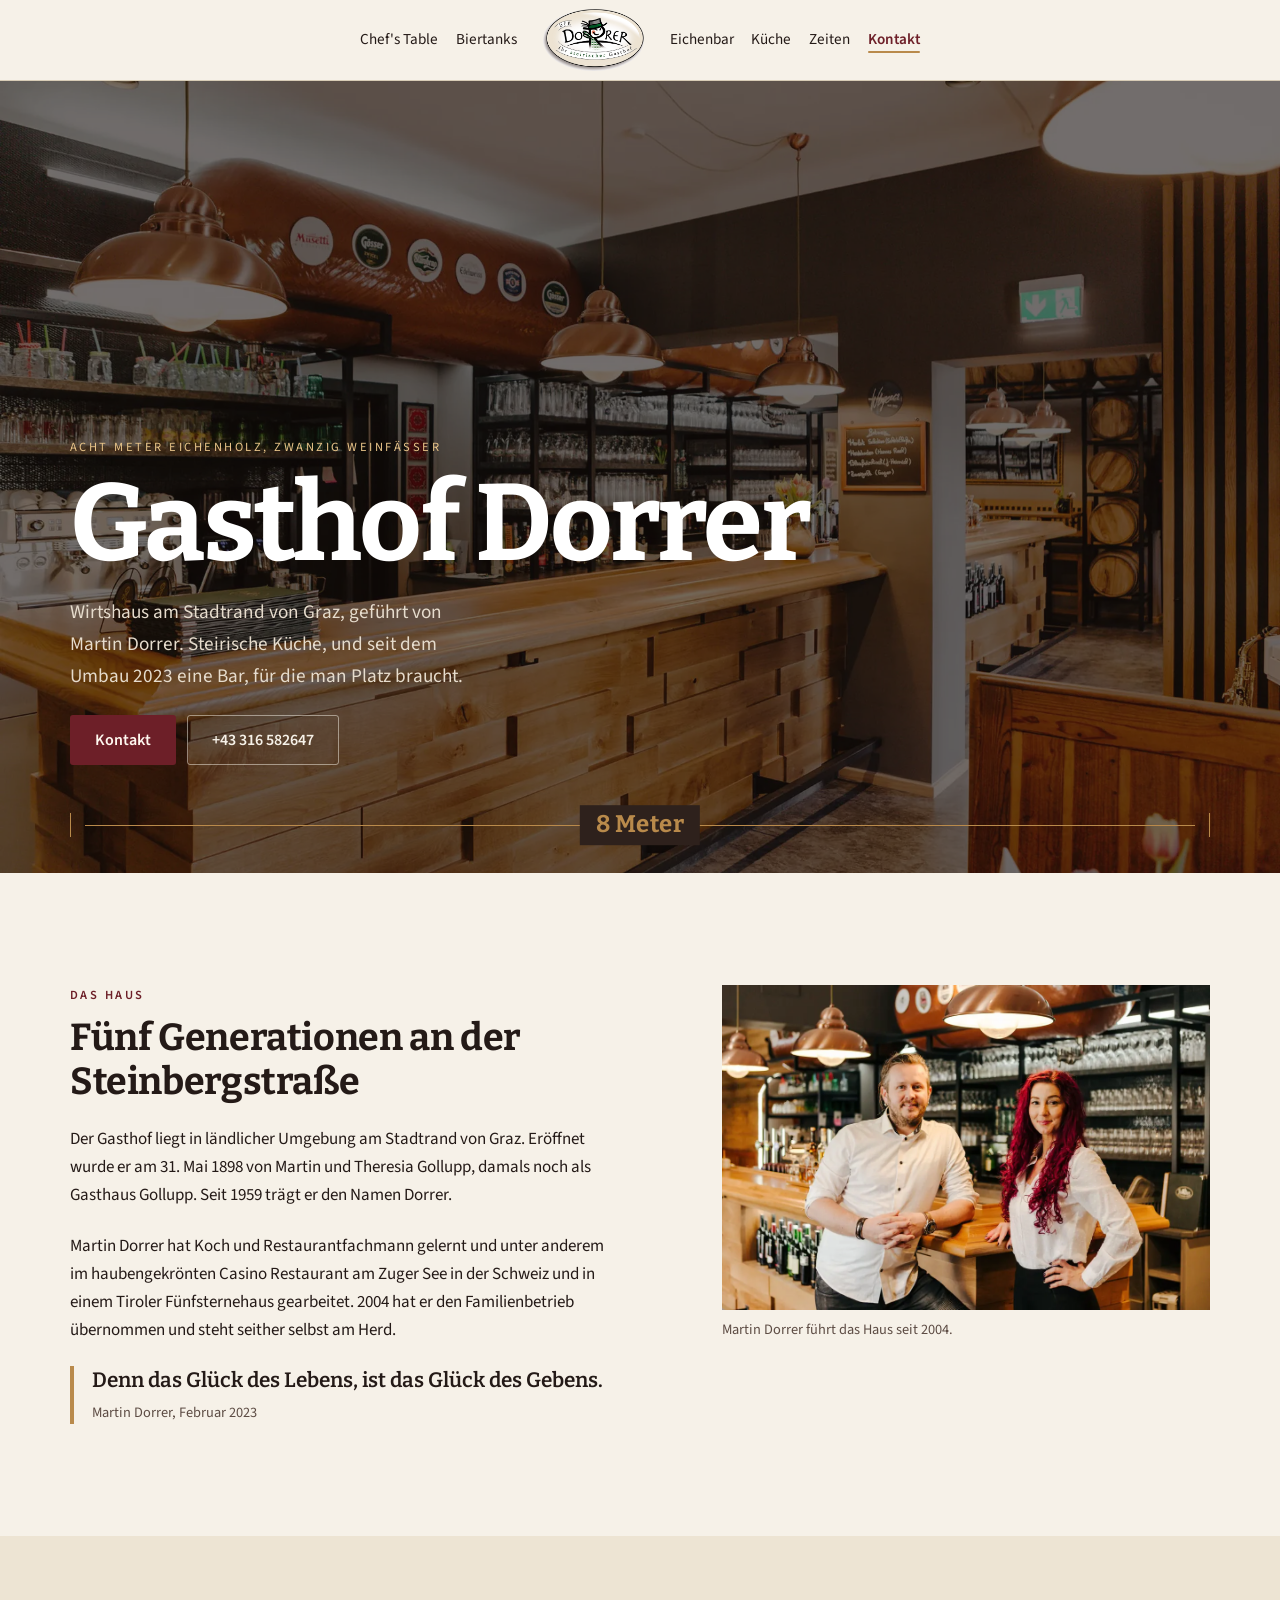
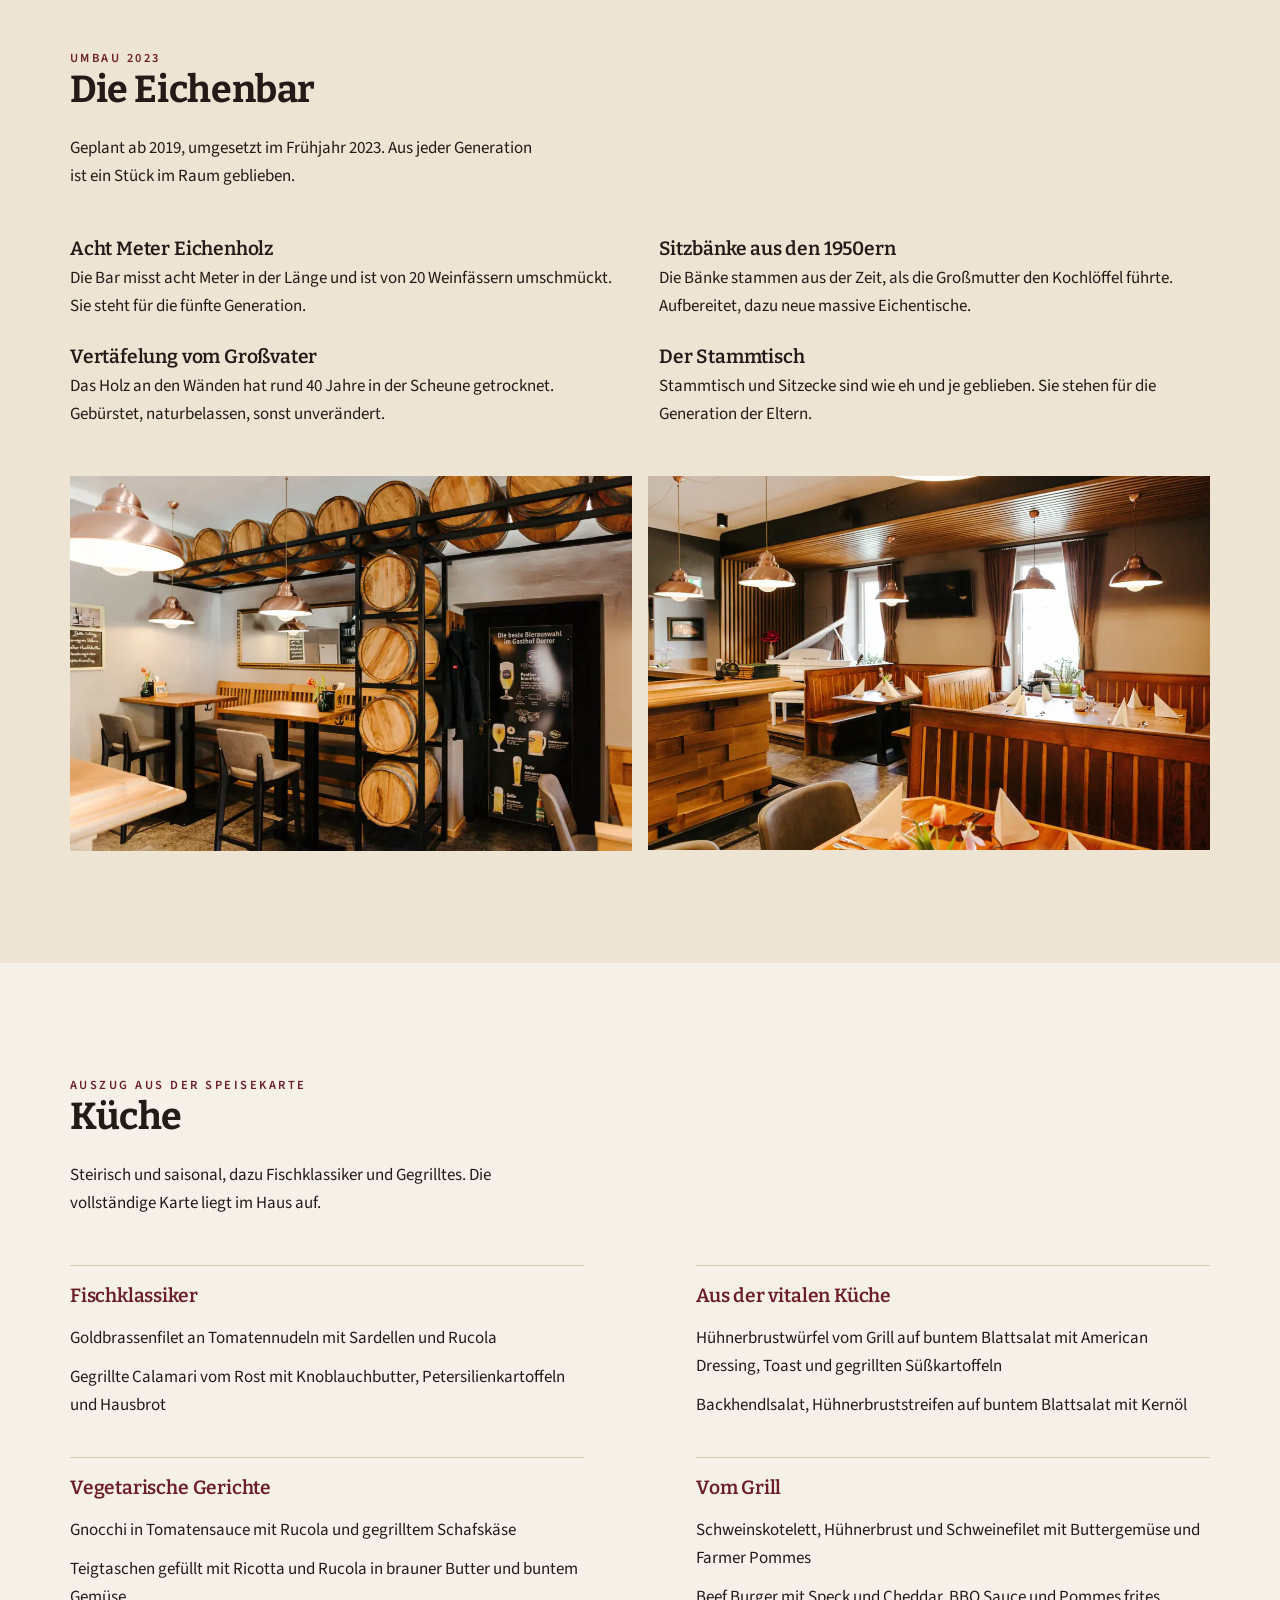
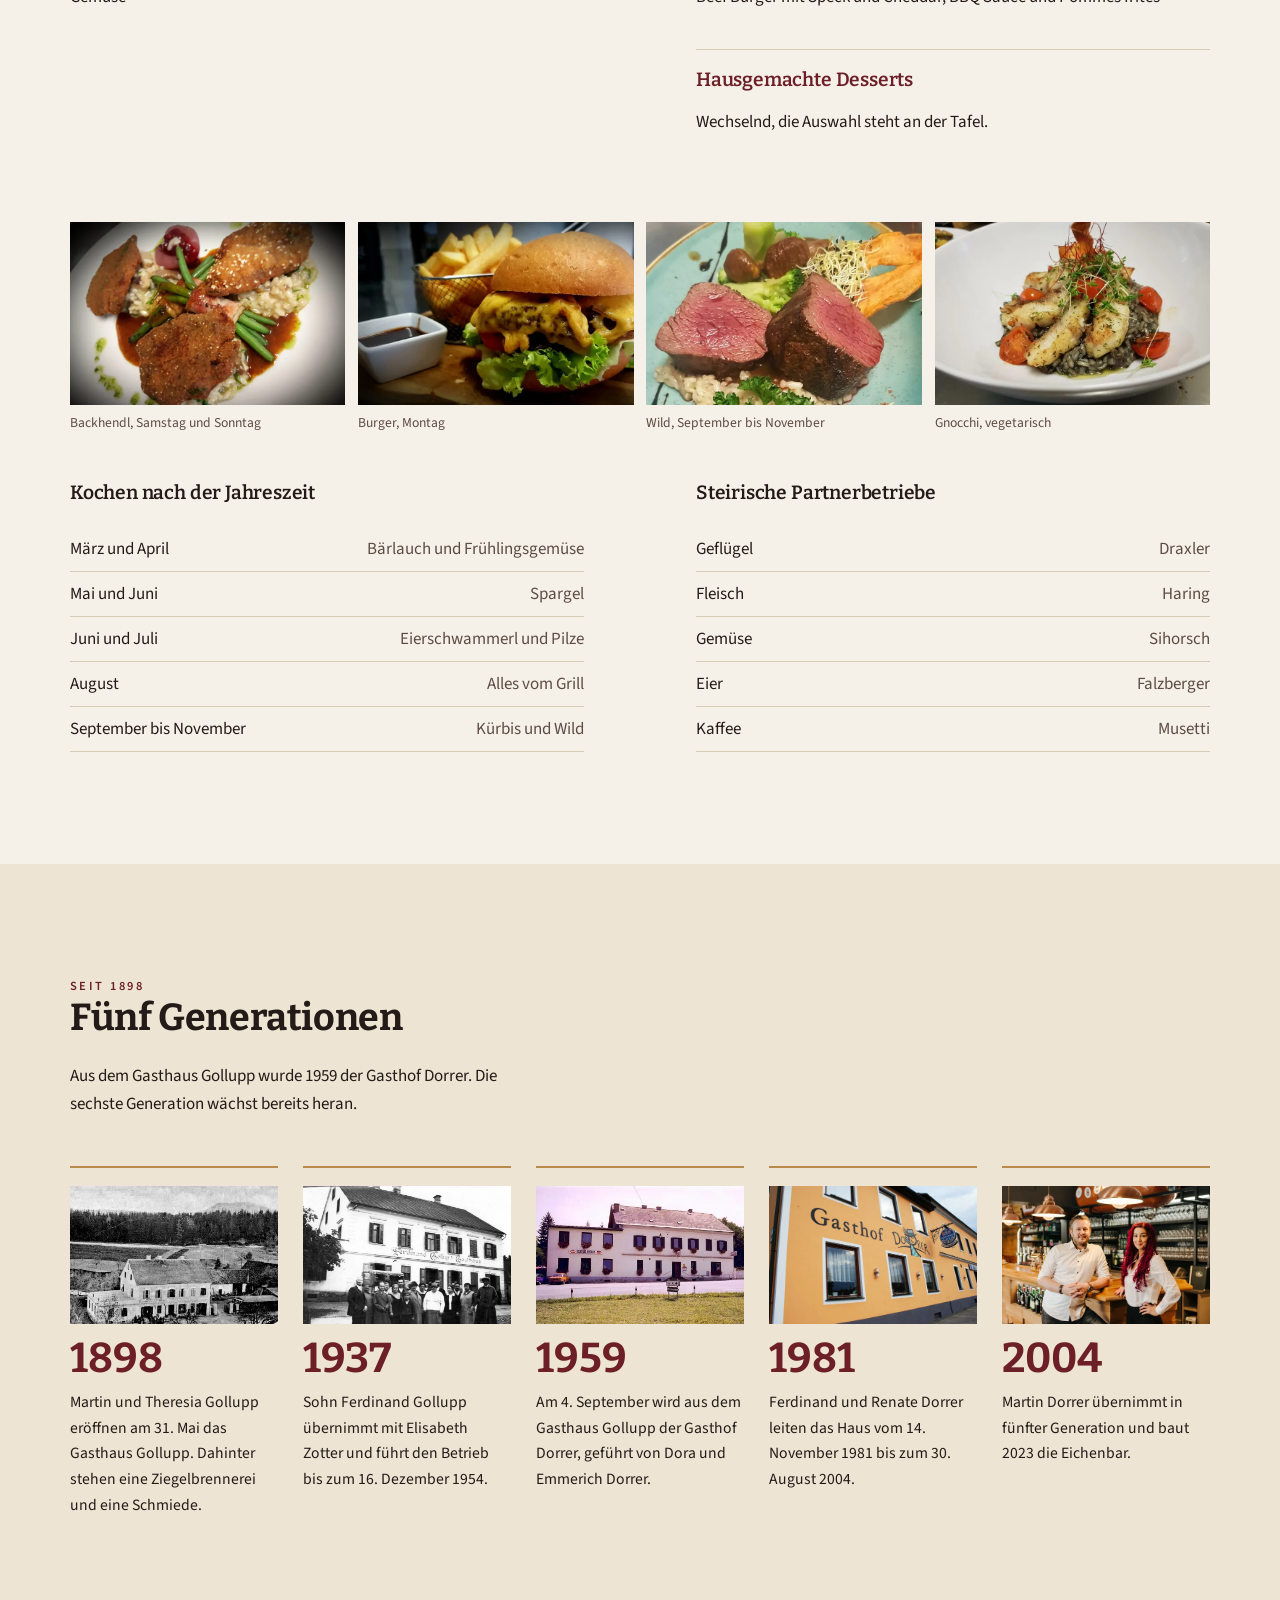
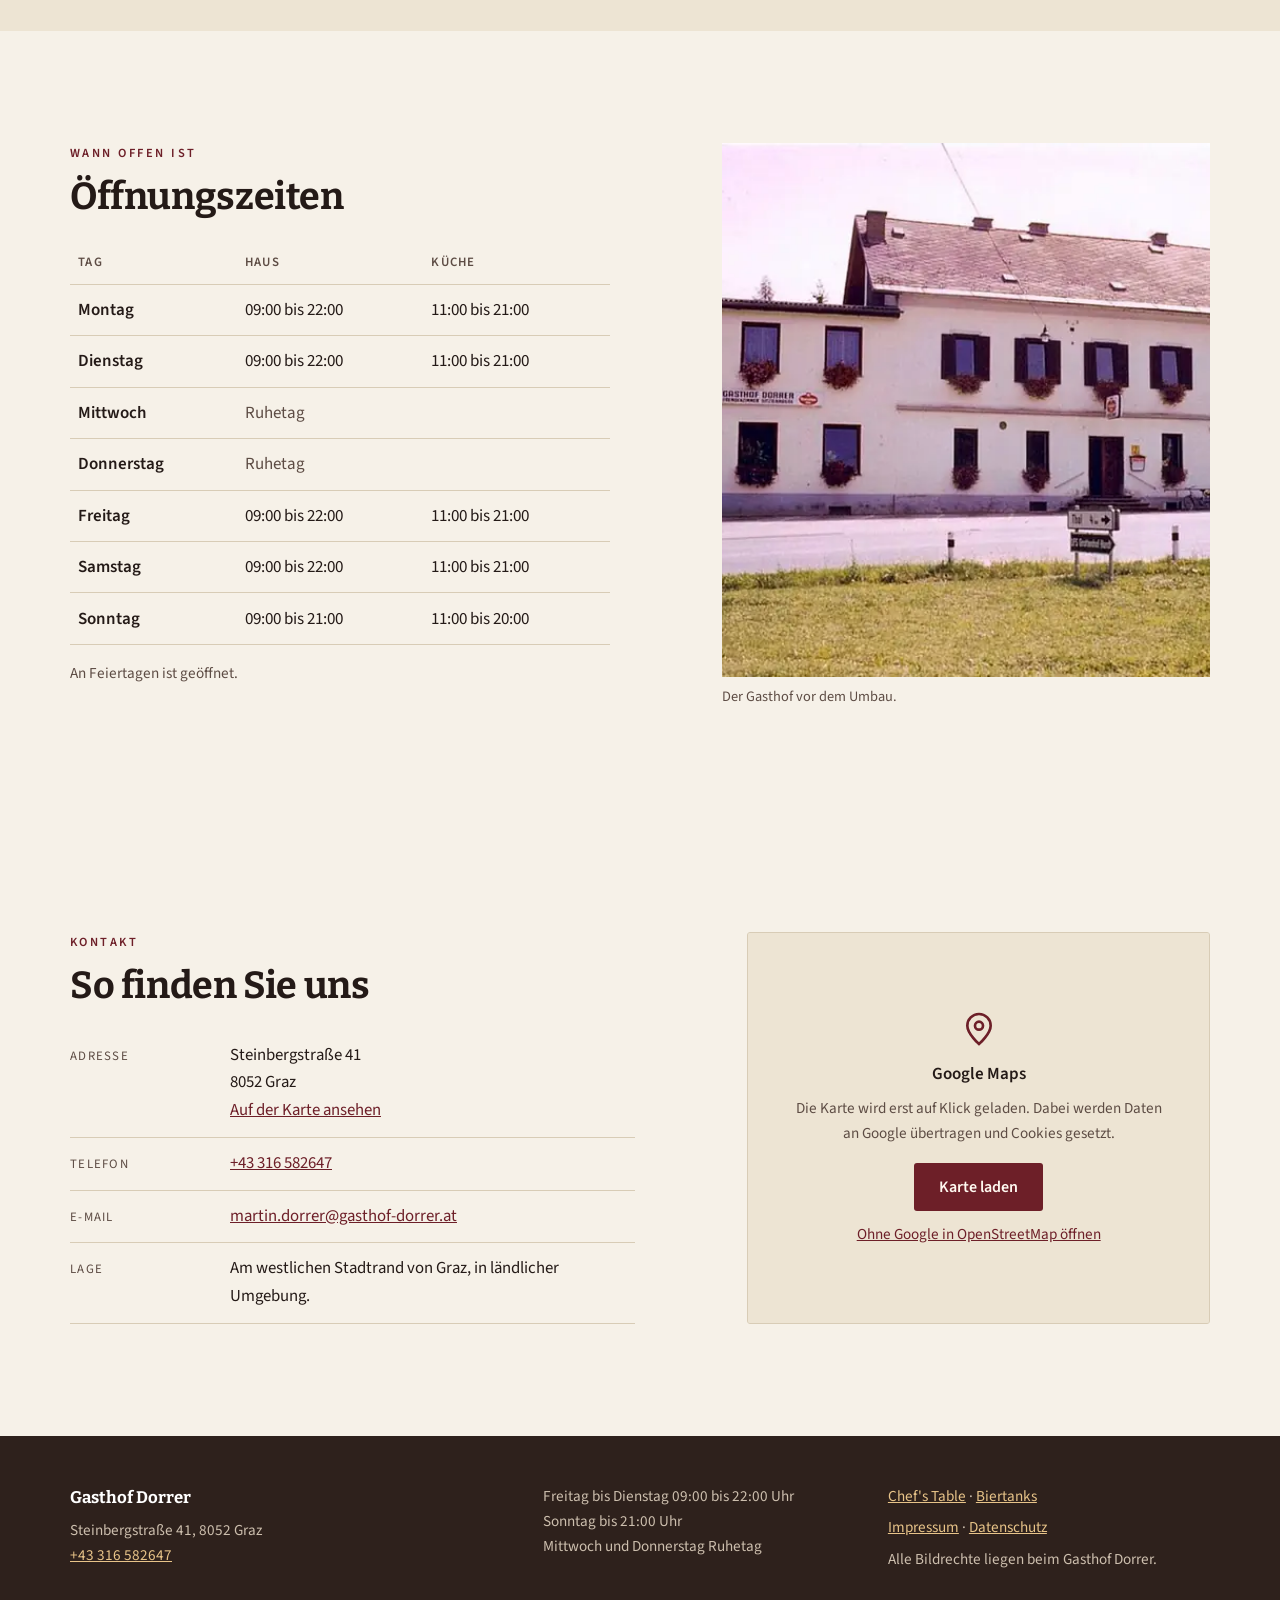
==== index.html @ d930fd46 "Add files via upload" ====
<!DOCTYPE html>
<html lang="de-AT">
<head>
<meta charset="utf-8">
  <!-- Demoseite. Darf nicht in Suchmaschinen landen, sonst konkurriert sie mit der
       echten Seite des Betriebs. Beim Livegang des Kunden diese Zeile entfernen. -->
  <meta name="robots" content="noindex, nofollow, noarchive">
<meta name="viewport" content="width=device-width, initial-scale=1">
<title>Gasthof Dorrer | Steirisches Wirtshaus mit Eichenbar in Graz</title>
<meta name="description" content="Gasthof Dorrer in der Steinbergstraße 41, 8052 Graz. Seit 1898 in Familienhand, steirische Küche, acht Meter lange Eichenbar. Freitag bis Dienstag geöffnet.">
<meta name="theme-color" content="#6d1f28">
<meta property="og:type" content="website">
<meta property="og:locale" content="de_AT">
<meta property="og:title" content="Gasthof Dorrer | Steirisches Wirtshaus mit Eichenbar in Graz">
<meta property="og:description" content="Seit 1898 in Familienhand, fünfte Generation. Steirische Küche, Backhendl am Wochenende, acht Meter lange Eichenbar mit 20 Weinfässern.">
<meta property="og:image" content="assets/img/eichenbar.webp">
<meta property="og:site_name" content="Gasthof Dorrer">
<link rel="icon" href="data:image/svg+xml,%3Csvg xmlns='http://www.w3.org/2000/svg' viewBox='0 0 32 32'%3E%3Crect width='32' height='32' rx='4' fill='%236d1f28'/%3E%3Ctext x='16' y='23' font-family='Georgia,serif' font-size='19' font-weight='700' fill='%23f6f1e8' text-anchor='middle'%3ED%3C/text%3E%3C/svg%3E">
<style>
/* Schriften liegen lokal in assets/fonts, kein Aufruf an einen fremden Server. */
@font-face{font-family:'Bitter';font-style:normal;font-weight:600;font-display:swap;src:url('assets/fonts/bitter-600.woff2') format('woff2')}
@font-face{font-family:'Bitter';font-style:normal;font-weight:700;font-display:swap;src:url('assets/fonts/bitter-700.woff2') format('woff2')}
@font-face{font-family:'Source Sans 3';font-style:normal;font-weight:400;font-display:swap;src:url('assets/fonts/source-sans-3-400.woff2') format('woff2')}
@font-face{font-family:'Source Sans 3';font-style:normal;font-weight:600;font-display:swap;src:url('assets/fonts/source-sans-3-600.woff2') format('woff2')}

/* Alle Farben, Abstände und Schriften an einer Stelle. */
:root{
  --farbe-primaer:#6d1f28;
  --farbe-akzent:#b98a4b;
  --farbe-text:#241a17;
  --farbe-flaeche:#f6f1e8;
  --farbe-flaeche-2:#ede4d3;
  --farbe-dunkel:#2e211c;
  --farbe-linie:#d8ccb6;
  --farbe-gedaempft:#5d4c44;
  --abstand-s:.6rem;
  --abstand-m:1.4rem;
  --abstand-l:3rem;
  --abstand-xl:5.5rem;
  --schrift-titel:'Bitter',Georgia,'Times New Roman',serif;
  --schrift-text:'Source Sans 3',-apple-system,BlinkMacSystemFont,'Segoe UI',Helvetica,Arial,sans-serif;
  /* Der eine typografische Höhepunkt der Seite. */
  --schrift-riesig:clamp(2.9rem,8.5vw,8rem);
  --breite:1180px;
}

*,*::before,*::after{box-sizing:border-box}
html{-webkit-text-size-adjust:100%;scroll-behavior:smooth}
@media (prefers-reduced-motion:reduce){html{scroll-behavior:auto}}
section[id]{scroll-margin-top:5.5rem}
body{
  margin:0;
  background:var(--farbe-flaeche);
  color:var(--farbe-text);
  font-family:var(--schrift-text);
  font-size:1.0625rem;
  line-height:1.65;
  /* clip statt hidden, sonst wird body zum Scrollcontainer und position:sticky bricht */
  overflow-x:clip;
}
img{max-width:100%;height:auto;display:block}
h1,h2,h3{font-family:var(--schrift-titel);font-weight:700;line-height:1.15;margin:0 0 var(--abstand-m);letter-spacing:-.01em}
h1{font-size:var(--schrift-riesig);line-height:.95;letter-spacing:-.025em}
h2{font-size:clamp(1.6rem,4vw,2.35rem)}
h3{font-size:1.2rem;font-weight:600}
p{margin:0 0 var(--abstand-m)}
a{color:var(--farbe-primaer)}
:focus-visible{outline:3px solid var(--farbe-primaer);outline-offset:3px;border-radius:2px}
.rand{width:100%;max-width:var(--breite);margin:0 auto;padding:0 1.25rem}
.augenmass{max-width:62ch}
.klein{font-size:.95rem;color:var(--farbe-gedaempft)}
.nurlesbar{position:absolute;width:1px;height:1px;overflow:hidden;clip:rect(0 0 0 0);white-space:nowrap}

/* Kopf: Logo mittig, Links links und rechts; bleibt beim Scrollen gleich */
.kopf{border-bottom:1px solid var(--farbe-linie);background:var(--farbe-flaeche)}
.kopf-innen{display:flex;flex-wrap:wrap;align-items:center;justify-content:center;gap:.3rem 1rem;padding-top:.55rem;padding-bottom:.55rem}
.wortmarke{order:0;flex:0 0 100%;display:flex;justify-content:center;line-height:0;text-decoration:none}
.wortmarke img{height:50px;width:auto;display:block}
.hauptnav{display:flex}
.nav-a{order:1}
.nav-b{order:2}
.hauptnav ul{list-style:none;display:flex;flex-wrap:wrap;justify-content:center;align-items:center;gap:.2rem 1.1rem;margin:0;padding:0}
.hauptnav a{position:relative;display:inline-flex;align-items:center;min-height:44px;font-size:.95rem;text-decoration:none;color:var(--farbe-text);white-space:nowrap;transition:color .15s ease}
.hauptnav a::after{content:'';position:absolute;left:0;right:0;top:50%;margin-top:.72em;height:2px;background:var(--farbe-akzent);border-radius:2px;transform:scaleX(0);transform-origin:left;transition:transform .22s ease}
.hauptnav a:hover,.hauptnav a:focus-visible{color:var(--farbe-primaer)}
.hauptnav a:hover::after,.hauptnav a:focus-visible::after,.hauptnav a.aktiv::after{transform:scaleX(1)}
.hauptnav a.aktiv{color:var(--farbe-primaer);font-weight:600}
.kopf .tel-knopf{display:none}

@media (min-width:860px){
  .kopf{position:sticky;top:0;z-index:50}
  .kopf-innen{flex-wrap:nowrap;justify-content:center;gap:1.6rem;padding-top:.55rem;padding-bottom:.55rem}
  .nav-a{order:0;flex:0 0 auto;justify-content:flex-end}
  .nav-a ul{flex-wrap:nowrap}
  .wortmarke{order:0;flex:0 0 auto}
  .wortmarke img{height:62px}
  .nav-b{order:0;flex:0 0 auto;justify-content:flex-start}
  .nav-b ul{flex-wrap:nowrap}
}

/* Knöpfe */
.knopf{
  display:inline-flex;align-items:center;justify-content:center;
  min-height:48px;padding:.7rem 1.5rem;border-radius:3px;border:1px solid transparent;
  font-family:var(--schrift-text);font-size:1rem;font-weight:600;
  text-decoration:none;cursor:pointer;
}
.knopf-voll{background:var(--farbe-primaer);color:#fff8f0}
.knopf-voll:hover{background:#571820}
.knopf-linie{background:transparent;color:var(--farbe-primaer);border-color:var(--farbe-linie)}
.knopf-linie:hover{border-color:var(--farbe-primaer)}

/* Hero */
.hero{border-bottom:1px solid var(--farbe-linie)}
.hero-raster{display:grid;gap:0}
.hero-text{padding:var(--abstand-l) 1.25rem}
.hero-text .augenmass{max-width:34ch}
.hero-vor{
  font-size:.78rem;letter-spacing:.2em;text-transform:uppercase;
  color:var(--farbe-gedaempft);margin:0 0 .9rem;
}
.hero p.leit{font-size:1.15rem;max-width:36ch}
.hero-bild img{width:100%;height:100%;object-fit:cover;min-height:280px}

.hero-knoepfe{display:flex;flex-wrap:wrap;gap:.7rem}

/* Sektionen */
section{padding:var(--abstand-xl) 0}
.sektion-kopf{margin-bottom:var(--abstand-l)}
.sektion-kopf p{max-width:58ch;margin-bottom:0}
.marke{
  font-size:.78rem;letter-spacing:.2em;text-transform:uppercase;
  color:var(--farbe-primaer);margin:0 0 .7rem;font-weight:600;
}
.dunkel{background:var(--farbe-dunkel);color:#f0e7d9}
.dunkel h2,.dunkel h3{color:#fff}
.dunkel .marke{color:var(--farbe-akzent)}
.dunkel a{color:var(--farbe-akzent)}
.dunkel :focus-visible{outline-color:var(--farbe-akzent)}
.gedeckt{background:var(--farbe-flaeche-2)}

/* Vorstellung */
.zweispalt{display:grid;gap:var(--abstand-l);align-items:start}
figure{margin:0}
figcaption{font-size:.9rem;color:var(--farbe-gedaempft);padding-top:.5rem}
.zitat{
  font-family:var(--schrift-titel);font-weight:600;font-size:1.3rem;line-height:1.4;
  border-left:4px solid var(--farbe-akzent);padding-left:1.1rem;margin:var(--abstand-m) 0 0;
}
.zitat cite{display:block;font-family:var(--schrift-text);font-weight:400;font-size:.9rem;font-style:normal;color:var(--farbe-gedaempft);margin-top:.5rem}

/* Eichenbar */
.merkmale{list-style:none;margin:var(--abstand-m) 0 0;padding:0;display:grid;gap:1.4rem}
.merkmale h3{margin-bottom:.25rem}
.merkmale p{margin:0}
.bilderpaar{display:grid;gap:1rem;margin-top:var(--abstand-l)}

/* Küche */
.karte-gruppe{border-top:1px solid var(--farbe-linie);padding-top:1.2rem;margin-bottom:2rem}
.karte-gruppe h3{color:var(--farbe-primaer);margin-bottom:.7rem}
.karte-gruppe ul{list-style:none;margin:0;padding:0}
.karte-gruppe li{padding:.35rem 0}
.speisen-raster{display:grid;gap:2rem}
.teller{display:grid;gap:.8rem;grid-template-columns:repeat(2,1fr);margin-top:var(--abstand-l)}
.teller figcaption{padding-top:.4rem;font-size:.85rem}
.listen-paar{display:grid;gap:var(--abstand-l);margin-top:var(--abstand-l)}
.sachliste{list-style:none;margin:0;padding:0}
.sachliste li{display:flex;justify-content:space-between;gap:1rem;padding:.5rem 0;border-bottom:1px solid var(--farbe-linie)}
.sachliste li span:last-child{text-align:right;color:var(--farbe-gedaempft)}

  content:'';position:absolute;left:-7px;top:.55rem;
  width:12px;height:12px;border-radius:50%;background:var(--farbe-akzent);
}
.zeitleiste li:last-child{padding-bottom:0}
.jahr{font-family:var(--schrift-titel);font-weight:700;font-size:1.5rem;color:var(--farbe-primaer);display:block;line-height:1.1;margin-bottom:.35rem}
.zeitleiste p{margin:0}

/* Öffnungszeiten */
.zeittabelle{width:100%;border-collapse:collapse;text-align:left}
.zeittabelle caption{text-align:left;padding-bottom:.8rem;color:var(--farbe-gedaempft);font-size:.95rem}
.zeittabelle th,.zeittabelle td{padding:.7rem .5rem;border-bottom:1px solid var(--farbe-linie);vertical-align:top}
.zeittabelle thead th{font-size:.8rem;letter-spacing:.1em;text-transform:uppercase;color:var(--farbe-gedaempft);font-weight:600}
.zeittabelle th[scope=row]{font-weight:600;white-space:nowrap}
.ruhe{color:var(--farbe-gedaempft)}

/* Formular */
.formular{display:grid;gap:1.1rem}
.feld{display:flex;flex-direction:column}
.feld label{font-weight:600;font-size:.95rem;margin-bottom:.3rem}
.feld input,.feld select,.feld textarea{
  font-family:var(--schrift-text);font-size:1rem;color:var(--farbe-text);
  background:#fff;border:1px solid var(--farbe-linie);border-radius:3px;
  padding:.65rem .7rem;min-height:48px;width:100%;
}
.feld textarea{min-height:96px;resize:vertical}
.feld input:focus-visible,.feld select:focus-visible,.feld textarea:focus-visible{border-color:var(--farbe-primaer)}
.fehler{color:#8c1f14;font-size:.9rem;min-height:0;margin-top:.3rem}
.feld.ungueltig input,.feld.ungueltig select{border-color:#8c1f14}
.formular-fuss{margin-top:.4rem}
.bestaetigung{
  border:1px solid var(--farbe-akzent);background:#fff;
  padding:1rem 1.1rem;border-radius:3px;margin-top:1.2rem;
}
.bestaetigung[hidden]{display:none}

/* Reservierungs-Widget */
.res-karte{background:var(--farbe-dunkel);color:#f0e7d9;border-radius:14px;overflow:hidden;display:grid;gap:0}
.res-info{padding:clamp(1.6rem,3vw,2.6rem)}
.res-info h2{color:#fff;margin-bottom:.6rem}
.res-info h2 em{color:var(--farbe-akzent);font-style:italic}
.res-info .marke{color:var(--farbe-akzent)}
.res-info>p{color:rgba(240,231,217,.82);max-width:36ch}
.res-schritte{list-style:none;margin:1.5rem 0 0;padding:0;display:grid;gap:1rem}
.res-schritte li{display:flex;align-items:center;gap:.9rem;color:#f0e7d9;font-size:1.02rem}
.res-schritte li span{flex:none;width:2rem;height:2rem;border-radius:50%;border:1px solid rgba(255,255,255,.32);display:flex;align-items:center;justify-content:center;font-weight:600;font-size:.9rem;color:var(--farbe-akzent)}
.res-tel{margin:1.6rem 0 0;color:rgba(240,231,217,.8)}
.res-tel a{color:#fff;font-weight:600;text-decoration:none}
.res-tel a:hover{text-decoration:underline}
.res-form{background:var(--farbe-flaeche);color:var(--farbe-text);padding:clamp(1.5rem,3vw,2.3rem)}
.res-grid{display:grid;gap:1rem}
.res-form .feld{display:flex;flex-direction:column;min-width:0}
.res-form label{font-weight:600;font-size:.92rem;margin-bottom:.3rem}
.res-form input,.res-form select,.res-form textarea{font-family:var(--schrift-text);font-size:1rem;color:var(--farbe-text);background:#fff;border:1px solid var(--farbe-linie);border-radius:8px;padding:.6rem .7rem;min-height:46px;width:100%}
.res-form textarea{min-height:80px;resize:vertical}
.res-form input:focus-visible,.res-form select:focus-visible,.res-form textarea:focus-visible{border-color:var(--farbe-primaer);outline:none}
.res-form .feld.ungueltig input,.res-form .feld.ungueltig select{border-color:#c0392b;box-shadow:0 0 0 1px #c0392b}
.res-form .fehler{color:#8c1f14;font-size:.88rem;margin:.25rem 0 0}
.res-zustimmung{display:flex;gap:.6rem;align-items:flex-start;margin:1.1rem 0 0;font-size:.9rem;color:var(--farbe-gedaempft);cursor:pointer}
.res-zustimmung input{margin-top:.15rem;flex:none;width:1.1rem;height:1.1rem;accent-color:var(--farbe-primaer)}
.res-zustimmung.ungueltig{color:#8c1f14}
.res-absenden{width:100%;margin-top:1.1rem;border-radius:8px}
@media (min-width:520px){.res-grid{grid-template-columns:1fr 1fr;gap:1rem 1.2rem}.res-grid .feld-breit{grid-column:1 / -1}}
@media (min-width:860px){.res-karte{grid-template-columns:.92fr 1.08fr}}

/* Kontakt */
address{font-style:normal}
.kontakt-raster{display:grid;gap:var(--abstand-l)}
.kontakt-raster a{color:var(--farbe-primaer)}
.karte{position:relative;border:1px solid var(--farbe-linie);border-radius:3px;overflow:hidden;min-height:22rem;background:var(--farbe-flaeche-2)}
.karte iframe{width:100%;height:100%;min-height:22rem;border:0;display:block}
.karte-cover{position:absolute;inset:0;display:flex;align-items:center;justify-content:center;text-align:center;padding:1.5rem;background:var(--farbe-flaeche-2)}
.karte-cover-inner{max-width:24rem}
.karte-cover svg{width:40px;height:40px;color:var(--farbe-primaer);margin:0 auto .7rem;display:block}
.karte-cover p{margin:0 0 .5rem}
.karte-cover .knopf{margin:.5rem 0}
.datenzeile{display:grid;gap:.15rem;padding:.75rem 0;border-bottom:1px solid var(--farbe-linie)}
.datenzeile dt{font-size:.8rem;letter-spacing:.1em;text-transform:uppercase;color:var(--farbe-gedaempft)}
.datenzeile dd{margin:0;font-size:1.05rem}

/* Fuß */
.fuss{background:var(--farbe-dunkel);color:#cdbfae;padding:var(--abstand-l) 0;font-size:.95rem}
.fuss a{color:#e8c489}
.fuss-raster{display:grid;gap:var(--abstand-m)}
.fuss strong{color:#fff;font-family:var(--schrift-titel);font-size:1.05rem}

/* Mobile Aktionsleiste */
.mobilleiste{
  position:fixed;left:0;right:0;bottom:0;z-index:70;
  display:grid;grid-template-columns:1fr 1fr;
  background:var(--farbe-flaeche);border-top:1px solid var(--farbe-linie);
}
.mobilleiste a{
  display:flex;align-items:center;justify-content:center;
  min-height:56px;font-weight:600;font-size:1rem;text-decoration:none;
}
.mobilleiste a:first-child{color:var(--farbe-primaer)}
.mobilleiste a:last-child{background:var(--farbe-primaer);color:#fff8f0}
body{padding-bottom:56px}

@media (min-width:640px){
  .teller{grid-template-columns:repeat(4,1fr)}
  .bilderpaar{grid-template-columns:1fr 1fr}
  .merkmale{grid-template-columns:1fr 1fr;gap:1.6rem 2.4rem}
  .datenzeile{grid-template-columns:9rem 1fr;gap:1rem;align-items:baseline}
  .datenzeile dt{padding-top:.2rem}
}
@media (min-width:900px){
  body{padding-bottom:0}
  .mobilleiste{display:none}
  .kopf{position:sticky;top:0;z-index:50}
  .hero-text{padding-top:var(--abstand-xl)}
  .zweispalt{grid-template-columns:1.05fr .95fr;gap:var(--abstand-xl)}
  .speisen-raster{grid-template-columns:1fr 1fr;gap:0 var(--abstand-xl)}
  .listen-paar{grid-template-columns:1fr 1fr;gap:var(--abstand-xl)}
  .kontakt-raster{grid-template-columns:1.1fr .9fr;gap:var(--abstand-xl)}
  .formular{grid-template-columns:1fr 1fr;gap:1.1rem 1.4rem}
  .feld-breit{grid-column:1 / -1}
  .res-raster{grid-template-columns:1.45fr .55fr}
  /* Bilder, die neben einer langen Textspalte stehen, füllen deren Höhe aus. */
  .fuellbild{height:100%;display:flex;flex-direction:column}
  .fuellbild img{height:100%;object-fit:cover;min-height:22rem}
  .fuss-raster{grid-template-columns:1.4fr 1fr 1fr}
}
@media (min-width:1200px){
  :root{--abstand-xl:7rem}
}

/* Signature eins: die Bar randlos, mit der Maßangabe als Bemaßungslinie */
.hero{position:relative;background:var(--farbe-dunkel);color:#f6f1e8;padding:0;
      min-height:88vh;display:flex;align-items:flex-end;border-bottom:0}
.hero-bild{position:absolute;inset:0;margin:0}
.hero-bild img{width:100%;height:100%;object-fit:cover;min-height:0}
.hero-bild::after{content:'';position:absolute;inset:0;background:rgba(20,12,10,.6)}
.hero-text{position:relative;z-index:1;width:100%;padding:var(--abstand-l) 0 0;display:block}
.hero-text .augenmass,.hero p.leit{max-width:40ch}
.hero .hero-vor{color:#e8c489}
.hero h1{color:#fff}
.hero p.leit{color:#e6dccd;font-size:1.2rem}
.knopf-hell{background:transparent;color:#f6f1e8;border-color:rgba(246,241,232,.5)}
.knopf-hell:hover{border-color:#f6f1e8}
.bemassung{
  position:relative;z-index:1;margin:var(--abstand-l) 0 0;padding:0 0 2.2rem;
  display:grid;grid-template-columns:auto 1fr auto;align-items:center;gap:.9rem;
  color:#e6dccd;
}
.bemassung::before,.bemassung::after{content:'';width:1px;height:1.5rem;background:var(--farbe-akzent)}
.bemassung .linie{height:1px;background:var(--farbe-akzent);position:relative}
.bemassung .mass{
  position:absolute;left:50%;top:50%;transform:translate(-50%,-50%);
  background:var(--farbe-dunkel);padding:0 1rem;white-space:nowrap;
  font-family:var(--schrift-titel);font-weight:700;font-size:clamp(1rem,2.2vw,1.5rem);
  color:var(--farbe-akzent);letter-spacing:.02em;
}

/* Signature zwei: fünf Generationen als waagrechte Zeitleiste */
.generationen{list-style:none;margin:0;padding:0;display:grid;gap:var(--abstand-l)}
.generationen li{border-top:2px solid var(--farbe-akzent);padding-top:1.1rem}
.generationen .jahr{display:block;font-family:var(--schrift-titel);font-weight:700;font-size:clamp(1.8rem,3.4vw,2.6rem);color:var(--farbe-primaer);line-height:1;margin-bottom:.6rem}
.generationen img{width:100%;aspect-ratio:3 / 2;object-fit:cover;margin-bottom:.9rem}
.generationen p{margin:0;font-size:.98rem}
@media (min-width:640px){.generationen{grid-template-columns:repeat(5,1fr);gap:1.6rem}}

/* ------------------------------------------------------------------
   Ausbau: Verkaufswerkzeug und Wow-Hebel
   ------------------------------------------------------------------ */
/* Randloses Band über die volle Fensterbreite */
.band{position:relative;overflow:hidden;background:#111;padding:0}
.band img{width:100%;height:74vh;min-height:20rem;object-fit:cover}
.band::after{content:'';position:absolute;inset:0;background:rgba(12,12,12,.55)}
.band-inhalt{position:absolute;inset:0;z-index:1;display:flex;align-items:flex-end}
.band-inhalt .rand{padding-bottom:3rem}
.band-inhalt p{color:#fff;font-family:var(--schrift-titel);font-size:clamp(1.4rem,3.4vw,2.6rem);line-height:1.25;max-width:20ch;margin:0}
.band-inhalt .marke{color:#fff}

/* Sammelkorrektur, zentral angehaengt. */

/* Handy-Feinschliff, zentral angehaengt. */
h1,h2,h3{overflow-wrap:break-word}
@media (max-width:639px){
  a[href^="tel:"]{display:inline-flex;align-items:center;min-height:44px}
  a[href^="mailto:"]{display:inline-flex;align-items:center;min-height:44px}
  .wortmarke span{font-size:.72rem}
  table td:last-child{white-space:normal}
}

/* Handy-Feinschliff, zweiter Durchgang. */
@media (max-width:639px){
  .preise td:last-child,.preise th:last-child{white-space:normal}
  a[href*="maps"],a[href*="openstreetmap"],a[href*="google.com/maps"]{display:inline-flex;align-items:center;min-height:44px}
}
.hero-foto>.rand,.hero>.rand{min-width:0;max-width:100%}
.hero-foto{min-width:0}

/* Sehr kleine Geraete unter 360 Pixel: Ueberschrift verkleinern, sonst laeuft
   ein langer Betriebsname ueber den Rand. */
@media (max-width:359px){
  h1{font-size:clamp(1.75rem,8.6vw,2.2rem)}
}

/* Handy-Feinschliff, dritter Durchgang: Tippziele und Mindestschriftgroesse. */
@media (max-width:639px){
  .bereiche a,.wege a,.kachel a{display:inline-flex;align-items:center;min-height:44px}
  .marke,.hero-vor,.ort,.vorzeile,.kicker,.klein{font-size:.75rem}
}

/* Handy-Feinschliff, vierter Durchgang.
   Die Navigation scrollt am Handy waagrecht. Zentriert wuerde sie links
   abgeschnitten und der erste Punkt waere nicht erreichbar. */
</style>
</head>
<body>

<header class="kopf">
  <div class="rand kopf-innen">
    <nav class="hauptnav nav-a" aria-label="Unterseiten">
      <ul>
        <li><a href="chef-table.html">Chef's Table</a></li>
        <li><a href="biertanks.html">Biertanks</a></li>
      </ul>
    </nav>
    <a class="wortmarke" href="#oben" aria-label="Gasthof Dorrer, zur Startseite"><img src="assets/img/logo-dorrer.png" alt="Gasthof Dorrer" width="770" height="470"></a>
    <nav class="hauptnav nav-b" aria-label="Bereiche">
      <ul>
        <li><a href="#eichenbar">Eichenbar</a></li>
        <li><a href="#kueche">Küche</a></li>
        <li><a href="#zeiten">Zeiten</a></li>
        <li><a href="#kontakt">Kontakt</a></li>
      </ul>
    </nav>
    <a class="tel-knopf" href="tel:+43316582647"><svg viewBox="0 0 24 24" width="16" height="16" aria-hidden="true"><path d="M6.6 3.5c.5 0 .9.3 1 .8l.8 3a1 1 0 0 1-.28 1L6.5 9.6a12 12 0 0 0 4.9 4.9l1.3-1.6a1 1 0 0 1 1-.28l3 .8c.5.1.8.5.8 1v2.2a2.4 2.4 0 0 1-2.6 2.4A15.6 15.6 0 0 1 4.2 6.1 2.4 2.4 0 0 1 6.6 3.5z" fill="currentColor"/></svg><span>+43 316 582647</span></a>
  </div>
</header>

<main id="oben">

  <section class="hero" aria-labelledby="titel">
    <figure class="hero-bild">
      <img src="assets/img/eichenbar.webp" width="1900" height="1266" loading="eager" fetchpriority="high"
           alt="Die acht Meter lange Bar aus Eichenholz mit Flaschenregal und Kupferlampen darüber">
    </figure>
    <div class="hero-text">
      <div class="rand">
        <p class="hero-vor">Acht Meter Eichenholz, zwanzig Weinfässer</p>
        <h1 id="titel">Gasthof Dorrer</h1>
        <p class="leit">Wirtshaus am Stadtrand von Graz, geführt von Martin Dorrer. Steirische Küche, und seit dem Umbau 2023 eine Bar, für die man Platz braucht.</p>
        <div class="hero-knoepfe">
          <a class="knopf knopf-voll" href="#kontakt">Kontakt</a>
          <a class="knopf knopf-hell" href="tel:+43316582647">+43 316 582647</a>
        </div>
        <p class="bemassung" aria-hidden="true">
          <span class="linie"><span class="mass">8 Meter</span></span>
        </p>
        <p class="nurlesbar">Die Bar misst acht Meter in der Länge.</p>
      </div>
    </div>
  </section>

  <section id="haus" aria-labelledby="hausTitel">
    <div class="rand zweispalt">
      <div>
        <p class="marke">Das Haus</p>
        <h2 id="hausTitel">Fünf Generationen an der Steinbergstraße</h2>
        <p>Der Gasthof liegt in ländlicher Umgebung am Stadtrand von Graz. Eröffnet wurde er am 31. Mai 1898 von Martin und Theresia Gollupp, damals noch als Gasthaus Gollupp. Seit 1959 trägt er den Namen Dorrer.</p>
        <p>Martin Dorrer hat Koch und Restaurantfachmann gelernt und unter anderem im haubengekrönten Casino Restaurant am Zuger See in der Schweiz und in einem Tiroler Fünfsternehaus gearbeitet. 2004 hat er den Familienbetrieb übernommen und steht seither selbst am Herd.</p>
        <blockquote class="zitat">
          Denn das Glück des Lebens, ist das Glück des Gebens.
          <cite>Martin Dorrer, Februar 2023</cite>
        </blockquote>
      </div>
      <figure>
        <img src="assets/img/martin-dorrer.webp" width="1100" height="733" loading="lazy"
             alt="Martin Dorrer und eine Mitarbeiterin stehen vor dem Flaschenregal der Eichenbar">
        <figcaption>Martin Dorrer führt das Haus seit 2004.</figcaption>
      </figure>
    </div>
  </section>

  <section id="eichenbar" class="gedeckt" aria-labelledby="barTitel">
    <div class="rand">
      <div class="sektion-kopf augenmass">
        <p class="marke">Umbau 2023</p>
        <h2 id="barTitel">Die Eichenbar</h2>
        <p>Geplant ab 2019, umgesetzt im Frühjahr 2023. Aus jeder Generation ist ein Stück im Raum geblieben.</p>
      </div>
      <ul class="merkmale">
        <li>
          <h3>Acht Meter Eichenholz</h3>
          <p>Die Bar misst acht Meter in der Länge und ist von 20 Weinfässern umschmückt. Sie steht für die fünfte Generation.</p>
        </li>
        <li>
          <h3>Sitzbänke aus den 1950ern</h3>
          <p>Die Bänke stammen aus der Zeit, als die Großmutter den Kochlöffel führte. Aufbereitet, dazu neue massive Eichentische.</p>
        </li>
        <li>
          <h3>Vertäfelung vom Großvater</h3>
          <p>Das Holz an den Wänden hat rund 40 Jahre in der Scheune getrocknet. Gebürstet, naturbelassen, sonst unverändert.</p>
        </li>
        <li>
          <h3>Der Stammtisch</h3>
          <p>Stammtisch und Sitzecke sind wie eh und je geblieben. Sie stehen für die Generation der Eltern.</p>
        </li>
      </ul>
      <div class="bilderpaar">
        <figure>
          <img src="assets/img/weinfaesser.webp" width="1024" height="683" loading="lazy"
               alt="Regal aus Weinfässern neben Stehtischen im Gastraum">
        </figure>
        <figure>
          <img src="assets/img/gaststube.webp" width="1100" height="733" loading="lazy"
               alt="Gedeckte Tische in der Gaststube mit Holzvertäfelung und Fenstern zum Garten">
        </figure>
      </div>
    </div>
  </section>

  <section id="kueche" aria-labelledby="kuecheTitel">
    <div class="rand">
      <div class="sektion-kopf augenmass">
        <p class="marke">Auszug aus der Speisekarte</p>
        <h2 id="kuecheTitel">Küche</h2>
        <p>Steirisch und saisonal, dazu Fischklassiker und Gegrilltes. Die vollständige Karte liegt im Haus auf.</p>
      </div>
      <div class="speisen-raster">
        <div>
          <div class="karte-gruppe">
            <h3>Fischklassiker</h3>
            <ul>
              <li>Goldbrassenfilet an Tomatennudeln mit Sardellen und Rucola</li>
              <li>Gegrillte Calamari vom Rost mit Knoblauchbutter, Petersilienkartoffeln und Hausbrot</li>
            </ul>
          </div>
          <div class="karte-gruppe">
            <h3>Vegetarische Gerichte</h3>
            <ul>
              <li>Gnocchi in Tomatensauce mit Rucola und gegrilltem Schafskäse</li>
              <li>Teigtaschen gefüllt mit Ricotta und Rucola in brauner Butter und buntem Gemüse</li>
            </ul>
          </div>
        </div>
        <div>
          <div class="karte-gruppe">
            <h3>Aus der vitalen Küche</h3>
            <ul>
              <li>Hühnerbrustwürfel vom Grill auf buntem Blattsalat mit American Dressing, Toast und gegrillten Süßkartoffeln</li>
              <li>Backhendlsalat, Hühnerbruststreifen auf buntem Blattsalat mit Kernöl</li>
            </ul>
          </div>
          <div class="karte-gruppe">
            <h3>Vom Grill</h3>
            <ul>
              <li>Schweinskotelett, Hühnerbrust und Schweinefilet mit Buttergemüse und Farmer Pommes</li>
              <li>Beef Burger mit Speck und Cheddar, BBQ Sauce und Pommes frites</li>
            </ul>
          </div>
          <div class="karte-gruppe">
            <h3>Hausgemachte Desserts</h3>
            <ul>
              <li>Wechselnd, die Auswahl steht an der Tafel.</li>
            </ul>
          </div>
        </div>
      </div>

      <div class="teller">
        <figure>
          <img src="assets/img/backhendl.webp" width="760" height="507" loading="lazy"
               alt="Panierte Hühnerteile mit grünen Bohnen und Risotto auf weißem Teller">
          <figcaption>Backhendl, Samstag und Sonntag</figcaption>
        </figure>
        <figure>
          <img src="assets/img/burger.webp" width="760" height="507" loading="lazy"
               alt="Burger mit Cheddar und Salat, dazu Pommes frites im Drahtkorb">
          <figcaption>Burger, Montag</figcaption>
        </figure>
        <figure>
          <img src="assets/img/wild.webp" width="760" height="507" loading="lazy"
               alt="Rosa gebratene Fleischmedaillons mit Püree und Süßkartoffelspalten">
          <figcaption>Wild, September bis November</figcaption>
        </figure>
        <figure>
          <img src="assets/img/gnocchi.webp" width="760" height="507" loading="lazy"
               alt="Gnocchi mit Kirschtomaten und Kräutern in tiefem weißem Teller">
          <figcaption>Gnocchi, vegetarisch</figcaption>
        </figure>
      </div>

      <div class="listen-paar">
        <div>
          <h3>Kochen nach der Jahreszeit</h3>
          <ul class="sachliste">
            <li><span>März und April</span><span>Bärlauch und Frühlingsgemüse</span></li>
            <li><span>Mai und Juni</span><span>Spargel</span></li>
            <li><span>Juni und Juli</span><span>Eierschwammerl und Pilze</span></li>
            <li><span>August</span><span>Alles vom Grill</span></li>
            <li><span>September bis November</span><span>Kürbis und Wild</span></li>
          </ul>
        </div>
        <div>
          <h3>Steirische Partnerbetriebe</h3>
          <ul class="sachliste">
            <li><span>Geflügel</span><span>Draxler</span></li>
            <li><span>Fleisch</span><span>Haring</span></li>
            <li><span>Gemüse</span><span>Sihorsch</span></li>
            <li><span>Eier</span><span>Falzberger</span></li>
            <li><span>Kaffee</span><span>Musetti</span></li>
          </ul>
        </div>
      </div>
    </div>
  </section>

  <section id="geschichte" class="gedeckt" aria-labelledby="geschichteTitel">
    <div class="rand">
      <div class="sektion-kopf augenmass">
        <p class="marke">Seit 1898</p>
        <h2 id="geschichteTitel">Fünf Generationen</h2>
        <p>Aus dem Gasthaus Gollupp wurde 1959 der Gasthof Dorrer. Die sechste Generation wächst bereits heran.</p>
      </div>
      <ol class="generationen">
        <li>
          <img src="assets/img/hof-historisch.webp" width="760" height="507" loading="lazy"
               alt="Schwarzweißaufnahme des Gasthauses mit Nebengebäuden vor bewaldeten Hügeln">
          <span class="jahr">1898</span>
          <p>Martin und Theresia Gollupp eröffnen am 31. Mai das Gasthaus Gollupp. Dahinter stehen eine Ziegelbrennerei und eine Schmiede.</p>
        </li>
        <li>
          <img src="assets/img/gasthaus-gollupp.webp" width="760" height="507" loading="lazy"
               alt="Historische Aufnahme: Gruppe von Männern vor dem Gasthaus mit der Aufschrift Ferdinand Gollupp">
          <span class="jahr">1937</span>
          <p>Sohn Ferdinand Gollupp übernimmt mit Elisabeth Zotter und führt den Betrieb bis zum 16. Dezember 1954.</p>
        </li>
        <li>
          <img src="assets/img/gasthof-frueher.webp" width="760" height="507" loading="lazy"
               alt="Farbaufnahme des langgestreckten Gasthauses mit violetten Fensterläden aus früheren Jahren">
          <span class="jahr">1959</span>
          <p>Am 4. September wird aus dem Gasthaus Gollupp der Gasthof Dorrer, geführt von Dora und Emmerich Dorrer.</p>
        </li>
        <li>
          <img src="assets/img/hausfassade.webp" width="1100" height="736" loading="lazy"
               alt="Ockerfarbene Hausfassade mit dem Schriftzug Gasthof Dorrer über den Fenstern">
          <span class="jahr">1981</span>
          <p>Ferdinand und Renate Dorrer leiten das Haus vom 14. November 1981 bis zum 30. August 2004.</p>
        </li>
        <li>
          <img src="assets/img/martin-dorrer.webp" width="1100" height="733" loading="lazy"
               alt="Martin Dorrer und eine Mitarbeiterin stehen vor dem Flaschenregal der Eichenbar">
          <span class="jahr">2004</span>
          <p>Martin Dorrer übernimmt in fünfter Generation und baut 2023 die Eichenbar.</p>
        </li>
      </ol>
    </div>
  </section>

  <section id="zeiten" aria-labelledby="zeitenTitel">
    <div class="rand zweispalt">
      <div>
        <p class="marke">Wann offen ist</p>
        <h2 id="zeitenTitel">Öffnungszeiten</h2>
        <table class="zeittabelle">
          <thead>
            <tr><th scope="col">Tag</th><th scope="col">Haus</th><th scope="col">Küche</th></tr>
          </thead>
          <tbody>
            <tr><th scope="row">Montag</th><td>09:00 bis 22:00</td><td>11:00 bis 21:00</td></tr>
            <tr><th scope="row">Dienstag</th><td>09:00 bis 22:00</td><td>11:00 bis 21:00</td></tr>
            <tr><th scope="row">Mittwoch</th><td class="ruhe" colspan="2">Ruhetag</td></tr>
            <tr><th scope="row">Donnerstag</th><td class="ruhe" colspan="2">Ruhetag</td></tr>
            <tr><th scope="row">Freitag</th><td>09:00 bis 22:00</td><td>11:00 bis 21:00</td></tr>
            <tr><th scope="row">Samstag</th><td>09:00 bis 22:00</td><td>11:00 bis 21:00</td></tr>
            <tr><th scope="row">Sonntag</th><td>09:00 bis 21:00</td><td>11:00 bis 20:00</td></tr>
          </tbody>
        </table>
        <p class="klein" style="margin-top:1rem">An Feiertagen ist geöffnet.</p>
      </div>
      <figure class="fuellbild">
        <img src="assets/img/gasthof-frueher.webp" width="760" height="507" loading="lazy"
             alt="Farbaufnahme des langgestreckten Gasthauses mit violetten Fensterläden aus früheren Jahren">
        <figcaption>Der Gasthof vor dem Umbau.</figcaption>
      </figure>
    </div>
  </section>

  <section id="kontakt" aria-labelledby="kontaktTitel">
    <div class="rand kontakt-raster">
      <div>
        <p class="marke">Kontakt</p>
        <h2 id="kontaktTitel">So finden Sie uns</h2>
        <address>
          <dl style="margin:0">
            <div class="datenzeile">
              <dt>Adresse</dt>
              <dd>Steinbergstraße 41<br>8052 Graz<br>
                <a href="https://www.openstreetmap.org/search?query=Steinbergstra%C3%9Fe%2041%2C%208052%20Graz" target="_blank" rel="noopener">Auf der Karte ansehen</a>
              </dd>
            </div>
            <div class="datenzeile">
              <dt>Telefon</dt>
              <dd><a href="tel:+43316582647">+43 316 582647</a></dd>
            </div>
            <div class="datenzeile">
              <dt>E-Mail</dt>
              <dd><a href="mailto:martin.dorrer@gasthof-dorrer.at">martin.dorrer@gasthof-dorrer.at</a></dd>
            </div>
            <div class="datenzeile">
              <dt>Lage</dt>
              <dd>Am westlichen Stadtrand von Graz, in ländlicher Umgebung.</dd>
            </div>
          </dl>
        </address>
      </div>
      <div class="karte" id="karte">
        <div class="karte-cover" id="karteCover">
          <div class="karte-cover-inner">
            <svg viewBox="0 0 24 24" fill="none" aria-hidden="true"><path d="M12 21s7-6.2 7-11a7 7 0 1 0-14 0c0 4.8 7 11 7 11z" stroke="currentColor" stroke-width="1.6"/><circle cx="12" cy="10" r="2.4" stroke="currentColor" stroke-width="1.6"/></svg>
            <p><strong>Google Maps</strong></p>
            <p class="klein">Die Karte wird erst auf Klick geladen. Dabei werden Daten an Google übertragen und Cookies gesetzt.</p>
            <button type="button" class="knopf knopf-voll" id="karteLaden">Karte laden</button>
            <p class="klein" style="margin:.2rem 0 0"><a href="https://www.openstreetmap.org/?mlat=47.055146&amp;mlon=15.374089#map=17/47.055146/15.374089" target="_blank" rel="noopener">Ohne Google in OpenStreetMap öffnen</a></p>
          </div>
        </div>
      </div>
    </div>
  </section>

</main>

<footer class="fuss">
  <div class="rand fuss-raster">
    <div>
      <strong>Gasthof Dorrer</strong>
      <p style="margin:.4rem 0 0">Steinbergstraße 41, 8052 Graz<br>
        <a href="tel:+43316582647">+43 316 582647</a></p>
    </div>
    <div>
      <p style="margin:0">Freitag bis Dienstag 09:00 bis 22:00 Uhr<br>
        Sonntag bis 21:00 Uhr<br>
        Mittwoch und Donnerstag Ruhetag</p>
    </div>
    <div>
      <p style="margin:0 0 .4rem"><a href="chef-table.html">Chef's Table</a> &middot; <a href="biertanks.html">Biertanks</a></p>
      <p style="margin:0 0 .4rem"><a href="impressum.html">Impressum</a> &middot; <a href="datenschutz.html">Datenschutz</a></p>
      <p style="margin:0">Alle Bildrechte liegen beim Gasthof Dorrer.</p>
    </div>
  </div>
</footer>

<nav class="mobilleiste" aria-label="Schnellzugriff">
  <a href="tel:+43316582647">Anrufen</a>
  <a href="#kontakt">Kontakt</a>
</nav>

<script type="application/ld+json">
{
  "@context":"https://schema.org",
  "@type":"Restaurant",
  "name":"Gasthof Dorrer",
  "url":"https://www.gasthof-dorrer.at/",
  "telephone":"+43316582647",
  "email":"martin.dorrer@gasthof-dorrer.at",
  "servesCuisine":["Steirisch","Österreichisch"],
  "image":"assets/img/eichenbar.webp",
  "address":{
    "@type":"PostalAddress",
    "streetAddress":"Steinbergstraße 41",
    "postalCode":"8052",
    "addressLocality":"Graz",
    "addressRegion":"Steiermark",
    "addressCountry":"AT"
  },
  "openingHoursSpecification":[
    {"@type":"OpeningHoursSpecification","dayOfWeek":["Monday","Tuesday","Friday","Saturday"],"opens":"09:00","closes":"22:00"},
    {"@type":"OpeningHoursSpecification","dayOfWeek":"Sunday","opens":"09:00","closes":"21:00"}
  ]
}
</script>

<script>
(function () {
  'use strict';

  document.documentElement.classList.add('js');

  /* ---------- Navbar: Schatten beim Scrollen + aktiver Punkt ---------- */
  var kopf = document.querySelector('.kopf');
  if (kopf) {
    var kopfSchatten = function () { kopf.classList.toggle('gescrollt', window.scrollY > 4); };
    kopfSchatten();
    window.addEventListener('scroll', kopfSchatten, { passive: true });
  }
  var navLinks = Array.prototype.slice.call(document.querySelectorAll('.hauptnav a[href^="#"]'));
  if (navLinks.length && 'IntersectionObserver' in window) {
    var linkFuer = {};
    navLinks.forEach(function (a) { linkFuer[a.getAttribute('href').slice(1)] = a; });
    var spion = new IntersectionObserver(function (eintraege) {
      eintraege.forEach(function (e) {
        if (!e.isIntersecting) { return; }
        var a = linkFuer[e.target.id];
        if (!a) { return; }
        navLinks.forEach(function (x) { x.classList.remove('aktiv'); });
        a.classList.add('aktiv');
      });
    }, { rootMargin: '-45% 0px -50% 0px', threshold: 0 });
    navLinks.forEach(function (a) {
      var s = document.getElementById(a.getAttribute('href').slice(1));
      if (s) { spion.observe(s); }
    });
  }

  /* ---------- Karte: Google Maps erst nach Klick laden (ohne Cookie-Banner) ---------- */
  var karteLaden = document.getElementById('karteLaden');
  if (karteLaden) {
    karteLaden.addEventListener('click', function () {
      var box = document.getElementById('karte');
      var frame = document.createElement('iframe');
      frame.title = 'Google Maps: Gasthof Dorrer, Steinbergstra\u00dfe 41, 8052 Graz';
      frame.loading = 'lazy';
      frame.setAttribute('allowfullscreen', '');
      frame.setAttribute('referrerpolicy', 'no-referrer-when-downgrade');
      frame.src = 'https://maps.google.com/maps?q=' + encodeURIComponent('Steinbergstra\u00dfe 41, 8052 Graz') + '&z=15&output=embed';
      box.innerHTML = '';
      box.appendChild(frame);
    });
  }

}());
</script>
</body>
</html>
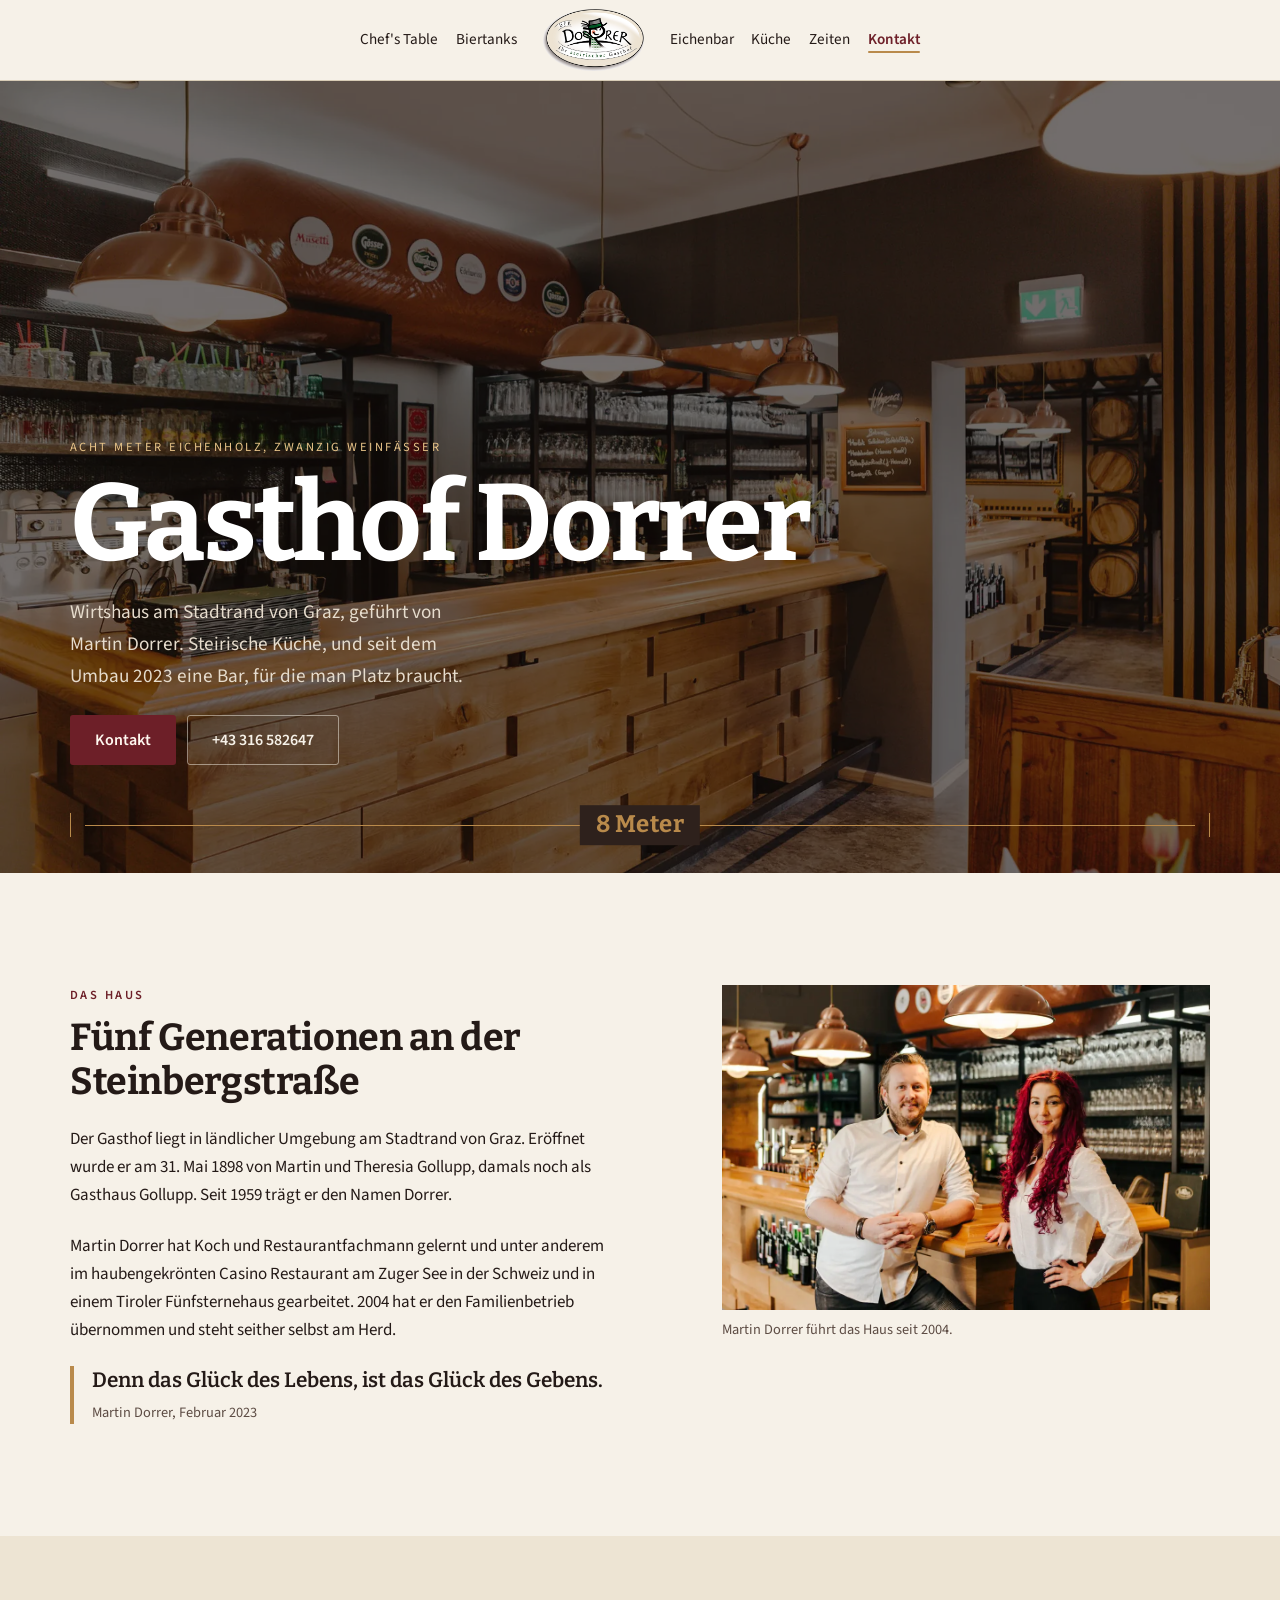
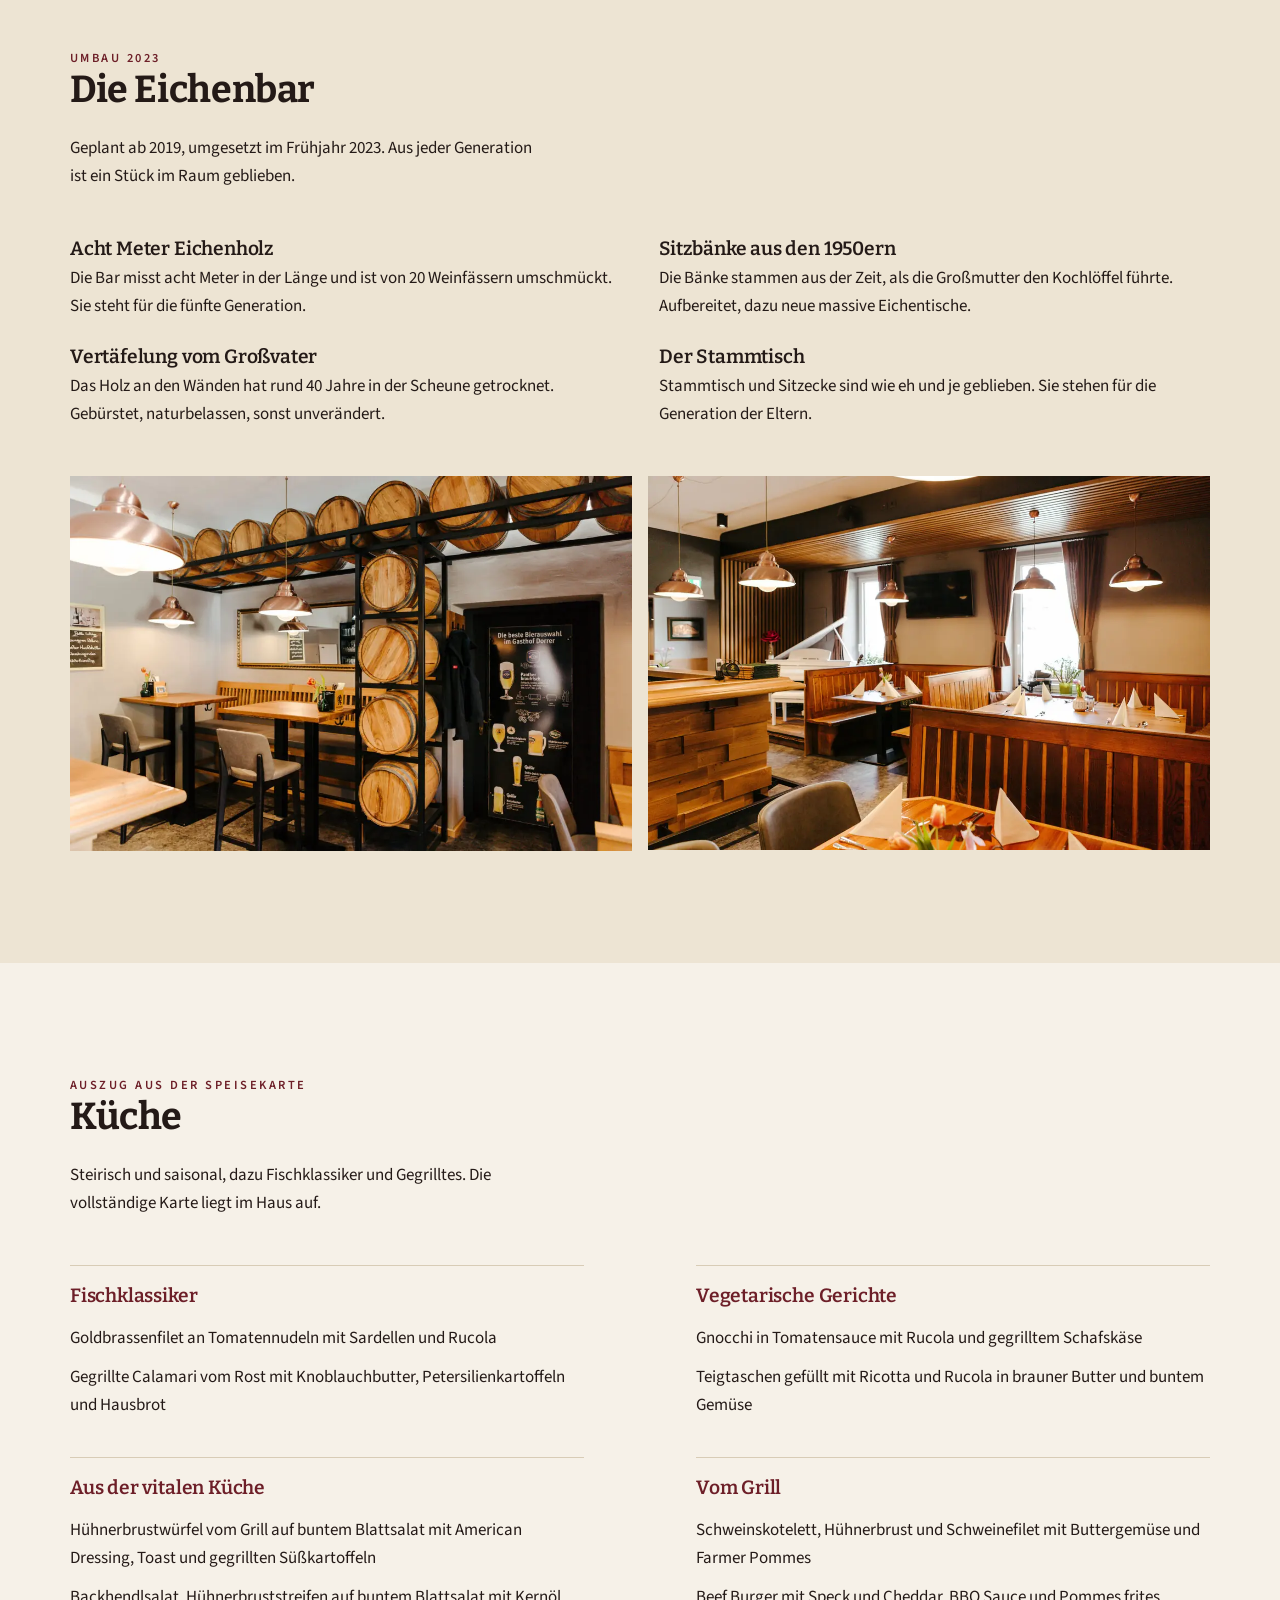
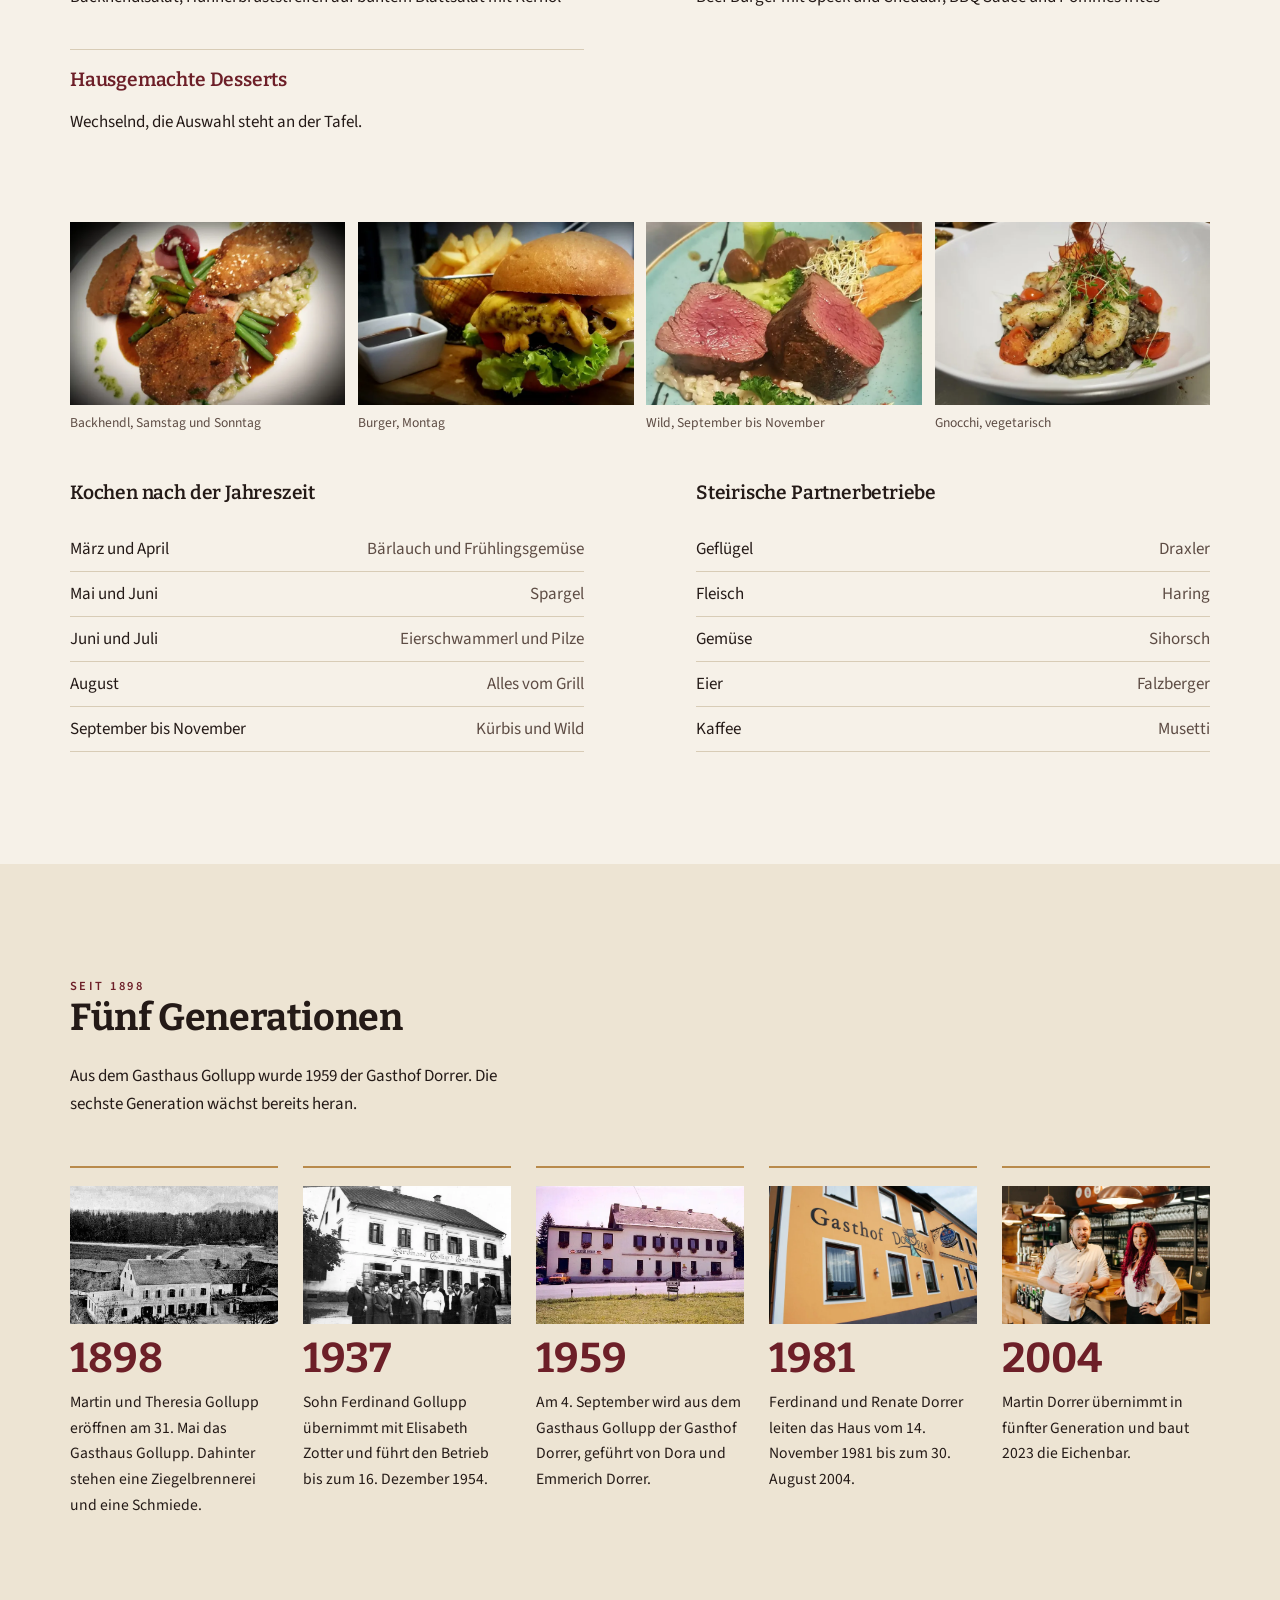
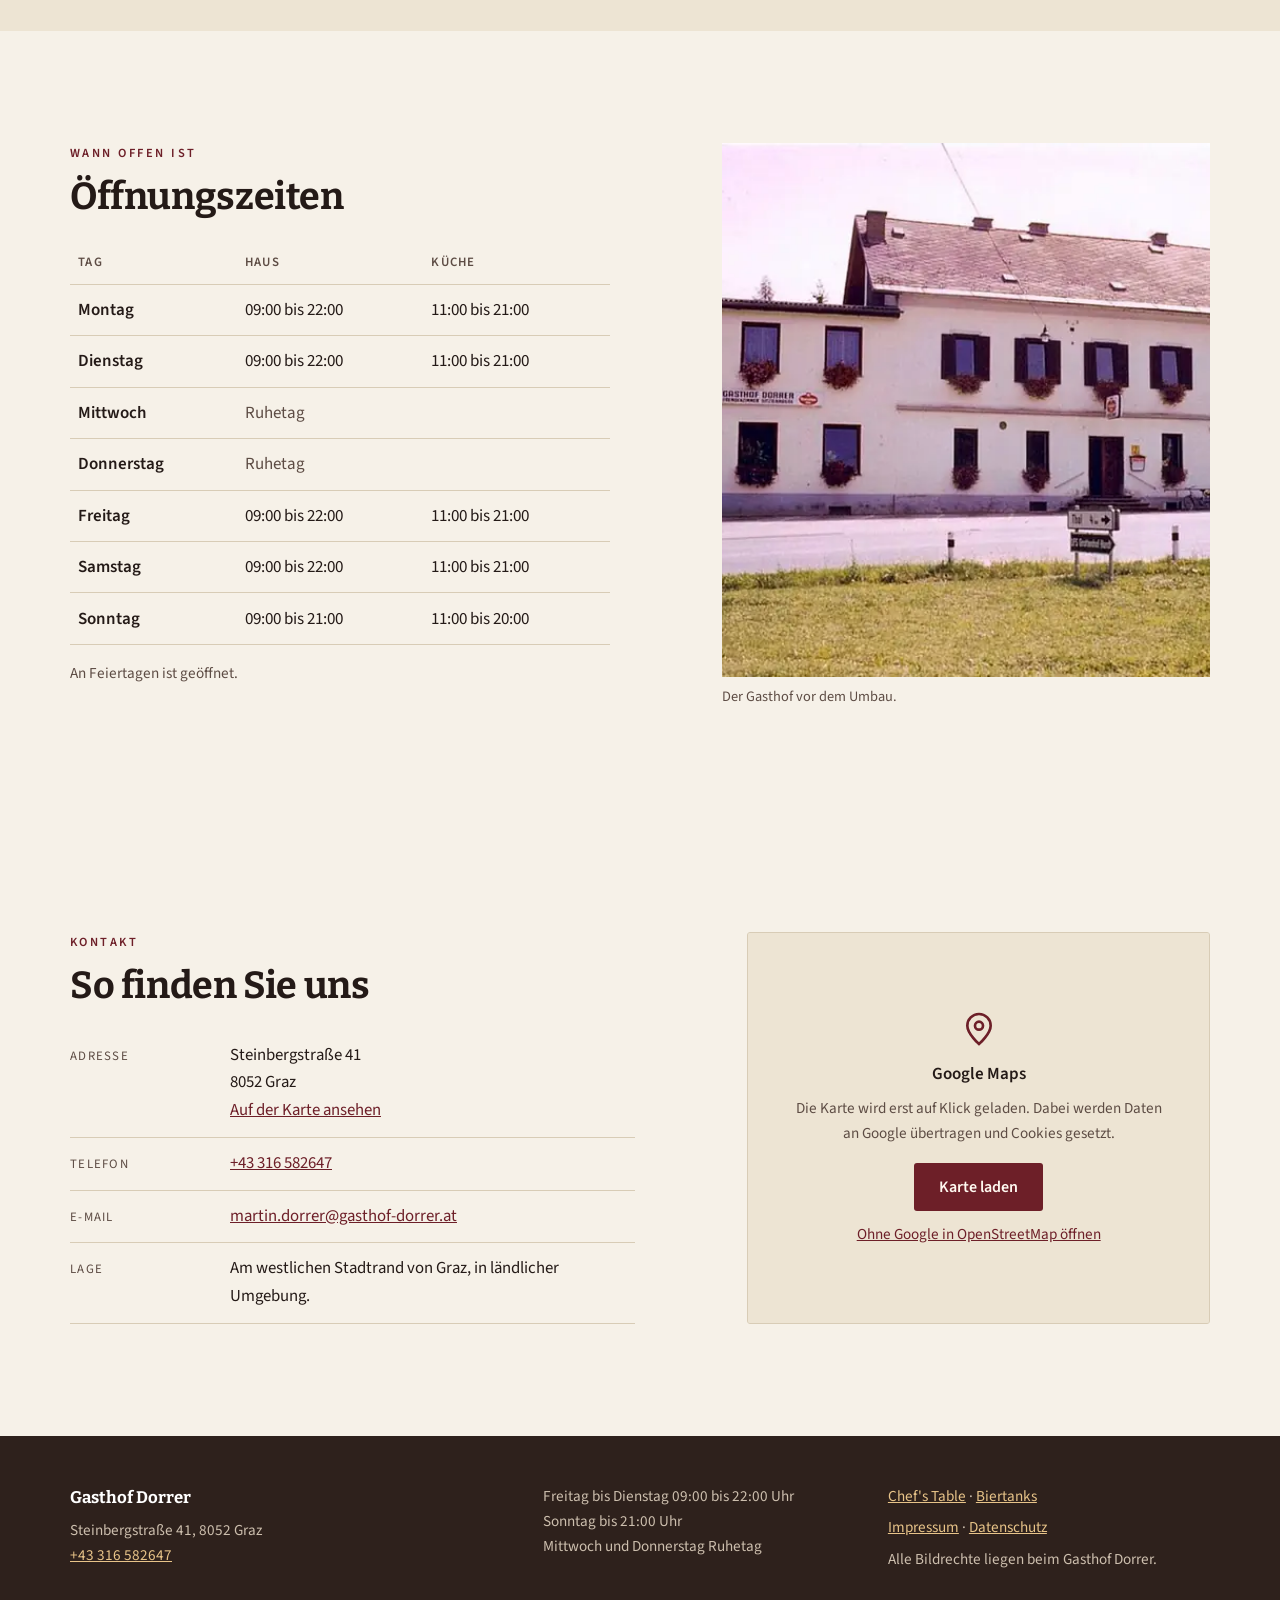
==== commit d41ae22a: "Add files via upload" ====
--- a/index.html
+++ b/index.html
@@ -376,6 +376,25 @@
 /* Handy-Feinschliff, vierter Durchgang.
    Die Navigation scrollt am Handy waagrecht. Zentriert wuerde sie links
    abgeschnitten und der erste Punkt waere nicht erreichbar. */
+
+/* Aktuelles: Facebook mit Zwei-Klick-Lösung */
+.fb-raster{display:grid;gap:2rem;align-items:start}
+@media (min-width:860px){.fb-raster{grid-template-columns:1fr 500px;gap:3rem}}
+.fb-box{background:#fff;border:1px solid var(--farbe-linie);border-radius:4px;min-height:520px;display:flex;align-items:center;justify-content:center;overflow:hidden}
+.fb-box iframe{border:0;width:100%;max-width:500px;height:620px;display:block}
+.fb-zustimmung{padding:2rem 1.6rem;text-align:center;max-width:24rem}
+.fb-zustimmung svg{width:44px;height:44px;margin:0 auto 1rem;display:block;color:#1877f2}
+.fb-zustimmung p{font-size:.95rem;color:var(--farbe-gedaempft)}
+
+/* Inhalte aus dem Admin */
+.karte-gruppe .preis{white-space:nowrap;font-weight:600;color:var(--farbe-primaer);margin-left:.4rem}
+.urlaub-zeile{color:var(--farbe-primaer)}
+.hinweis-popup{position:fixed;inset:0;z-index:100;display:flex;align-items:center;justify-content:center;padding:20px;background:rgba(36,26,23,.6)}
+.hinweis-popup__karte{background:#f6f1e8;max-width:460px;width:100%;border-radius:6px;padding:28px 26px 24px;box-shadow:0 24px 60px rgba(0,0,0,.35);border-top:4px solid #b98a4b}
+.hinweis-popup__marke{font-size:.75rem;letter-spacing:.2em;text-transform:uppercase;color:#6d1f28;font-weight:600;margin:0 0 .5rem}
+.hinweis-popup__titel{font-family:'Bitter',Georgia,serif;font-weight:700;font-size:1.7rem;line-height:1.15;margin:0 0 .7rem;color:#241a17}
+.hinweis-popup__text p{margin:0 0 .7rem}
+.hinweis-popup__zu{margin-top:.4rem}
 </style>
 </head>
 <body>
@@ -488,9 +507,10 @@
       <div class="sektion-kopf augenmass">
         <p class="marke">Auszug aus der Speisekarte</p>
         <h2 id="kuecheTitel">Küche</h2>
-        <p>Steirisch und saisonal, dazu Fischklassiker und Gegrilltes. Die vollständige Karte liegt im Haus auf.</p>
-      </div>
-      <div class="speisen-raster">
+        <p data-inhalt="speise-intro">Steirisch und saisonal, dazu Fischklassiker und Gegrilltes. Die vollständige Karte liegt im Haus auf.</p>
+        <p data-inhalt="speise-pdf" hidden><a class="knopf knopf-voll" href="karten/speisekarte.pdf" target="_blank" rel="noopener">Ganze Speisekarte (PDF)</a></p>
+      </div>
+      <div class="speisen-raster" data-inhalt="speisen">
         <div>
           <div class="karte-gruppe">
             <h3>Fischklassiker</h3>
@@ -621,6 +641,25 @@
     </div>
   </section>
 
+
+  <section id="aktuelles" aria-labelledby="aktuellesTitel" hidden>
+    <div class="rand fb-raster">
+      <div class="augenmass">
+        <p class="marke">Neuigkeiten</p>
+        <h2 id="aktuellesTitel">Aktuelles vom Dorrer</h2>
+        <p>Was sich bei uns tut, Wochenkarte, Feste und besondere Abende, posten wir auf Facebook. Die neuesten Beiträge sehen Sie hier.</p>
+        <p class="klein"><a href="#" data-inhalt="fb-link" rel="noopener" target="_blank">Zu unserer Facebook-Seite</a></p>
+      </div>
+      <div class="fb-box" id="fbBox">
+        <div class="fb-zustimmung">
+          <svg viewBox="0 0 24 24" aria-hidden="true"><path fill="currentColor" d="M24 12a12 12 0 1 0-13.9 11.9v-8.4h-3V12h3V9.4c0-3 1.8-4.7 4.5-4.7 1.3 0 2.7.2 2.7.2v3h-1.5c-1.5 0-2 .9-2 1.9V12h3.4l-.5 3.5h-2.9v8.4A12 12 0 0 0 24 12z"/></svg>
+          <p>Zum Anzeigen der Beiträge wird Inhalt von Facebook geladen. Dabei werden Daten an Meta übertragen. Mehr dazu in der <a href="datenschutz.html#facebook">Datenschutzerklärung</a>.</p>
+          <button type="button" class="knopf knopf-voll" id="fbLaden">Beiträge anzeigen</button>
+        </div>
+      </div>
+    </div>
+  </section>
+
   <section id="zeiten" aria-labelledby="zeitenTitel">
     <div class="rand zweispalt">
       <div>
@@ -630,7 +669,7 @@
           <thead>
             <tr><th scope="col">Tag</th><th scope="col">Haus</th><th scope="col">Küche</th></tr>
           </thead>
-          <tbody>
+          <tbody data-inhalt="zeiten">
             <tr><th scope="row">Montag</th><td>09:00 bis 22:00</td><td>11:00 bis 21:00</td></tr>
             <tr><th scope="row">Dienstag</th><td>09:00 bis 22:00</td><td>11:00 bis 21:00</td></tr>
             <tr><th scope="row">Mittwoch</th><td class="ruhe" colspan="2">Ruhetag</td></tr>
@@ -640,7 +679,7 @@
             <tr><th scope="row">Sonntag</th><td>09:00 bis 21:00</td><td>11:00 bis 20:00</td></tr>
           </tbody>
         </table>
-        <p class="klein" style="margin-top:1rem">An Feiertagen ist geöffnet.</p>
+        <p class="klein" style="margin-top:1rem" data-inhalt="zeiten-zusatz">An Feiertagen ist geöffnet.</p>
       </div>
       <figure class="fuellbild">
         <img src="assets/img/gasthof-frueher.webp" width="760" height="507" loading="lazy"
@@ -702,7 +741,7 @@
         <a href="tel:+43316582647">+43 316 582647</a></p>
     </div>
     <div>
-      <p style="margin:0">Freitag bis Dienstag 09:00 bis 22:00 Uhr<br>
+      <p style="margin:0" data-inhalt="fuss-zeiten">Freitag bis Dienstag 09:00 bis 22:00 Uhr<br>
         Sonntag bis 21:00 Uhr<br>
         Mittwoch und Donnerstag Ruhetag</p>
     </div>
@@ -794,5 +833,27 @@
 
 }());
 </script>
+
+<script>
+/* Facebook erst nach Klick laden (Zwei-Klick-Lösung) */
+(function(){
+  var FB_SEITE = '';
+  var knopf = document.getElementById('fbLaden'), box = document.getElementById('fbBox');
+  if (!knopf || !box) return;
+  knopf.addEventListener('click', function(){
+    var seite = box.getAttribute('data-seite') || FB_SEITE;
+    if (!seite) return;
+    var b = Math.min(500, box.clientWidth);
+    var f = document.createElement('iframe');
+    f.title = 'Facebook-Beiträge Gasthof Dorrer';
+    f.loading = 'lazy';
+    f.allow = 'encrypted-media';
+    f.src = 'https://www.facebook.com/plugins/page.php?href=' + encodeURIComponent(seite) +
+            '&tabs=timeline&width=' + b + '&height=620&small_header=true&adapt_container_width=true&hide_cover=false&show_facepile=false';
+    box.innerHTML = ''; box.appendChild(f);
+  });
+})();
+</script>
+<script src="assets/inhalt.js" defer></script>
 </body>
 </html>
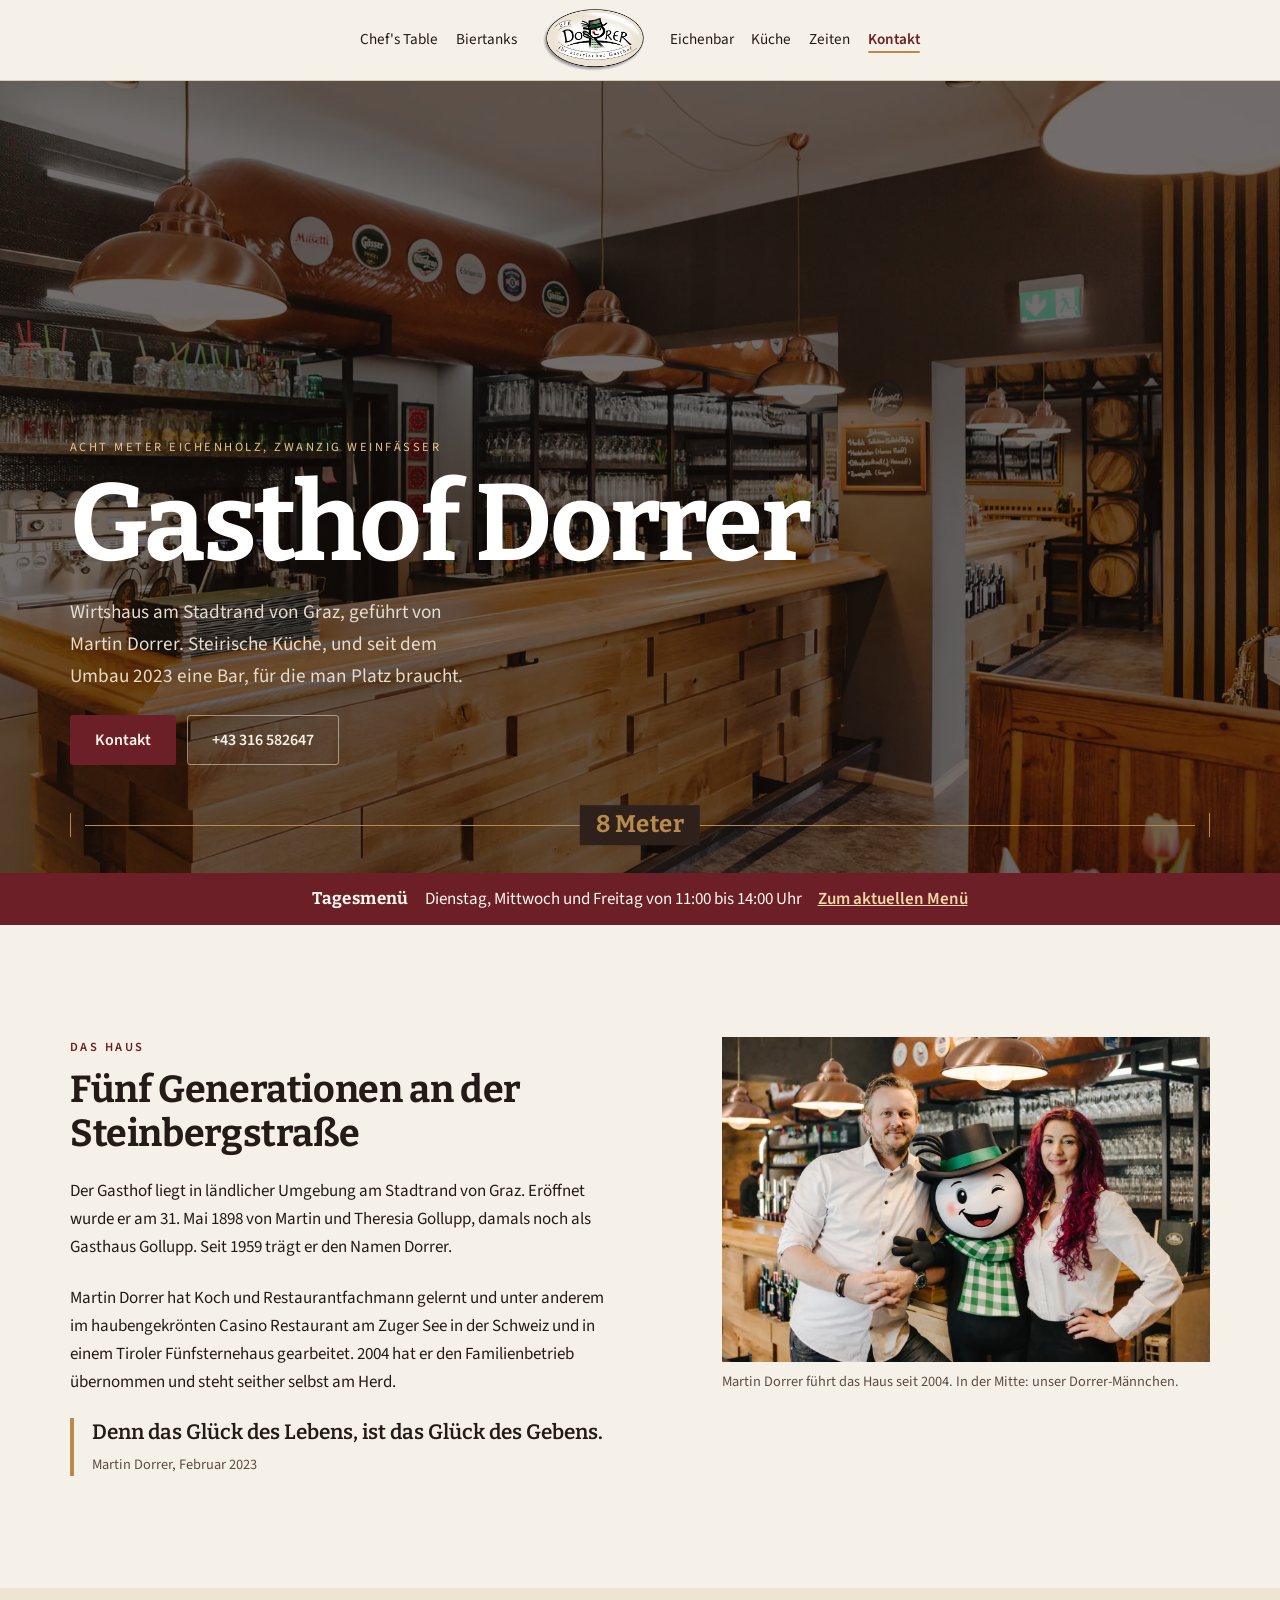
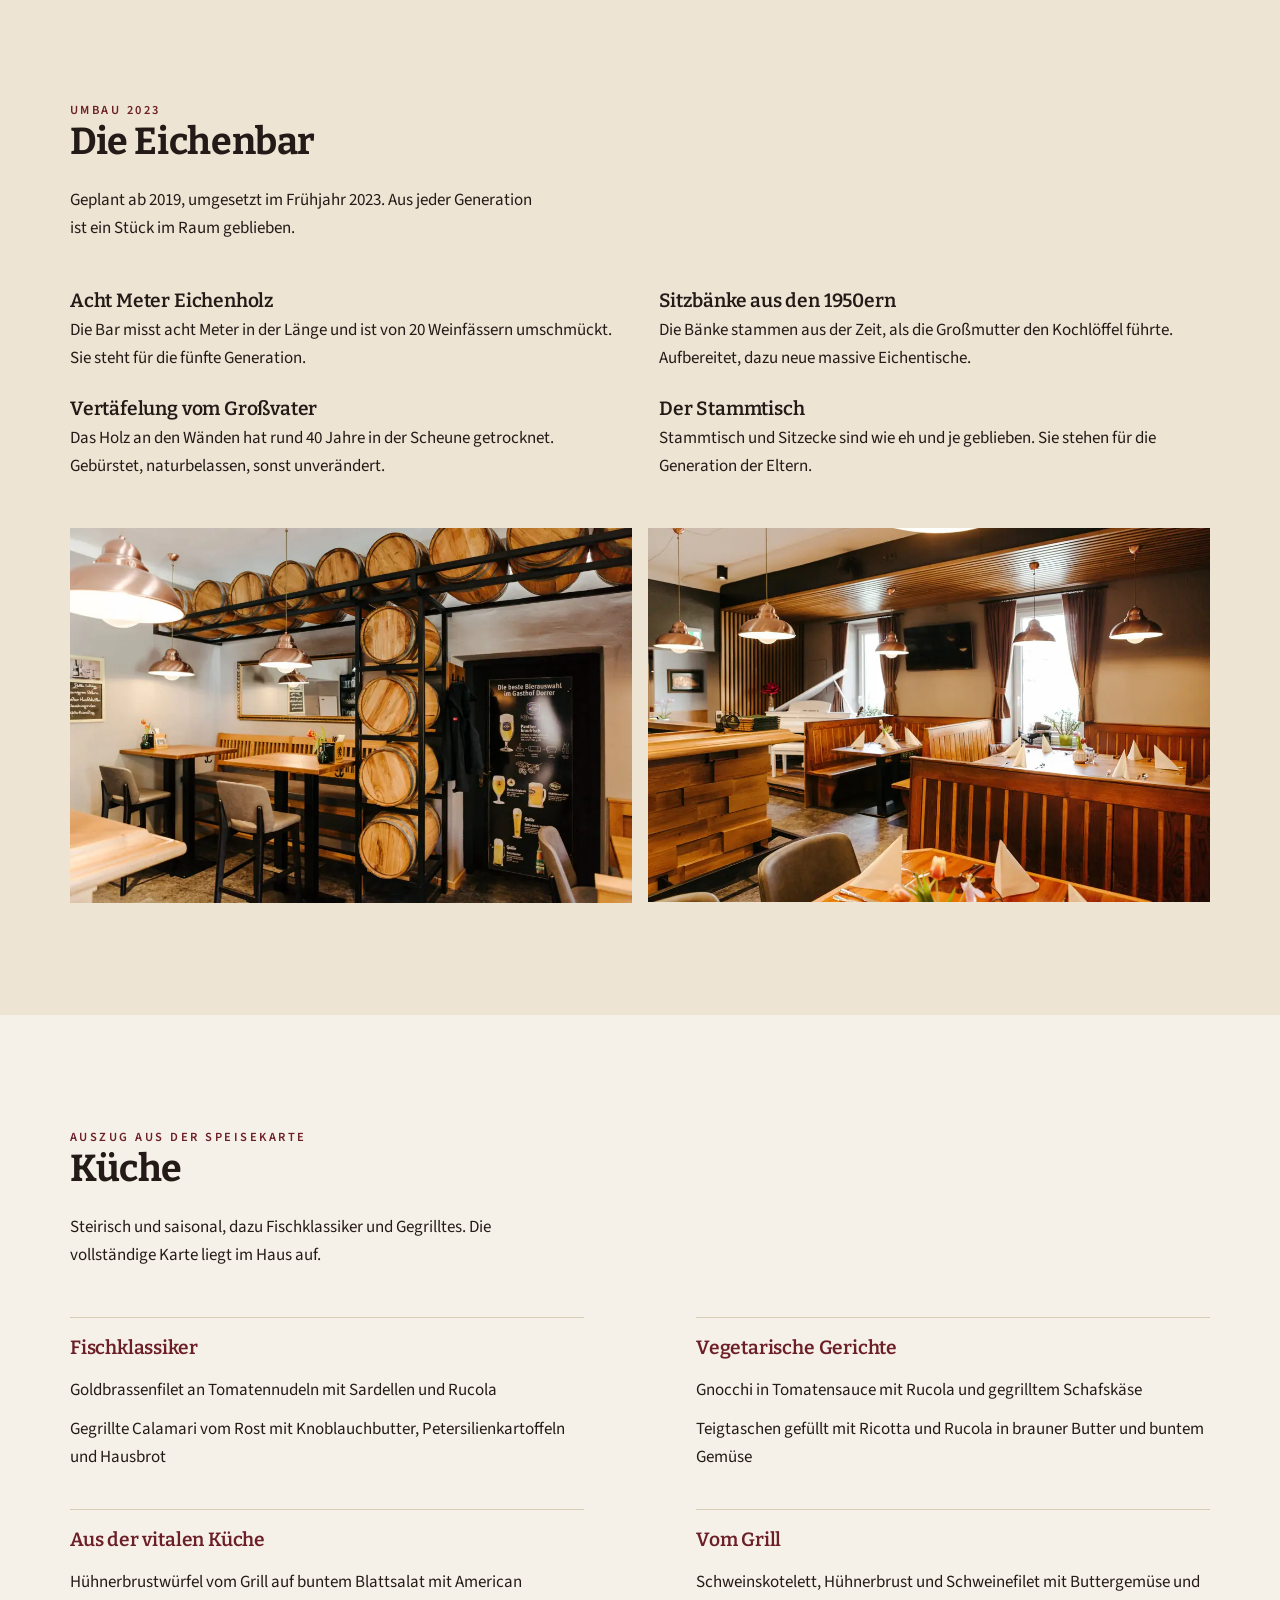
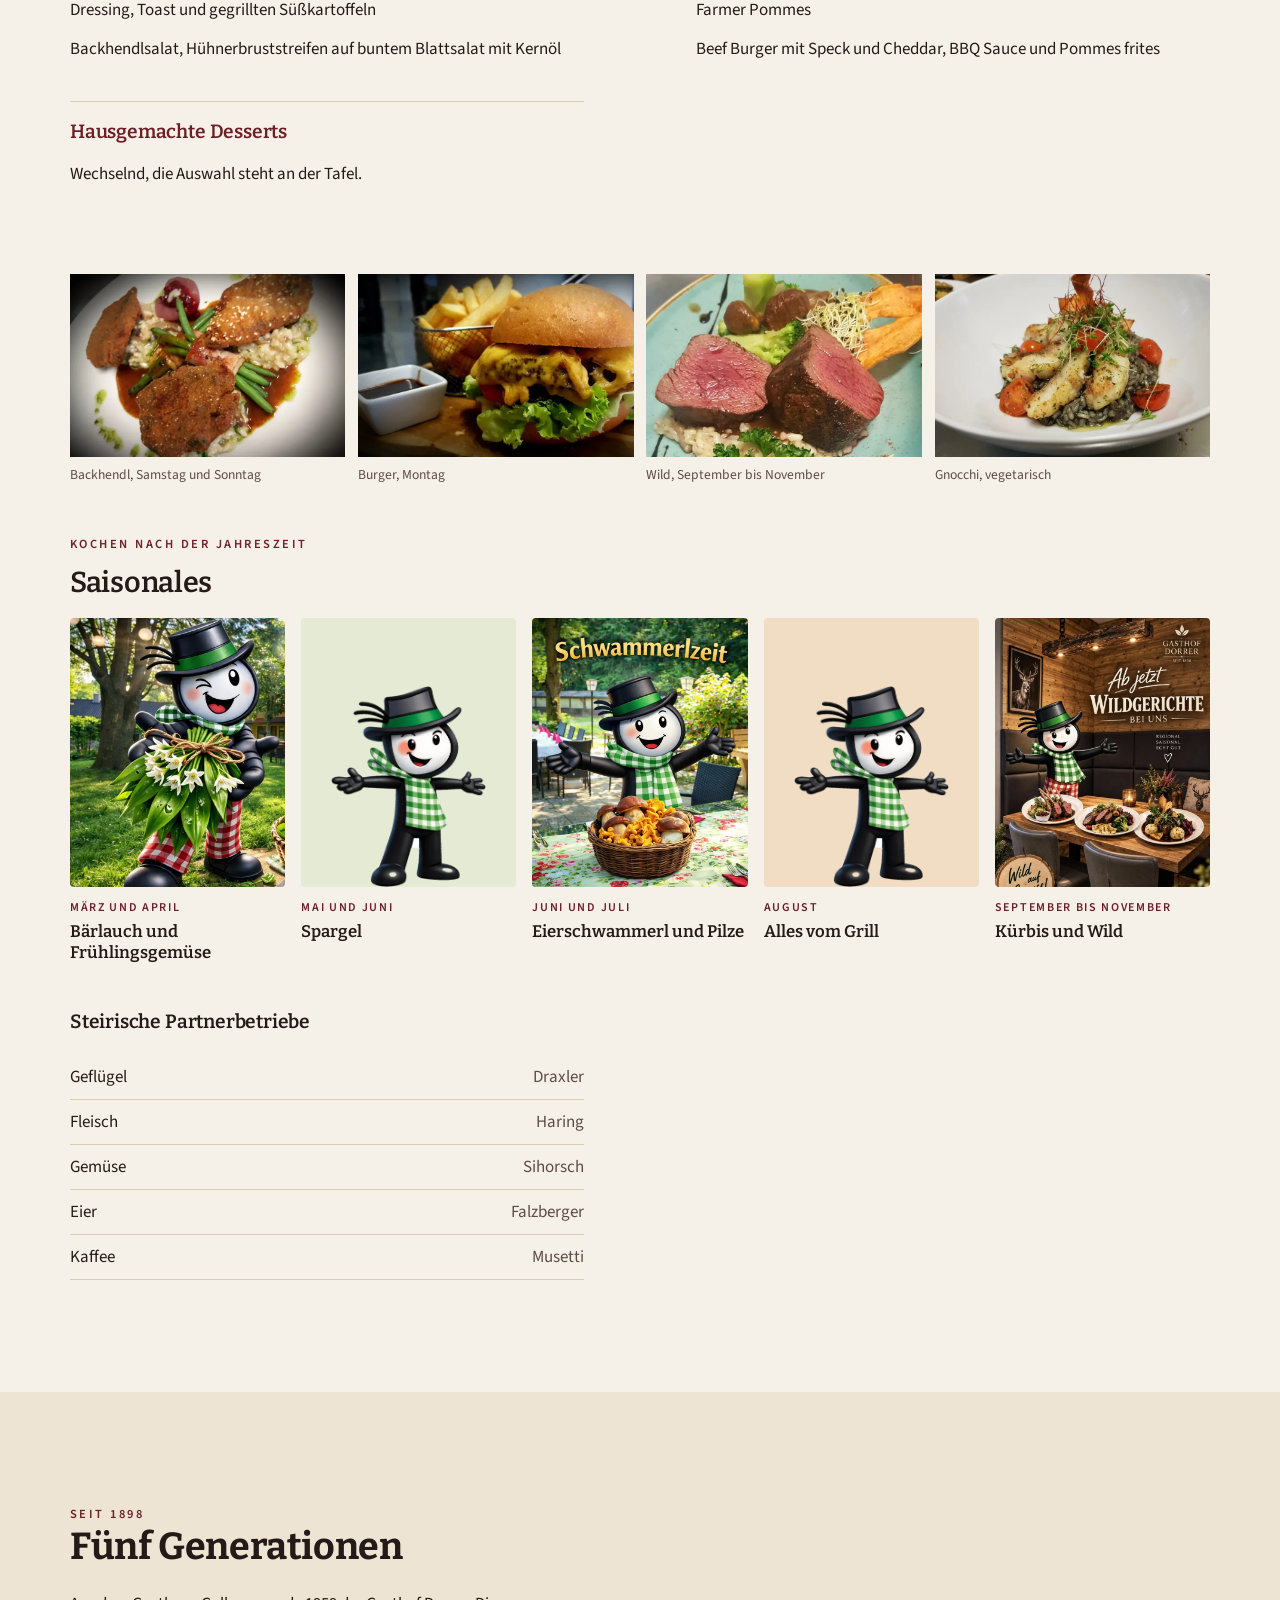
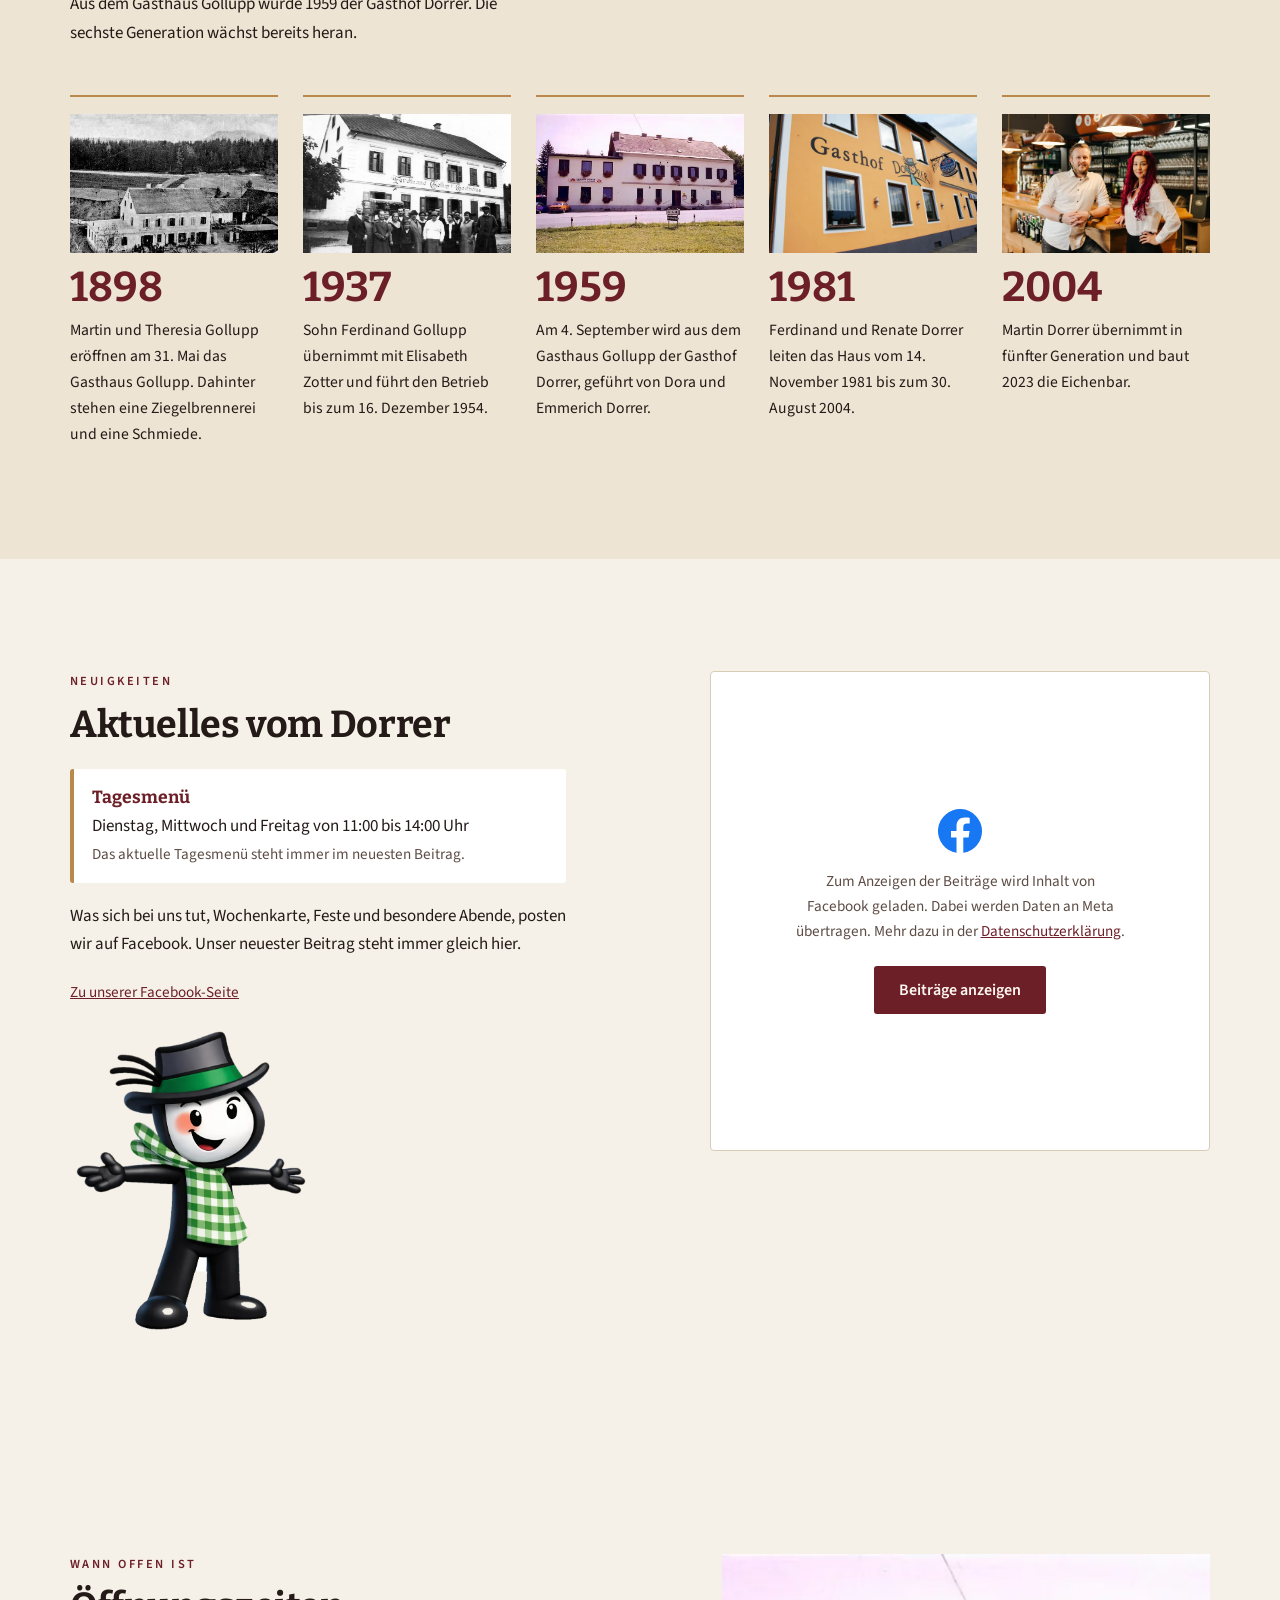
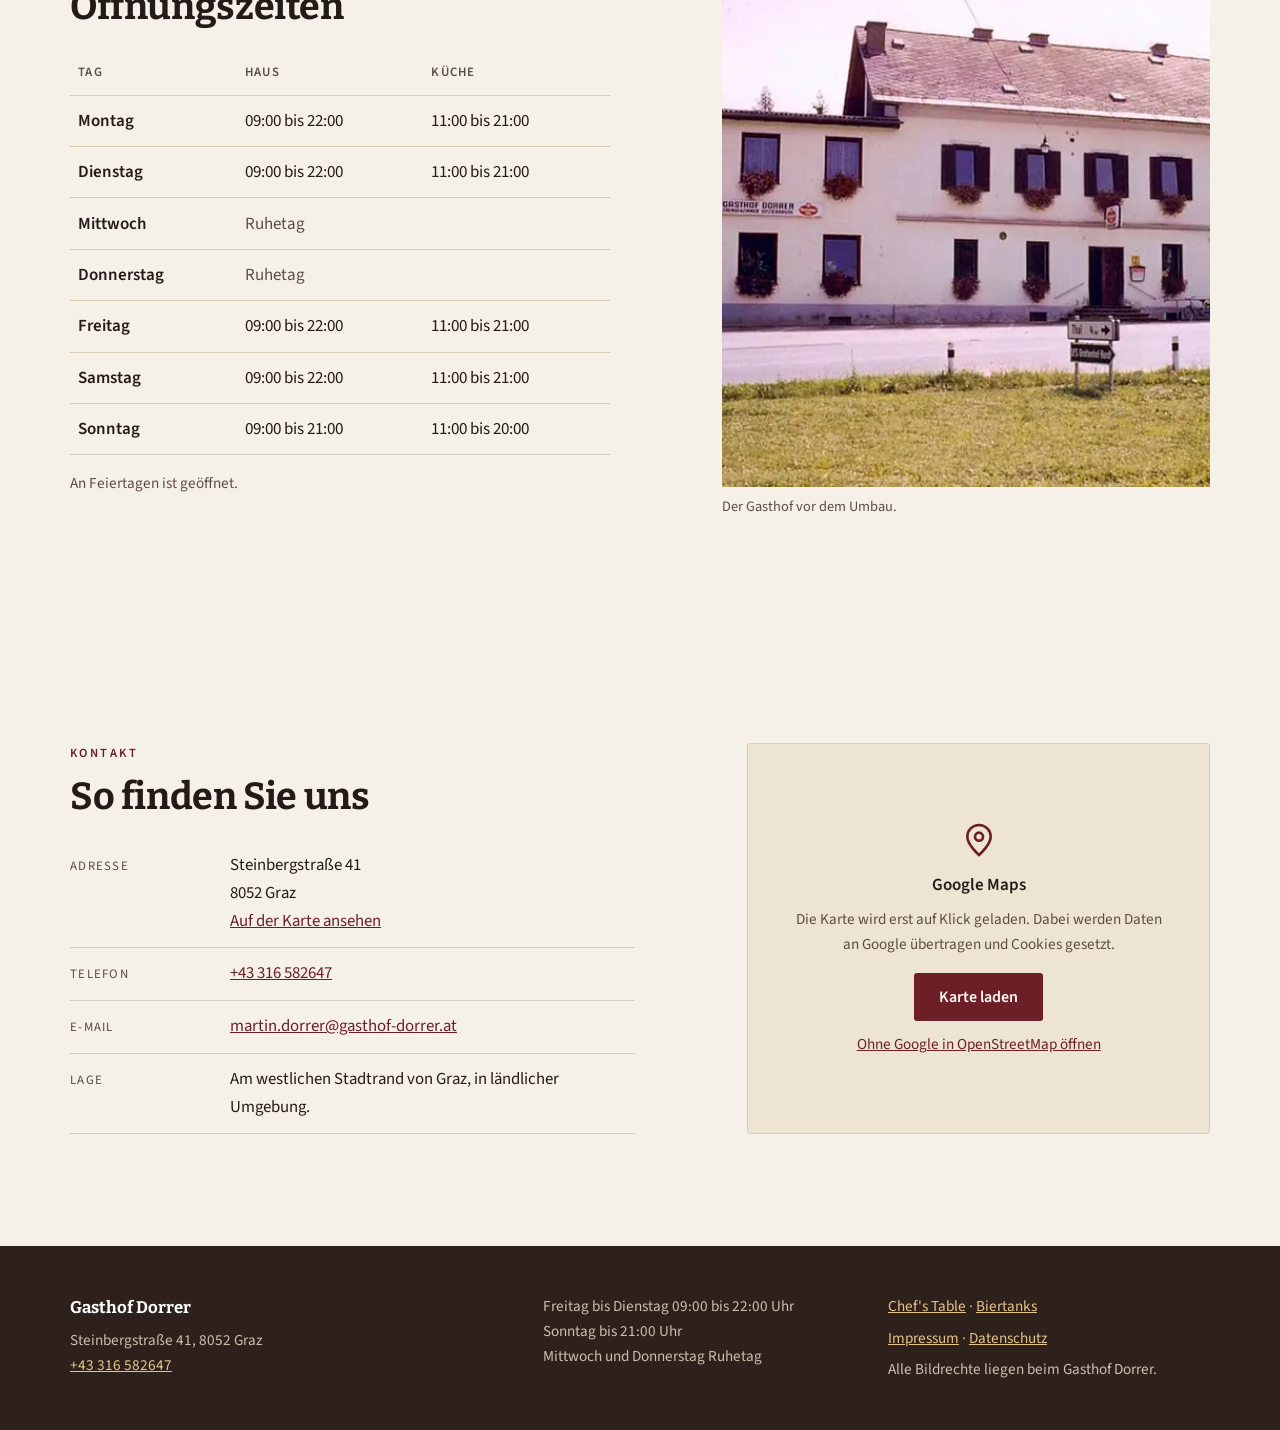
==== commit 19f255d4: "Add files via upload" ====
--- a/index.html
+++ b/index.html
@@ -380,8 +380,10 @@
 /* Aktuelles: Facebook mit Zwei-Klick-Lösung */
 .fb-raster{display:grid;gap:2rem;align-items:start}
 @media (min-width:860px){.fb-raster{grid-template-columns:1fr 500px;gap:3rem}}
-.fb-box{background:#fff;border:1px solid var(--farbe-linie);border-radius:4px;min-height:520px;display:flex;align-items:center;justify-content:center;overflow:hidden}
-.fb-box iframe{border:0;width:100%;max-width:500px;height:620px;display:block}
+.fb-box{background:#fff;border:1px solid var(--farbe-linie);border-radius:4px;min-height:480px;display:flex;align-items:center;justify-content:center;overflow:hidden}
+.fb-box iframe{border:0;width:100%;max-width:500px;height:560px;display:block}
+.maskottchen{width:min(230px,50%);height:auto;margin:1.6rem 0 0 .4rem}
+@media (max-width:859px){.maskottchen{width:150px;margin-top:1rem}}
 .fb-zustimmung{padding:2rem 1.6rem;text-align:center;max-width:24rem}
 .fb-zustimmung svg{width:44px;height:44px;margin:0 auto 1rem;display:block;color:#1877f2}
 .fb-zustimmung p{font-size:.95rem;color:var(--farbe-gedaempft)}
@@ -395,6 +397,29 @@
 .hinweis-popup__titel{font-family:'Bitter',Georgia,serif;font-weight:700;font-size:1.7rem;line-height:1.15;margin:0 0 .7rem;color:#241a17}
 .hinweis-popup__text p{margin:0 0 .7rem}
 .hinweis-popup__zu{margin-top:.4rem}
+
+/* Saisonales */
+.saison{margin-top:var(--abstand-l)}
+.saison-titel{font-family:var(--schrift-titel);font-size:clamp(1.4rem,3vw,1.8rem);margin:0 0 1.2rem}
+.saison-raster{list-style:none;margin:0;padding:0;display:grid;gap:1rem;grid-template-columns:repeat(2,1fr)}
+@media (min-width:700px){.saison-raster{grid-template-columns:repeat(3,1fr)}}
+@media (min-width:1000px){.saison-raster{grid-template-columns:repeat(5,1fr)}}
+.saison-bild{aspect-ratio:4/5;border-radius:4px;overflow:hidden;background:var(--farbe-flaeche-2)}
+.saison-bild img{width:100%;height:100%;object-fit:cover;transition:transform .4s ease}
+.saison-karte:hover .saison-bild img{transform:scale(1.04)}
+.saison-bild--figur{background:var(--saison-farbe);display:flex;align-items:flex-end;justify-content:center;padding:14% 14% 0}
+.saison-bild--figur img{object-fit:contain;object-position:bottom;height:auto;max-height:100%}
+.saison-karte:hover .saison-bild--figur img{transform:translateY(-4px)}
+.saison-zeit{font-size:.75rem;letter-spacing:.14em;text-transform:uppercase;color:var(--farbe-primaer);font-weight:600;margin:.7rem 0 .15rem}
+.saison-karte h4{font-family:var(--schrift-titel);font-size:1.05rem;font-weight:600;line-height:1.25;margin:0}
+@media (prefers-reduced-motion:reduce){.saison-bild img{transition:none}}
+/* Tagesmenü */
+.tagesmenue-band{background:var(--farbe-primaer);color:#fff8f0}
+.tagesmenue-band .rand{display:flex;flex-wrap:wrap;align-items:center;justify-content:center;gap:.3rem 1rem;padding-top:.75rem;padding-bottom:.75rem;text-align:center}
+.tagesmenue-band strong{font-family:var(--schrift-titel);letter-spacing:.02em}
+.tagesmenue-band a{color:#f3d9a8;font-weight:600}
+.tagesmenue-box{border-left:4px solid var(--farbe-akzent);background:#fff;padding:.9rem 1.1rem;border-radius:3px;margin:0 0 1.2rem}
+.tagesmenue-box strong{display:block;font-family:var(--schrift-titel);color:var(--farbe-primaer);font-size:1.1rem}
 </style>
 </head>
 <body>
@@ -444,6 +469,10 @@
     </div>
   </section>
 
+  <div class="tagesmenue-band" data-inhalt="tagesmenue-band">
+    <div class="rand"><strong>Tagesmenü</strong><span data-inhalt="tagesmenue-text">Dienstag, Mittwoch und Freitag von 11:00 bis 14:00 Uhr</span><a href="#aktuelles">Zum aktuellen Menü</a></div>
+  </div>
+
   <section id="haus" aria-labelledby="hausTitel">
     <div class="rand zweispalt">
       <div>
@@ -457,9 +486,9 @@
         </blockquote>
       </div>
       <figure>
-        <img src="assets/img/martin-dorrer.webp" width="1100" height="733" loading="lazy"
-             alt="Martin Dorrer und eine Mitarbeiterin stehen vor dem Flaschenregal der Eichenbar">
-        <figcaption>Martin Dorrer führt das Haus seit 2004.</figcaption>
+        <img src="assets/img/martin-maskottchen.webp" width="1400" height="933" loading="lazy"
+             alt="Martin Dorrer, eine Mitarbeiterin und das Dorrer-Männchen an der Eichenbar">
+        <figcaption>Martin Dorrer führt das Haus seit 2004. In der Mitte: unser Dorrer-Männchen.</figcaption>
       </figure>
     </div>
   </section>
@@ -574,17 +603,39 @@
         </figure>
       </div>
 
+      <div class="saison">
+        <p class="marke">Kochen nach der Jahreszeit</p>
+        <h3 class="saison-titel">Saisonales</h3>
+        <ul class="saison-raster">
+          <li class="saison-karte">
+            <div class="saison-bild"><img src="assets/img/saison-baerlauch.webp" width="720" height="900" loading="lazy" alt="Das Dorrer-Männchen hält einen Strauß Bärlauch, daneben ein Korb mit Jungspinat"></div>
+            <p class="saison-zeit">März und April</p>
+            <h4>Bärlauch und Frühlingsgemüse</h4>
+          </li>
+          <li class="saison-karte">
+            <div class="saison-bild saison-bild--figur" style="--saison-farbe:#e4ead3"><img src="assets/img/maskottchen.webp" width="681" height="884" loading="lazy" alt=""></div>
+            <p class="saison-zeit">Mai und Juni</p>
+            <h4>Spargel</h4>
+          </li>
+          <li class="saison-karte">
+            <div class="saison-bild"><img src="assets/img/saison-schwammerl.webp" width="720" height="900" loading="lazy" alt="Das Dorrer-Männchen im Gastgarten mit einem Korb voller Eierschwammerl und Steinpilze"></div>
+            <p class="saison-zeit">Juni und Juli</p>
+            <h4>Eierschwammerl und Pilze</h4>
+          </li>
+          <li class="saison-karte">
+            <div class="saison-bild saison-bild--figur" style="--saison-farbe:#f1dcc4"><img src="assets/img/maskottchen.webp" width="681" height="884" loading="lazy" alt=""></div>
+            <p class="saison-zeit">August</p>
+            <h4>Alles vom Grill</h4>
+          </li>
+          <li class="saison-karte">
+            <div class="saison-bild"><img src="assets/img/saison-wild.webp" width="720" height="900" loading="lazy" alt="Das Dorrer-Männchen in der Stube vor drei Tellern mit Wildgerichten"></div>
+            <p class="saison-zeit">September bis November</p>
+            <h4>Kürbis und Wild</h4>
+          </li>
+        </ul>
+      </div>
+
       <div class="listen-paar">
-        <div>
-          <h3>Kochen nach der Jahreszeit</h3>
-          <ul class="sachliste">
-            <li><span>März und April</span><span>Bärlauch und Frühlingsgemüse</span></li>
-            <li><span>Mai und Juni</span><span>Spargel</span></li>
-            <li><span>Juni und Juli</span><span>Eierschwammerl und Pilze</span></li>
-            <li><span>August</span><span>Alles vom Grill</span></li>
-            <li><span>September bis November</span><span>Kürbis und Wild</span></li>
-          </ul>
-        </div>
         <div>
           <h3>Steirische Partnerbetriebe</h3>
           <ul class="sachliste">
@@ -642,13 +693,15 @@
   </section>
 
 
-  <section id="aktuelles" aria-labelledby="aktuellesTitel" hidden>
+  <section id="aktuelles" aria-labelledby="aktuellesTitel">
     <div class="rand fb-raster">
       <div class="augenmass">
         <p class="marke">Neuigkeiten</p>
         <h2 id="aktuellesTitel">Aktuelles vom Dorrer</h2>
-        <p>Was sich bei uns tut, Wochenkarte, Feste und besondere Abende, posten wir auf Facebook. Die neuesten Beiträge sehen Sie hier.</p>
-        <p class="klein"><a href="#" data-inhalt="fb-link" rel="noopener" target="_blank">Zu unserer Facebook-Seite</a></p>
+        <div class="tagesmenue-box" data-inhalt="tagesmenue-box"><strong>Tagesmenü</strong><span data-inhalt="tagesmenue-text">Dienstag, Mittwoch und Freitag von 11:00 bis 14:00 Uhr</span><br><span class="klein">Das aktuelle Tagesmenü steht immer im neuesten Beitrag.</span></div>
+        <p>Was sich bei uns tut, Wochenkarte, Feste und besondere Abende, posten wir auf Facebook. Unser neuester Beitrag steht immer gleich hier.</p>
+        <p class="klein"><a href="https://www.facebook.com/profile.php?id=100063646209319" data-inhalt="fb-link" rel="noopener" target="_blank">Zu unserer Facebook-Seite</a></p>
+        <img class="maskottchen" src="assets/img/maskottchen.webp" width="681" height="884" loading="lazy" alt="Das Dorrer-Männchen mit Hut und grün kariertem Schal breitet die Arme aus">
       </div>
       <div class="fb-box" id="fbBox">
         <div class="fb-zustimmung">
@@ -837,7 +890,7 @@
 <script>
 /* Facebook erst nach Klick laden (Zwei-Klick-Lösung) */
 (function(){
-  var FB_SEITE = '';
+  var FB_SEITE = 'https://www.facebook.com/profile.php?id=100063646209319';
   var knopf = document.getElementById('fbLaden'), box = document.getElementById('fbBox');
   if (!knopf || !box) return;
   knopf.addEventListener('click', function(){
@@ -849,7 +902,7 @@
     f.loading = 'lazy';
     f.allow = 'encrypted-media';
     f.src = 'https://www.facebook.com/plugins/page.php?href=' + encodeURIComponent(seite) +
-            '&tabs=timeline&width=' + b + '&height=620&small_header=true&adapt_container_width=true&hide_cover=false&show_facepile=false';
+            '&tabs=timeline&width=' + b + '&height=560&small_header=true&adapt_container_width=true&hide_cover=false&show_facepile=false';
     box.innerHTML = ''; box.appendChild(f);
   });
 })();
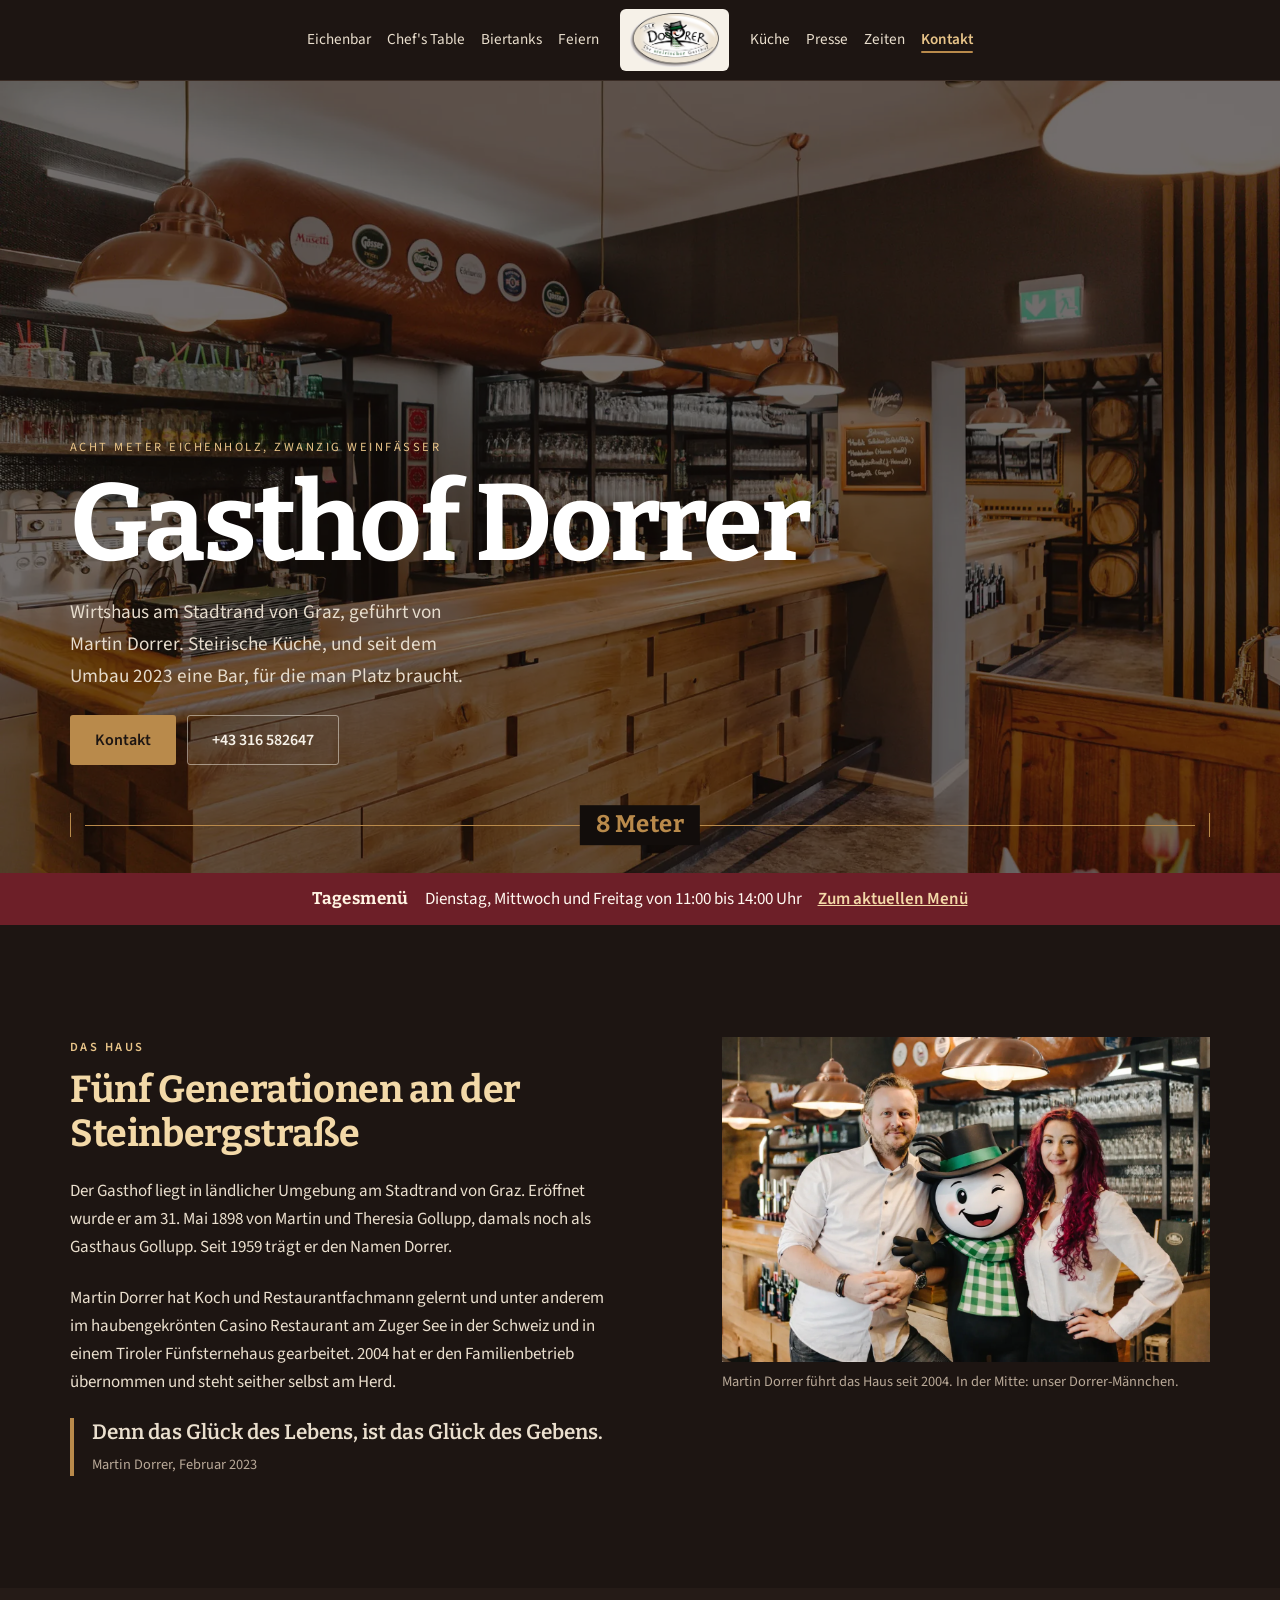
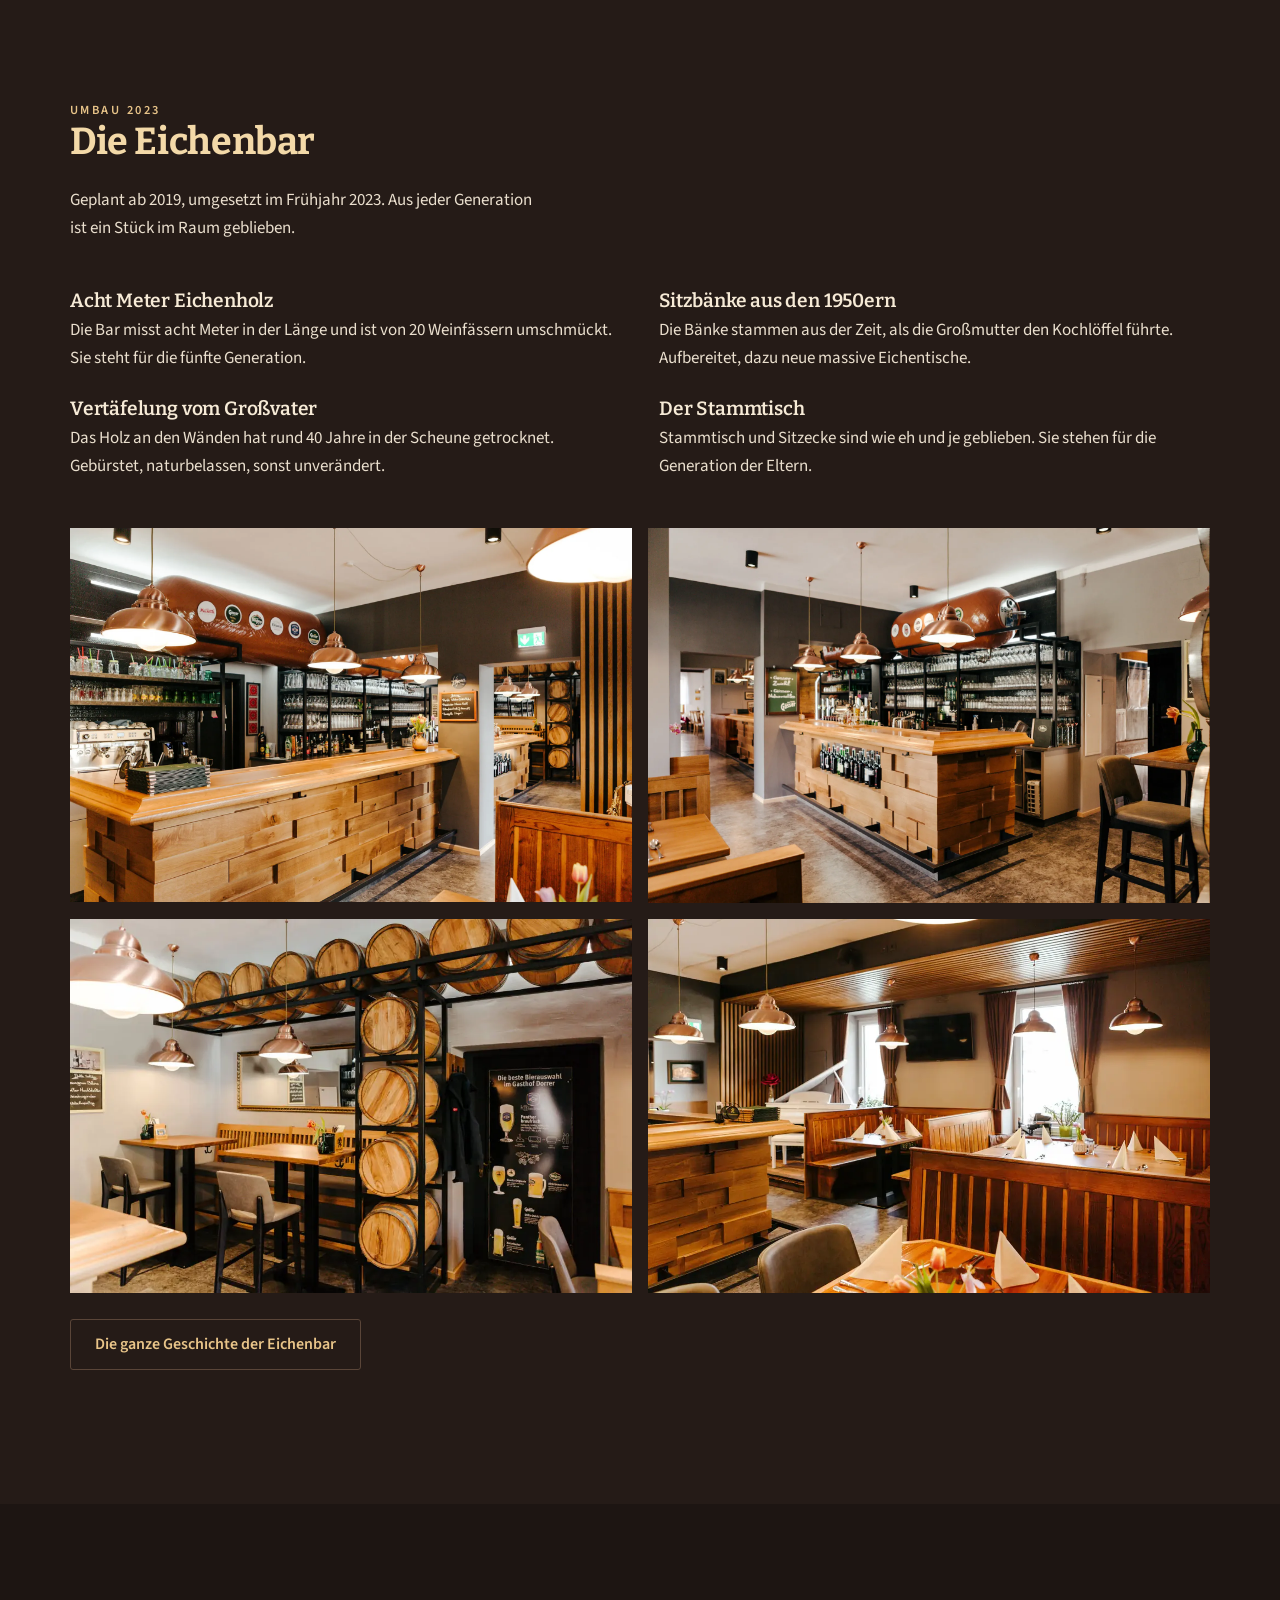
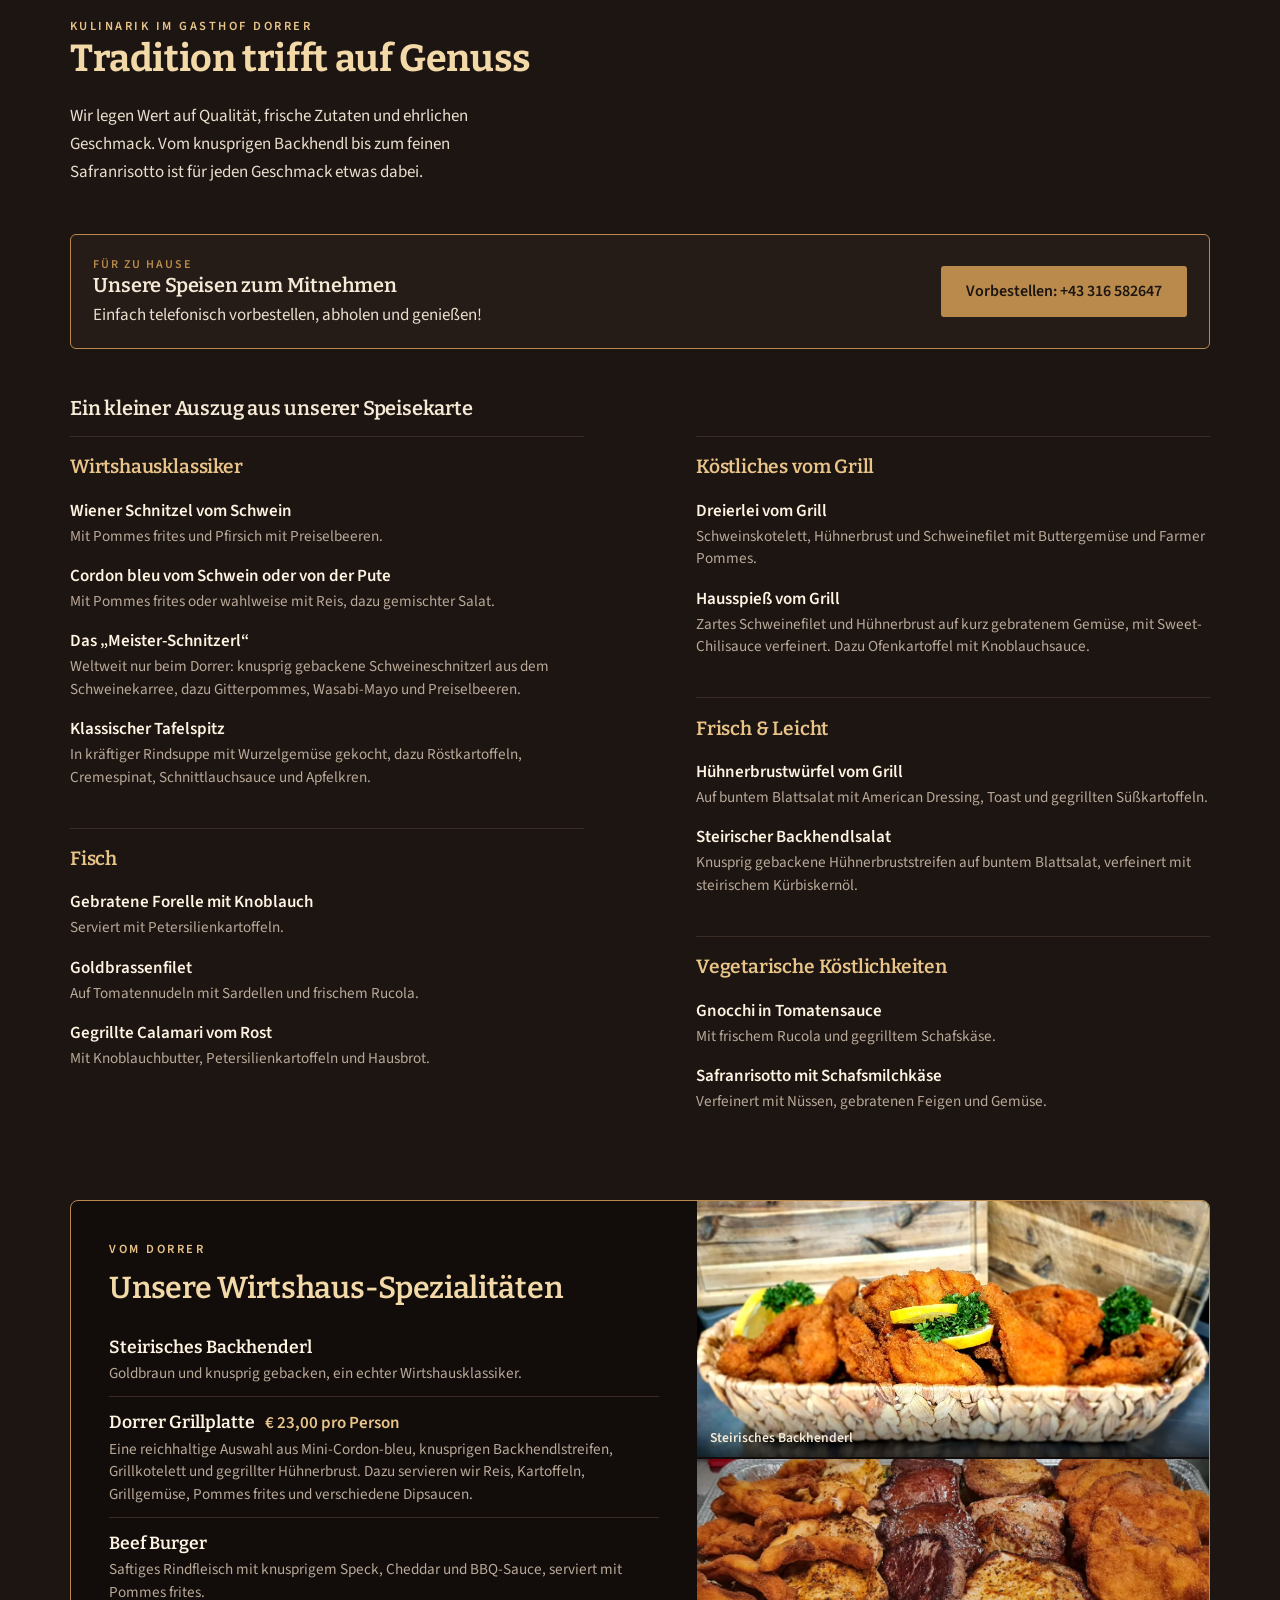
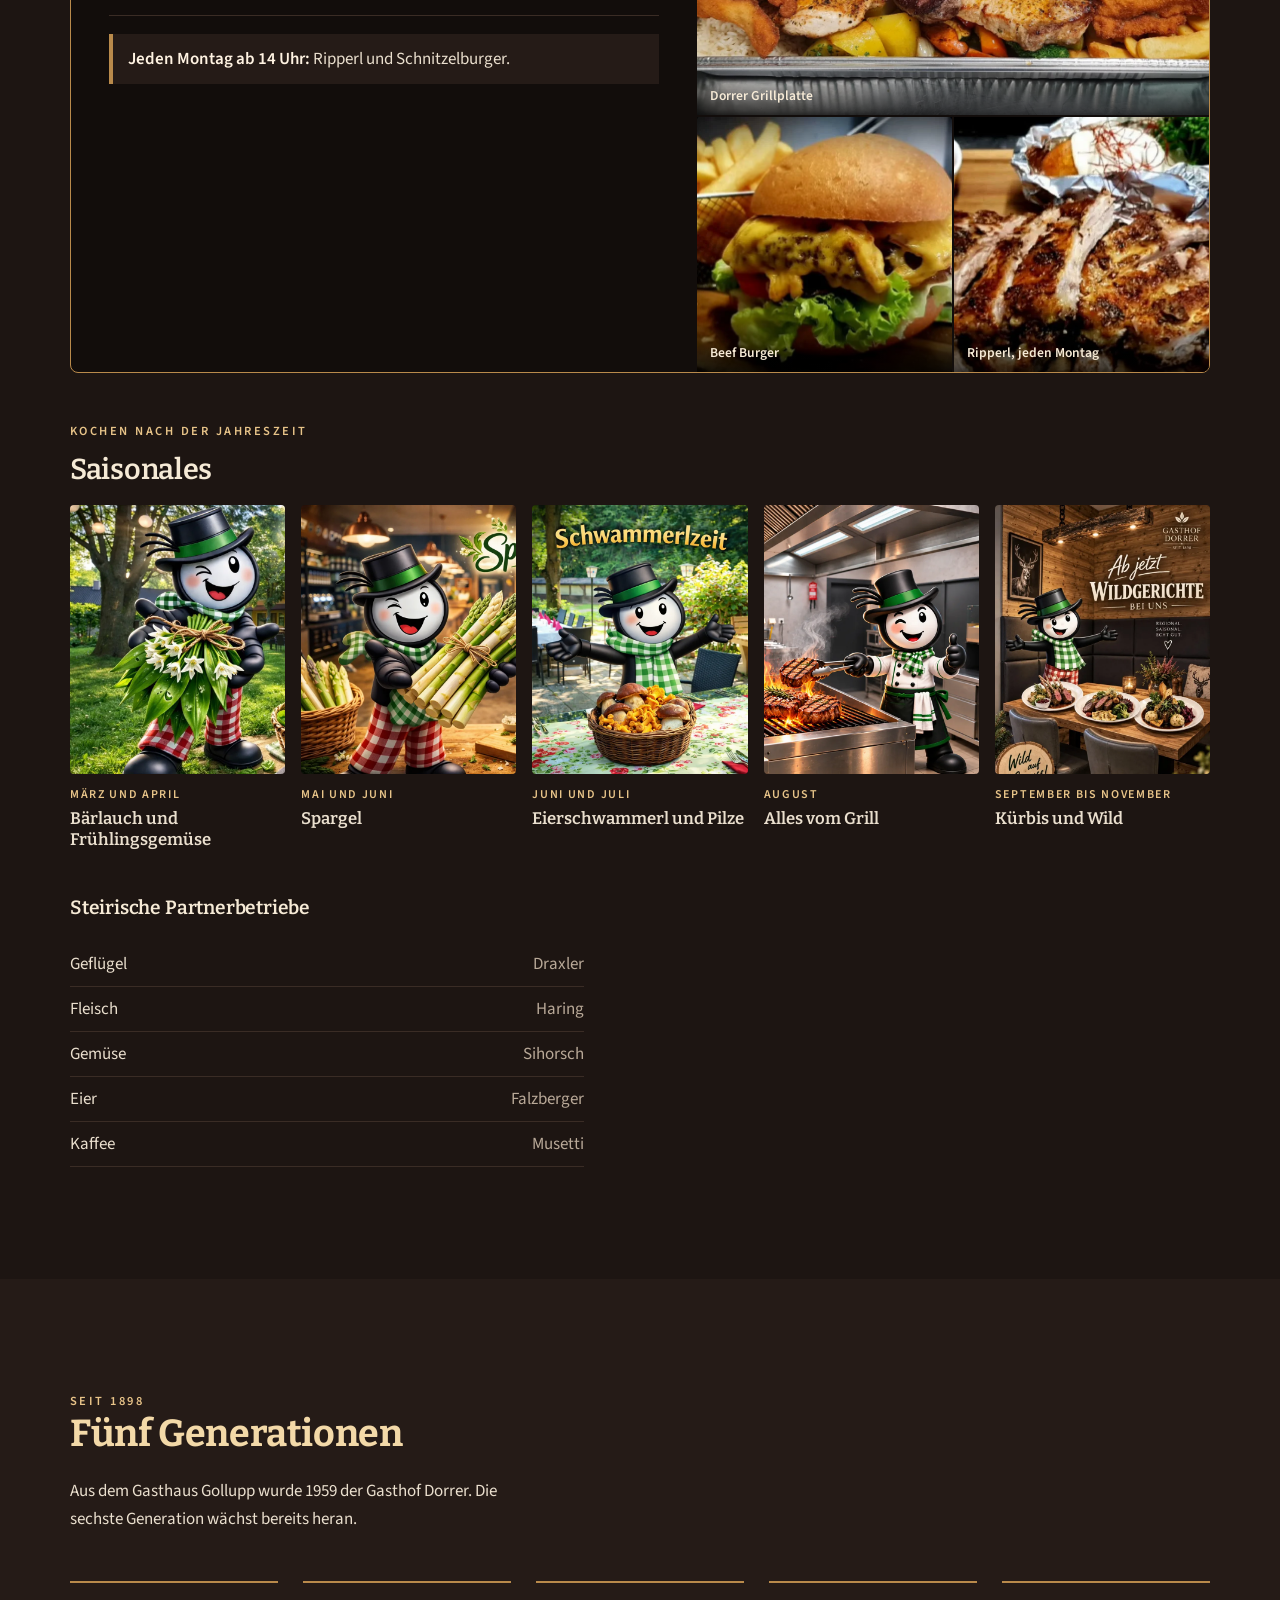
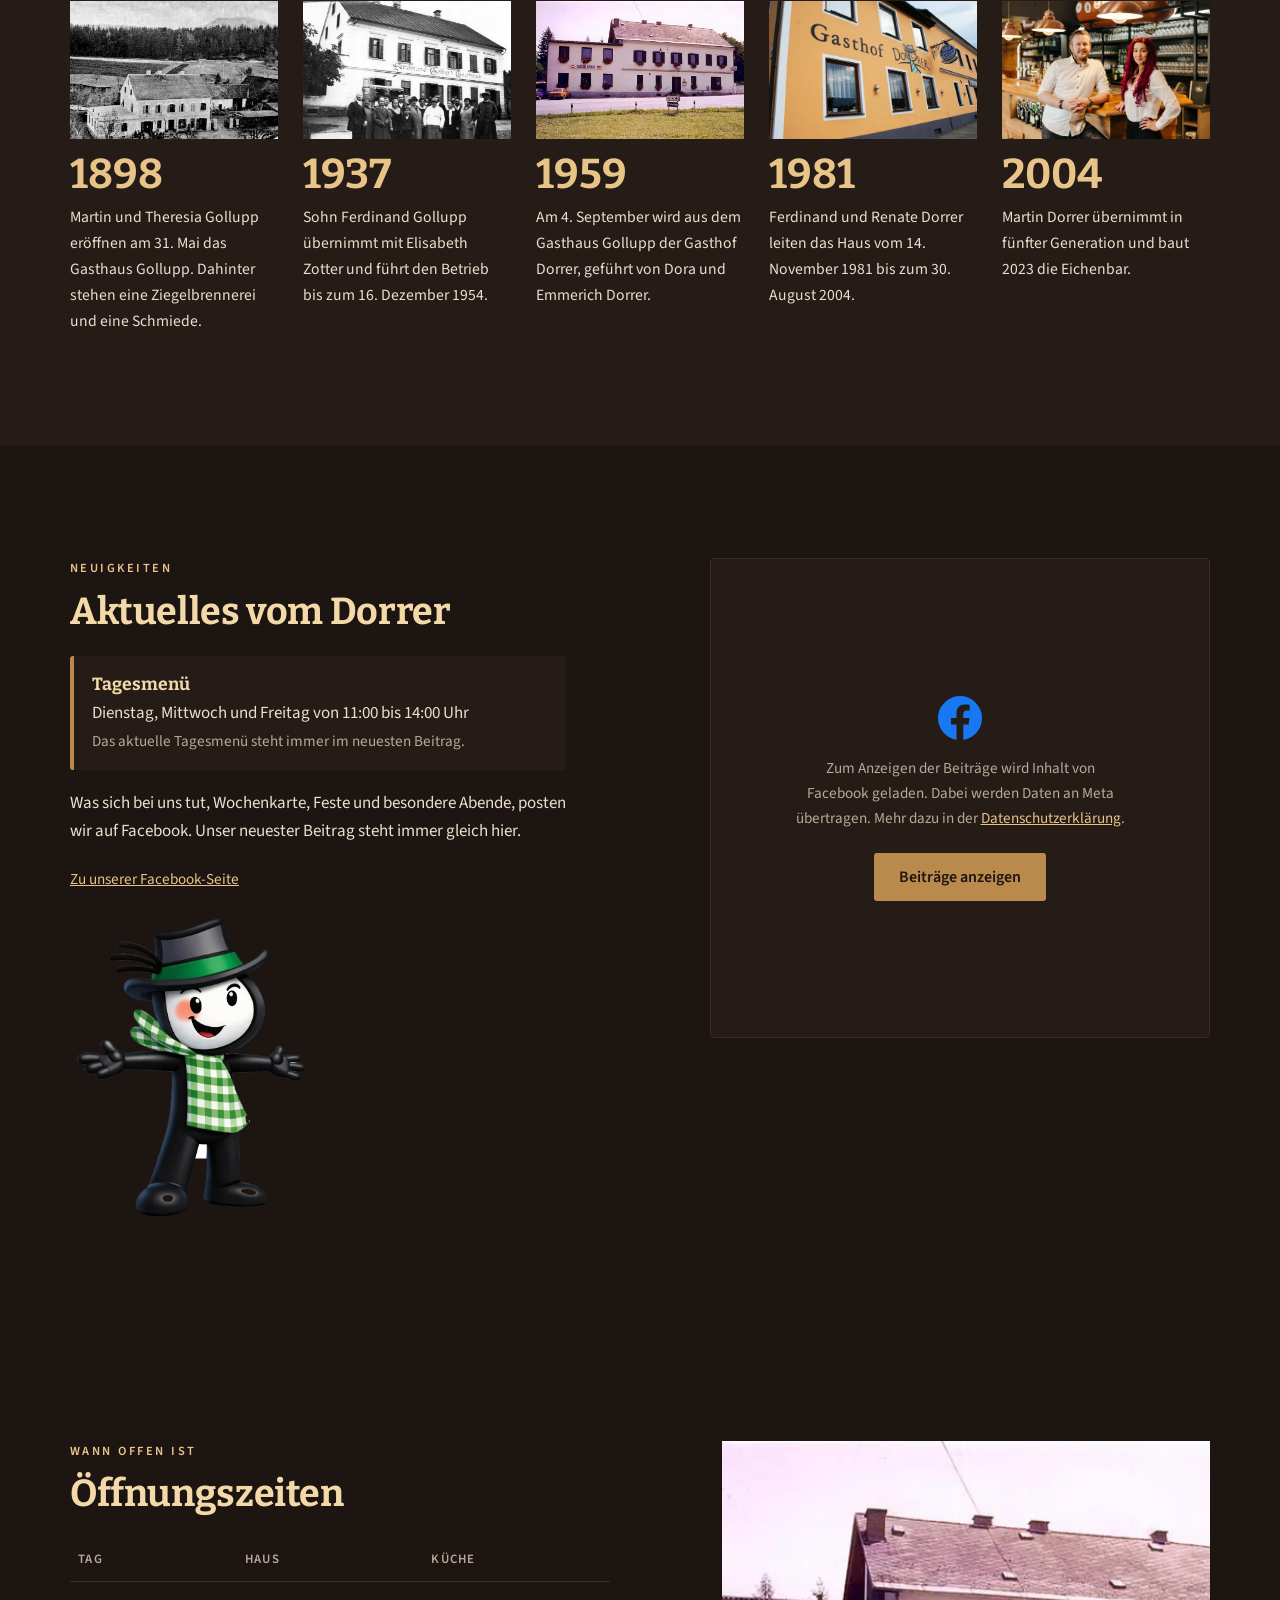
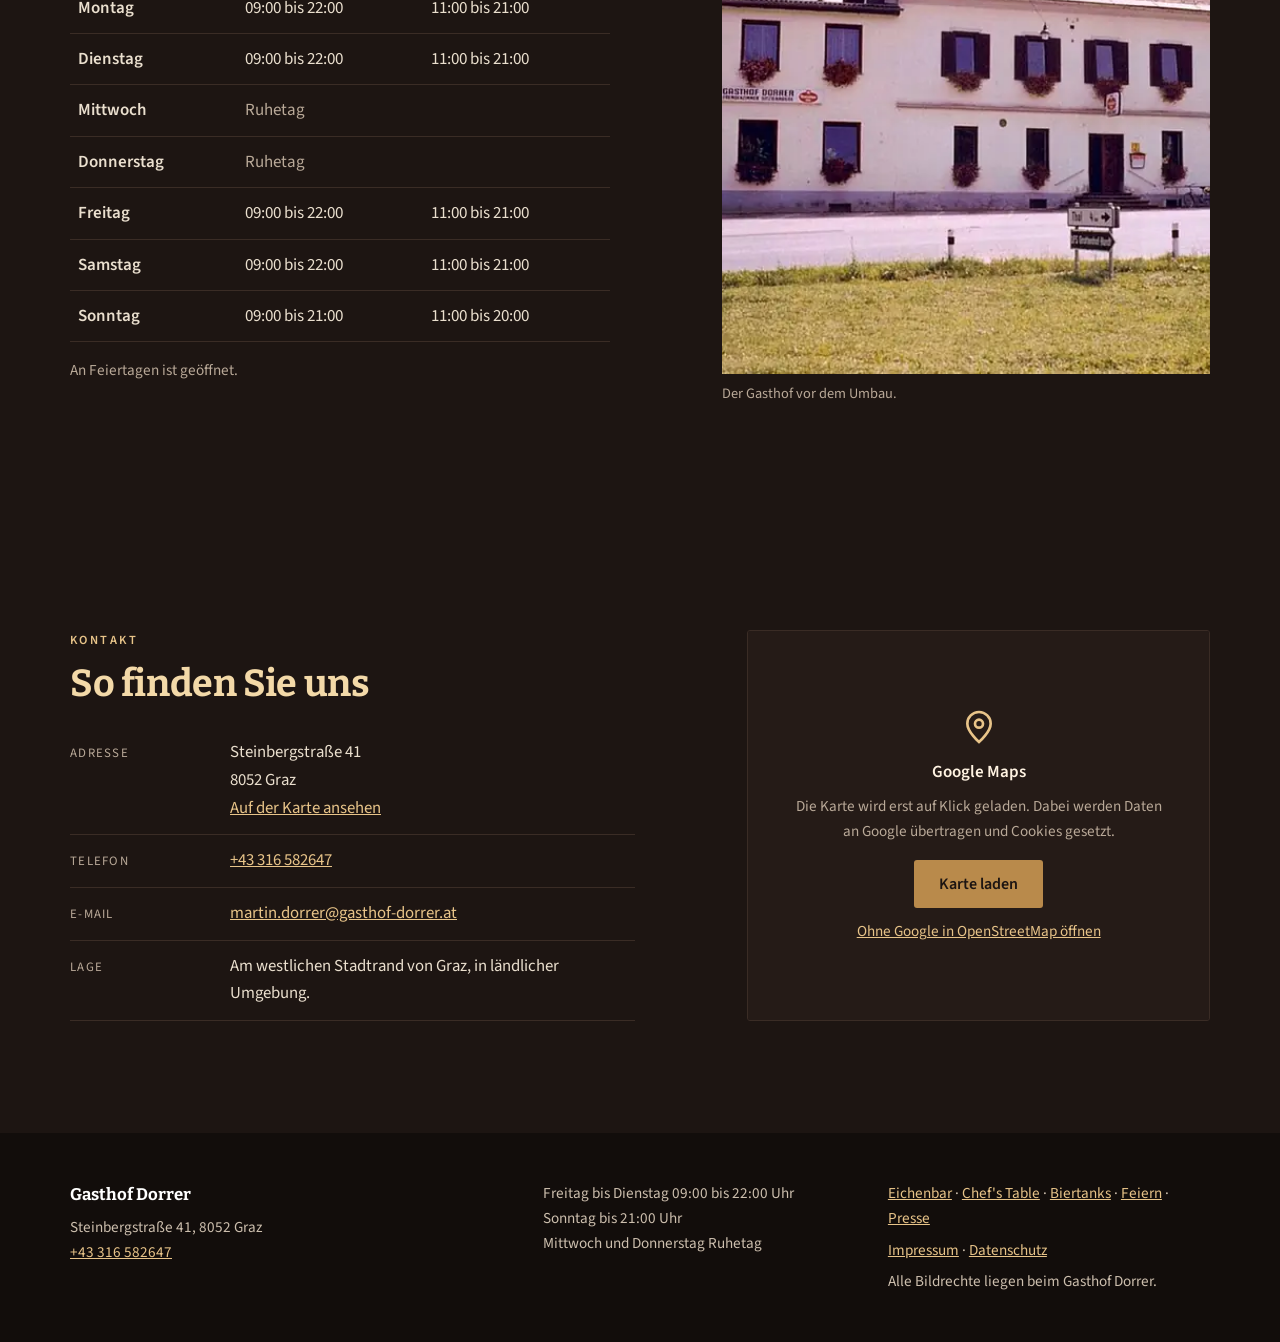
==== commit 40eaceee: "Add files via upload" ====
--- a/index.html
+++ b/index.html
@@ -421,22 +421,25 @@
 .tagesmenue-box{border-left:4px solid var(--farbe-akzent);background:#fff;padding:.9rem 1.1rem;border-radius:3px;margin:0 0 1.2rem}
 .tagesmenue-box strong{display:block;font-family:var(--schrift-titel);color:var(--farbe-primaer);font-size:1.1rem}
 </style>
+<link rel="stylesheet" href="assets/gemeinsam.css">
 </head>
-<body>
+<body class="seite-dunkel">
 
 <header class="kopf">
   <div class="rand kopf-innen">
     <nav class="hauptnav nav-a" aria-label="Unterseiten">
       <ul>
+        <li><a href="eichenbar.html">Eichenbar</a></li>
         <li><a href="chef-table.html">Chef's Table</a></li>
         <li><a href="biertanks.html">Biertanks</a></li>
+        <li><a href="feiern.html">Feiern</a></li>
       </ul>
     </nav>
     <a class="wortmarke" href="#oben" aria-label="Gasthof Dorrer, zur Startseite"><img src="assets/img/logo-dorrer.png" alt="Gasthof Dorrer" width="770" height="470"></a>
     <nav class="hauptnav nav-b" aria-label="Bereiche">
       <ul>
-        <li><a href="#eichenbar">Eichenbar</a></li>
         <li><a href="#kueche">Küche</a></li>
+        <li><a href="presse.html">Presse</a></li>
         <li><a href="#zeiten">Zeiten</a></li>
         <li><a href="#kontakt">Kontakt</a></li>
       </ul>
@@ -520,6 +523,14 @@
       </ul>
       <div class="bilderpaar">
         <figure>
+          <img src="assets/img/eichenbar.webp" width="1900" height="1266" loading="lazy"
+               alt="Blick entlang der Eichenbar mit Zapfanlage, Gläserregal und Weinfässern">
+        </figure>
+        <figure>
+          <img src="assets/img/eichenbar-tresen.webp" width="1800" height="1200" loading="lazy"
+               alt="Die Eichenbar von vorne mit Kupferlampen und Biertank darüber">
+        </figure>
+        <figure>
           <img src="assets/img/weinfaesser.webp" width="1024" height="683" loading="lazy"
                alt="Regal aus Weinfässern neben Stehtischen im Gastraum">
         </figure>
@@ -528,79 +539,103 @@
                alt="Gedeckte Tische in der Gaststube mit Holzvertäfelung und Fenstern zum Garten">
         </figure>
       </div>
+      <p style="margin-top:1.6rem"><a class="knopf knopf-linie" href="eichenbar.html">Die ganze Geschichte der Eichenbar</a></p>
     </div>
   </section>
 
   <section id="kueche" aria-labelledby="kuecheTitel">
     <div class="rand">
       <div class="sektion-kopf augenmass">
-        <p class="marke">Auszug aus der Speisekarte</p>
-        <h2 id="kuecheTitel">Küche</h2>
-        <p data-inhalt="speise-intro">Steirisch und saisonal, dazu Fischklassiker und Gegrilltes. Die vollständige Karte liegt im Haus auf.</p>
-        <p data-inhalt="speise-pdf" hidden><a class="knopf knopf-voll" href="karten/speisekarte.pdf" target="_blank" rel="noopener">Ganze Speisekarte (PDF)</a></p>
-      </div>
+        <p class="marke">Kulinarik im Gasthof Dorrer</p>
+        <h2 id="kuecheTitel">Tradition trifft auf Genuss</h2>
+        <p data-inhalt="speise-intro">Wir legen Wert auf Qualität, frische Zutaten und ehrlichen Geschmack. Vom knusprigen Backhendl bis zum feinen Safranrisotto ist für jeden Geschmack etwas dabei.</p>
+      </div>
+
+      <div class="mitnehmen">
+        <div>
+          <p class="mitnehmen-marke">Für zu Hause</p>
+          <h3>Unsere Speisen zum Mitnehmen</h3>
+          <p>Einfach telefonisch vorbestellen, abholen und genießen!</p>
+        </div>
+        <a class="knopf knopf-voll" href="tel:+43316582647">Vorbestellen: +43 316 582647</a>
+      </div>
+
+      <h3 class="karte-titel">Ein kleiner Auszug aus unserer Speisekarte</h3>
+      <p data-inhalt="speise-pdf" hidden><a class="knopf knopf-linie" href="karten/speisekarte.pdf" target="_blank" rel="noopener">Ganze Speisekarte (PDF)</a></p>
       <div class="speisen-raster" data-inhalt="speisen">
         <div>
           <div class="karte-gruppe">
-            <h3>Fischklassiker</h3>
+            <h3>Wirtshausklassiker</h3>
             <ul>
-              <li>Goldbrassenfilet an Tomatennudeln mit Sardellen und Rucola</li>
-              <li>Gegrillte Calamari vom Rost mit Knoblauchbutter, Petersilienkartoffeln und Hausbrot</li>
+              <li><span class="gericht">Wiener Schnitzel vom Schwein</span><span class="beschreibung">Mit Pommes frites und Pfirsich mit Preiselbeeren.</span></li>
+              <li><span class="gericht">Cordon bleu vom Schwein oder von der Pute</span><span class="beschreibung">Mit Pommes frites oder wahlweise mit Reis, dazu gemischter Salat.</span></li>
+              <li><span class="gericht">Das „Meister-Schnitzerl“</span><span class="beschreibung">Weltweit nur beim Dorrer: knusprig gebackene Schweineschnitzerl aus dem Schweinekarree, dazu Gitterpommes, Wasabi-Mayo und Preiselbeeren.</span></li>
+              <li><span class="gericht">Klassischer Tafelspitz</span><span class="beschreibung">In kräftiger Rindsuppe mit Wurzelgemüse gekocht, dazu Röstkartoffeln, Cremespinat, Schnittlauchsauce und Apfelkren.</span></li>
             </ul>
           </div>
           <div class="karte-gruppe">
-            <h3>Vegetarische Gerichte</h3>
+            <h3>Frisch &amp; Leicht</h3>
             <ul>
-              <li>Gnocchi in Tomatensauce mit Rucola und gegrilltem Schafskäse</li>
-              <li>Teigtaschen gefüllt mit Ricotta und Rucola in brauner Butter und buntem Gemüse</li>
+              <li><span class="gericht">Hühnerbrustwürfel vom Grill</span><span class="beschreibung">Auf buntem Blattsalat mit American Dressing, Toast und gegrillten Süßkartoffeln.</span></li>
+              <li><span class="gericht">Steirischer Backhendlsalat</span><span class="beschreibung">Knusprig gebackene Hühnerbruststreifen auf buntem Blattsalat, verfeinert mit steirischem Kürbiskernöl.</span></li>
             </ul>
           </div>
         </div>
         <div>
           <div class="karte-gruppe">
-            <h3>Aus der vitalen Küche</h3>
+            <h3>Fisch</h3>
             <ul>
-              <li>Hühnerbrustwürfel vom Grill auf buntem Blattsalat mit American Dressing, Toast und gegrillten Süßkartoffeln</li>
-              <li>Backhendlsalat, Hühnerbruststreifen auf buntem Blattsalat mit Kernöl</li>
+              <li><span class="gericht">Gebratene Forelle mit Knoblauch</span><span class="beschreibung">Serviert mit Petersilienkartoffeln.</span></li>
+              <li><span class="gericht">Goldbrassenfilet</span><span class="beschreibung">Auf Tomatennudeln mit Sardellen und frischem Rucola.</span></li>
+              <li><span class="gericht">Gegrillte Calamari vom Rost</span><span class="beschreibung">Mit Knoblauchbutter, Petersilienkartoffeln und Hausbrot.</span></li>
             </ul>
           </div>
           <div class="karte-gruppe">
-            <h3>Vom Grill</h3>
+            <h3>Köstliches vom Grill</h3>
             <ul>
-              <li>Schweinskotelett, Hühnerbrust und Schweinefilet mit Buttergemüse und Farmer Pommes</li>
-              <li>Beef Burger mit Speck und Cheddar, BBQ Sauce und Pommes frites</li>
+              <li><span class="gericht">Dreierlei vom Grill</span><span class="beschreibung">Schweinskotelett, Hühnerbrust und Schweinefilet mit Buttergemüse und Farmer Pommes.</span></li>
+              <li><span class="gericht">Hausspieß vom Grill</span><span class="beschreibung">Zartes Schweinefilet und Hühnerbrust auf kurz gebratenem Gemüse, mit Sweet-Chilisauce verfeinert. Dazu Ofenkartoffel mit Knoblauchsauce.</span></li>
             </ul>
           </div>
           <div class="karte-gruppe">
-            <h3>Hausgemachte Desserts</h3>
+            <h3>Vegetarische Köstlichkeiten</h3>
             <ul>
-              <li>Wechselnd, die Auswahl steht an der Tafel.</li>
+              <li><span class="gericht">Gnocchi in Tomatensauce</span><span class="beschreibung">Mit frischem Rucola und gegrilltem Schafskäse.</span></li>
+              <li><span class="gericht">Safranrisotto mit Schafsmilchkäse</span><span class="beschreibung">Verfeinert mit Nüssen, gebratenen Feigen und Gemüse.</span></li>
             </ul>
           </div>
         </div>
       </div>
 
-      <div class="teller">
-        <figure>
-          <img src="assets/img/backhendl.webp" width="760" height="507" loading="lazy"
-               alt="Panierte Hühnerteile mit grünen Bohnen und Risotto auf weißem Teller">
-          <figcaption>Backhendl, Samstag und Sonntag</figcaption>
-        </figure>
-        <figure>
-          <img src="assets/img/burger.webp" width="760" height="507" loading="lazy"
-               alt="Burger mit Cheddar und Salat, dazu Pommes frites im Drahtkorb">
-          <figcaption>Burger, Montag</figcaption>
-        </figure>
-        <figure>
-          <img src="assets/img/wild.webp" width="760" height="507" loading="lazy"
-               alt="Rosa gebratene Fleischmedaillons mit Püree und Süßkartoffelspalten">
-          <figcaption>Wild, September bis November</figcaption>
-        </figure>
-        <figure>
-          <img src="assets/img/gnocchi.webp" width="760" height="507" loading="lazy"
-               alt="Gnocchi mit Kirschtomaten und Kräutern in tiefem weißem Teller">
-          <figcaption>Gnocchi, vegetarisch</figcaption>
-        </figure>
+      <div class="spezial" aria-labelledby="spezialTitel">
+        <div class="spezial-text">
+          <p class="marke">Vom Dorrer</p>
+          <h3 id="spezialTitel">Unsere Wirtshaus-Spezialitäten</h3>
+          <ul class="spezial-liste">
+            <li><span class="gericht">Steirisches Backhenderl</span><span class="beschreibung">Goldbraun und knusprig gebacken, ein echter Wirtshausklassiker.</span></li>
+            <li><span class="gericht">Dorrer Grillplatte</span> <span class="preis">€&nbsp;23,00 pro Person</span><span class="beschreibung">Eine reichhaltige Auswahl aus Mini-Cordon-bleu, knusprigen Backhendlstreifen, Grillkotelett und gegrillter Hühnerbrust. Dazu servieren wir Reis, Kartoffeln, Grillgemüse, Pommes frites und verschiedene Dipsaucen.</span></li>
+            <li><span class="gericht">Beef Burger</span><span class="beschreibung">Saftiges Rindfleisch mit knusprigem Speck, Cheddar und BBQ-Sauce, serviert mit Pommes frites.</span></li>
+          </ul>
+          <p class="spezial-montag"><strong>Jeden Montag ab 14 Uhr:</strong> Ripperl und Schnitzelburger.</p>
+        </div>
+        <div class="spezial-bilder">
+          <figure class="breit">
+            <img src="assets/img/backhenderl.webp" width="1600" height="793" loading="lazy" alt="Ein Korb voll goldbraun gebackenem Backhenderl mit Zitrone und Petersilie">
+            <figcaption>Steirisches Backhenderl</figcaption>
+          </figure>
+          <figure class="breit">
+            <img src="assets/img/grillplatte.webp" width="1600" height="592" loading="lazy" alt="Dorrer Grillplatte mit Backhendlstreifen, Hühnerbrust, Steaks, Kotelett, Schnitzel, Reis, Gemüse und Pommes frites">
+            <figcaption>Dorrer Grillplatte</figcaption>
+          </figure>
+          <figure>
+            <img src="assets/img/burger-beef.webp" width="514" height="514" loading="lazy" alt="Beef Burger mit geschmolzenem Cheddar und Salat, dahinter Pommes frites">
+            <figcaption>Beef Burger</figcaption>
+          </figure>
+          <figure>
+            <img src="assets/img/ripperl.webp" width="1048" height="510" loading="lazy" alt="Knusprige Ripperl auf dem Holzbrett mit BBQ-Sauce und Ofenkartoffel">
+            <figcaption>Ripperl, jeden Montag</figcaption>
+          </figure>
+        </div>
       </div>
 
       <div class="saison">
@@ -613,7 +648,7 @@
             <h4>Bärlauch und Frühlingsgemüse</h4>
           </li>
           <li class="saison-karte">
-            <div class="saison-bild saison-bild--figur" style="--saison-farbe:#e4ead3"><img src="assets/img/maskottchen.webp" width="681" height="884" loading="lazy" alt=""></div>
+            <div class="saison-bild"><img src="assets/img/saison-spargel.webp" width="720" height="900" loading="lazy" alt="Das Dorrer-Männchen mit einem großen Bund grünem und weißem Spargel"></div>
             <p class="saison-zeit">Mai und Juni</p>
             <h4>Spargel</h4>
           </li>
@@ -623,7 +658,7 @@
             <h4>Eierschwammerl und Pilze</h4>
           </li>
           <li class="saison-karte">
-            <div class="saison-bild saison-bild--figur" style="--saison-farbe:#f1dcc4"><img src="assets/img/maskottchen.webp" width="681" height="884" loading="lazy" alt=""></div>
+            <div class="saison-bild"><img src="assets/img/saison-grill.webp" width="720" height="900" loading="lazy" alt="Das Dorrer-Männchen als Koch am Grill mit Steaks in der Küche"></div>
             <p class="saison-zeit">August</p>
             <h4>Alles vom Grill</h4>
           </li>
@@ -799,7 +834,7 @@
         Mittwoch und Donnerstag Ruhetag</p>
     </div>
     <div>
-      <p style="margin:0 0 .4rem"><a href="chef-table.html">Chef's Table</a> &middot; <a href="biertanks.html">Biertanks</a></p>
+      <p style="margin:0 0 .4rem"><a href="eichenbar.html">Eichenbar</a> &middot; <a href="chef-table.html">Chef's Table</a> &middot; <a href="biertanks.html">Biertanks</a> &middot; <a href="feiern.html">Feiern</a> &middot; <a href="presse.html">Presse</a></p>
       <p style="margin:0 0 .4rem"><a href="impressum.html">Impressum</a> &middot; <a href="datenschutz.html">Datenschutz</a></p>
       <p style="margin:0">Alle Bildrechte liegen beim Gasthof Dorrer.</p>
     </div>
--- a/assets/gemeinsam.css
+++ b/assets/gemeinsam.css
@@ -0,0 +1,148 @@
+/* GASTHOF DORRER · Dunkles Farbschema für alle Seiten (Wunsch Gasthof, wie Biertanks).
+   Wird NACH dem Seiten-CSS geladen und überschreibt nur Farben. */
+:root{
+  --farbe-primaer:#e8c489;      /* Text-Akzent (Links, Überschriften-Marken) */
+  --farbe-rot:#6d1f28;          /* Weinrot für Flächen (Tagesmenü-Band) */
+  --farbe-akzent:#b98a4b;
+  --farbe-text:#eadfce;
+  --farbe-flaeche:#1d1512;
+  --farbe-flaeche-2:#251b17;
+  --farbe-dunkel:#120d0b;
+  --farbe-linie:#3a2c25;
+  --farbe-gedaempft:#b9a998;
+  color-scheme:dark;
+}
+body{background:var(--farbe-flaeche);color:var(--farbe-text)}
+h2{color:#f3d9a8}
+h3{color:#f6ead6}
+a{color:#e8c489}
+strong{color:#fff3e2}
+:focus-visible{outline-color:var(--farbe-akzent)}
+
+/* Kopf und Logo */
+.kopf{background:var(--farbe-flaeche);border-bottom-color:var(--farbe-linie)}
+.hauptnav a{color:var(--farbe-text)}
+.hauptnav a:hover,.hauptnav a:focus-visible,.hauptnav a[aria-current=page],.hauptnav a.aktiv{color:#e8c489}
+.wortmarke img{background:#f6f1e8;border-radius:6px;padding:4px 10px}
+.titel{background:#120d0b}
+
+/* Knöpfe */
+.knopf-voll{background:var(--farbe-akzent);color:#1d1512}
+.knopf-voll:hover{background:#cfa060}
+.knopf-linie{color:#e8c489;border-color:#5a4538}
+.knopf-linie:hover{border-color:#e8c489}
+
+/* Weiße Kästen auf dunkel umstellen */
+.hinweis,.tagesmenue-box,.bestaetigung,.fb-box,.sorten li{background:#251b17;color:var(--farbe-text)}
+.hinweis{color:#d6c7b3}
+.tagesmenue-box strong{color:#f3d9a8}
+.tagesmenue-band{background:var(--farbe-rot);color:#fff8f0}
+.fb-zustimmung p{color:var(--farbe-gedaempft)}
+.platzhalter{background:#4a3a22;color:#f3d9a8}
+.karte-gruppe h3,.karte-gruppe .preis,.urlaub-zeile,.jahr,.generationen .jahr,.saison-zeit,.marke{color:#e8c489}
+
+/* Formulare */
+.feld input,.feld select,.feld textarea,
+.res-form input,.res-form select,.res-form textarea{background:#2a1f1a;color:var(--farbe-text);border-color:#4a3a30}
+.res-form{background:var(--farbe-flaeche-2);color:var(--farbe-text)}
+.fehler,.res-form .fehler,.res-zustimmung.ungueltig{color:#ff9a8a}
+.feld.ungueltig input,.feld.ungueltig select{border-color:#ff9a8a}
+.res-zustimmung input{accent-color:var(--farbe-akzent)}
+
+/* Mobile Leiste */
+.mobilleiste{background:var(--farbe-dunkel);border-top-color:var(--farbe-linie)}
+.mobilleiste a:first-child{color:#e8c489}
+.mobilleiste a:last-child{background:var(--farbe-akzent);color:#1d1512}
+
+/* Hinweis-Popup */
+.hinweis-popup{background:rgba(0,0,0,.7)}
+.hinweis-popup__karte{background:#251b17;color:var(--farbe-text)}
+.hinweis-popup__marke{color:#e8c489}
+.hinweis-popup__titel{color:#fff}
+
+/* Fuß */
+.fuss{background:#120d0b}
+
+/* ---------- Navigation mit 8 Punkten ---------- */
+@media (min-width:860px) and (max-width:1099px){
+  .kopf-innen{flex-wrap:wrap;gap:.1rem 1.1rem;padding:.45rem 0}
+  .wortmarke{flex:0 0 100%;order:0}
+  .wortmarke img{height:50px}
+  .nav-a{order:1}.nav-b{order:2}
+}
+@media (min-width:1100px){.kopf-innen{gap:1.3rem}.hauptnav ul{gap:.2rem 1rem}}
+
+/* ---------- Unterseiten: Geschichte, Galerie, Video, Presse ---------- */
+.geschichte{max-width:68ch}
+.geschichte p{font-size:1.08rem}
+.leitsatz{font-family:var(--schrift-titel);font-size:clamp(1.3rem,3vw,1.8rem);line-height:1.3;color:#f3d9a8;border-left:4px solid var(--farbe-akzent);padding:.2rem 0 .2rem 1.2rem;margin:0 0 1rem;max-width:34ch}
+.stuecke{list-style:none;margin:0;padding:0;display:grid;gap:1.2rem}
+@media (min-width:760px){.stuecke{grid-template-columns:1fr 1fr}}
+.stuecke li{background:#251b17;border:1px solid var(--farbe-linie);border-top:3px solid var(--farbe-akzent);border-radius:4px;padding:1.2rem 1.3rem}
+.stuecke .generation{display:block;font-size:.75rem;letter-spacing:.16em;text-transform:uppercase;color:var(--farbe-akzent);font-weight:600;margin-bottom:.3rem}
+.stuecke h3{font-size:1.2rem;margin-bottom:.5rem}
+.stuecke p{margin:0}
+.galerie{display:grid;gap:.8rem;grid-template-columns:1fr}
+@media (min-width:640px){.galerie{grid-template-columns:1fr 1fr}}
+.galerie figure img{width:100%;aspect-ratio:3/2;object-fit:cover;border-radius:4px}
+.galerie .breit{grid-column:1/-1}
+.galerie .breit img{aspect-ratio:16/8}
+.unterschrift{font-family:var(--schrift-titel);color:#f3d9a8;margin-top:1.4rem}
+.unterschrift span{display:block;font-family:var(--schrift-text);font-size:.95rem;color:var(--farbe-gedaempft)}
+.punkte{margin:0 0 1.2rem;padding-left:1.2rem}
+.punkte li{margin:.25rem 0}
+.punkte li::marker{color:var(--farbe-akzent)}
+.eckzahlen{list-style:none;margin:1.4rem 0;padding:0;display:grid;gap:.8rem;grid-template-columns:repeat(auto-fit,minmax(150px,1fr))}
+.eckzahlen li{border:1px solid var(--farbe-linie);border-radius:4px;padding:.9rem 1rem;background:#251b17}
+.eckzahlen strong{display:block;font-family:var(--schrift-titel);font-size:1.9rem;line-height:1;color:#f3d9a8;margin-bottom:.3rem}
+.eckzahlen span{font-size:.92rem;color:var(--farbe-gedaempft)}
+.hochkant{display:grid;gap:1.4rem;align-items:center}
+@media (min-width:820px){.hochkant{grid-template-columns:1fr 1fr;gap:3rem}}
+.hochvideo{position:relative;max-width:360px;margin:0 auto;border-radius:8px;overflow:hidden;background:#000;box-shadow:0 18px 50px rgba(0,0,0,.5)}
+.hochvideo video{display:block;width:100%;height:auto;aspect-ratio:9/16;object-fit:cover}
+.rocker{max-width:340px;margin:0 auto}
+.rocker img{aspect-ratio:auto;border-radius:6px}
+.presse-liste{list-style:none;margin:0;padding:0;display:grid;gap:1.4rem;grid-template-columns:repeat(auto-fit,minmax(240px,1fr))}
+.presse-liste li{background:#251b17;border:1px solid var(--farbe-linie);border-radius:4px;overflow:hidden;display:flex;flex-direction:column}
+.presse-liste a.seite{display:block;background:#f4efe6;line-height:0}
+.presse-liste a.seite img{width:100%;aspect-ratio:3/4;object-fit:cover;object-position:top;border-radius:0;transition:opacity .2s ease}
+.presse-liste a.seite:hover img{opacity:.9}
+.presse-liste .text{padding:1rem 1.1rem 1.2rem}
+.presse-liste .jahr-marke{font-size:.75rem;letter-spacing:.16em;text-transform:uppercase;color:var(--farbe-akzent);font-weight:600}
+.presse-liste h3{margin:.25rem 0 .4rem;font-size:1.15rem}
+.presse-liste p{margin:0;font-size:.95rem;color:var(--farbe-gedaempft)}
+.bildzoom{position:fixed;inset:0;z-index:120;background:rgba(0,0,0,.88);display:flex;align-items:center;justify-content:center;padding:16px;cursor:zoom-out}
+.bildzoom img{max-width:100%;max-height:100%;width:auto;height:auto;border-radius:2px;aspect-ratio:auto;object-fit:contain}
+.bildzoom[hidden]{display:none}
+.discovideo{max-width:760px;border-radius:6px;overflow:hidden;background:#000;box-shadow:0 18px 50px rgba(0,0,0,.45)}
+.discovideo video{display:block;width:100%;height:auto;aspect-ratio:16/9;object-fit:cover}
+
+/* ---------- Küche (Startseite) ---------- */
+.karte-titel{font-size:1.25rem;margin:var(--abstand-l) 0 1rem;color:#f6ead6}
+.karte-gruppe li{padding:.45rem 0}
+.karte-gruppe .gericht{font-weight:600;color:#fff3e2}
+.karte-gruppe .beschreibung,.spezial-liste .beschreibung{display:block;font-size:.95rem;color:var(--farbe-gedaempft);line-height:1.5}
+.mitnehmen{display:flex;flex-wrap:wrap;align-items:center;justify-content:space-between;gap:1rem 2rem;margin-top:var(--abstand-m);padding:1.2rem 1.4rem;border:1px solid var(--farbe-akzent);border-radius:6px;background:#251b17}
+.mitnehmen h3{margin:0 0 .2rem;font-size:1.25rem}
+.mitnehmen p{margin:0}
+.mitnehmen-marke{font-size:.75rem;letter-spacing:.16em;text-transform:uppercase;color:var(--farbe-akzent);font-weight:600}
+.spezial{margin-top:var(--abstand-l);border:1px solid var(--farbe-akzent);border-radius:8px;overflow:hidden;background:#120d0b;display:grid}
+@media (min-width:900px){.spezial{grid-template-columns:1.1fr .9fr}}
+.spezial-text{padding:clamp(1.4rem,3vw,2.4rem)}
+.spezial-text h3{font-size:clamp(1.4rem,3vw,1.9rem);color:#f3d9a8;margin-bottom:1rem}
+.spezial-liste{list-style:none;margin:0;padding:0}
+.spezial-liste li{padding:.7rem 0;border-bottom:1px solid var(--farbe-linie)}
+.spezial-liste .gericht{font-family:var(--schrift-titel);font-weight:600;font-size:1.1rem;color:#fff3e2}
+.spezial-liste .preis{white-space:nowrap;font-weight:600;color:#e8c489;margin-left:.4rem}
+.spezial-montag{margin:1.1rem 0 0;padding:.7rem .9rem;border-left:4px solid var(--farbe-akzent);background:#251b17}
+.spezial-bilder{display:grid;gap:2px;grid-template-columns:1fr 1fr;align-content:stretch}
+@media (min-width:900px){.spezial-bilder{grid-template-columns:1fr}}
+.spezial-bilder figure{margin:0;min-height:0}
+.spezial-bilder img{width:100%;height:100%;aspect-ratio:3/2;object-fit:cover;border-radius:0}
+/* Spezialitäten: 4 Bilder */
+.spezial-bilder{grid-template-columns:1fr 1fr!important;gap:2px;align-content:start}
+.spezial-bilder figure{position:relative}
+.spezial-bilder .breit{grid-column:1/-1}
+.spezial-bilder img{aspect-ratio:1/1;height:auto}
+.spezial-bilder .breit img{aspect-ratio:2/1}
+.spezial-bilder figcaption{position:absolute;left:0;right:0;bottom:0;padding:1.4rem .8rem .5rem;background:linear-gradient(transparent,rgba(0,0,0,.75));color:#f6ead6;font-size:.85rem;font-weight:600}
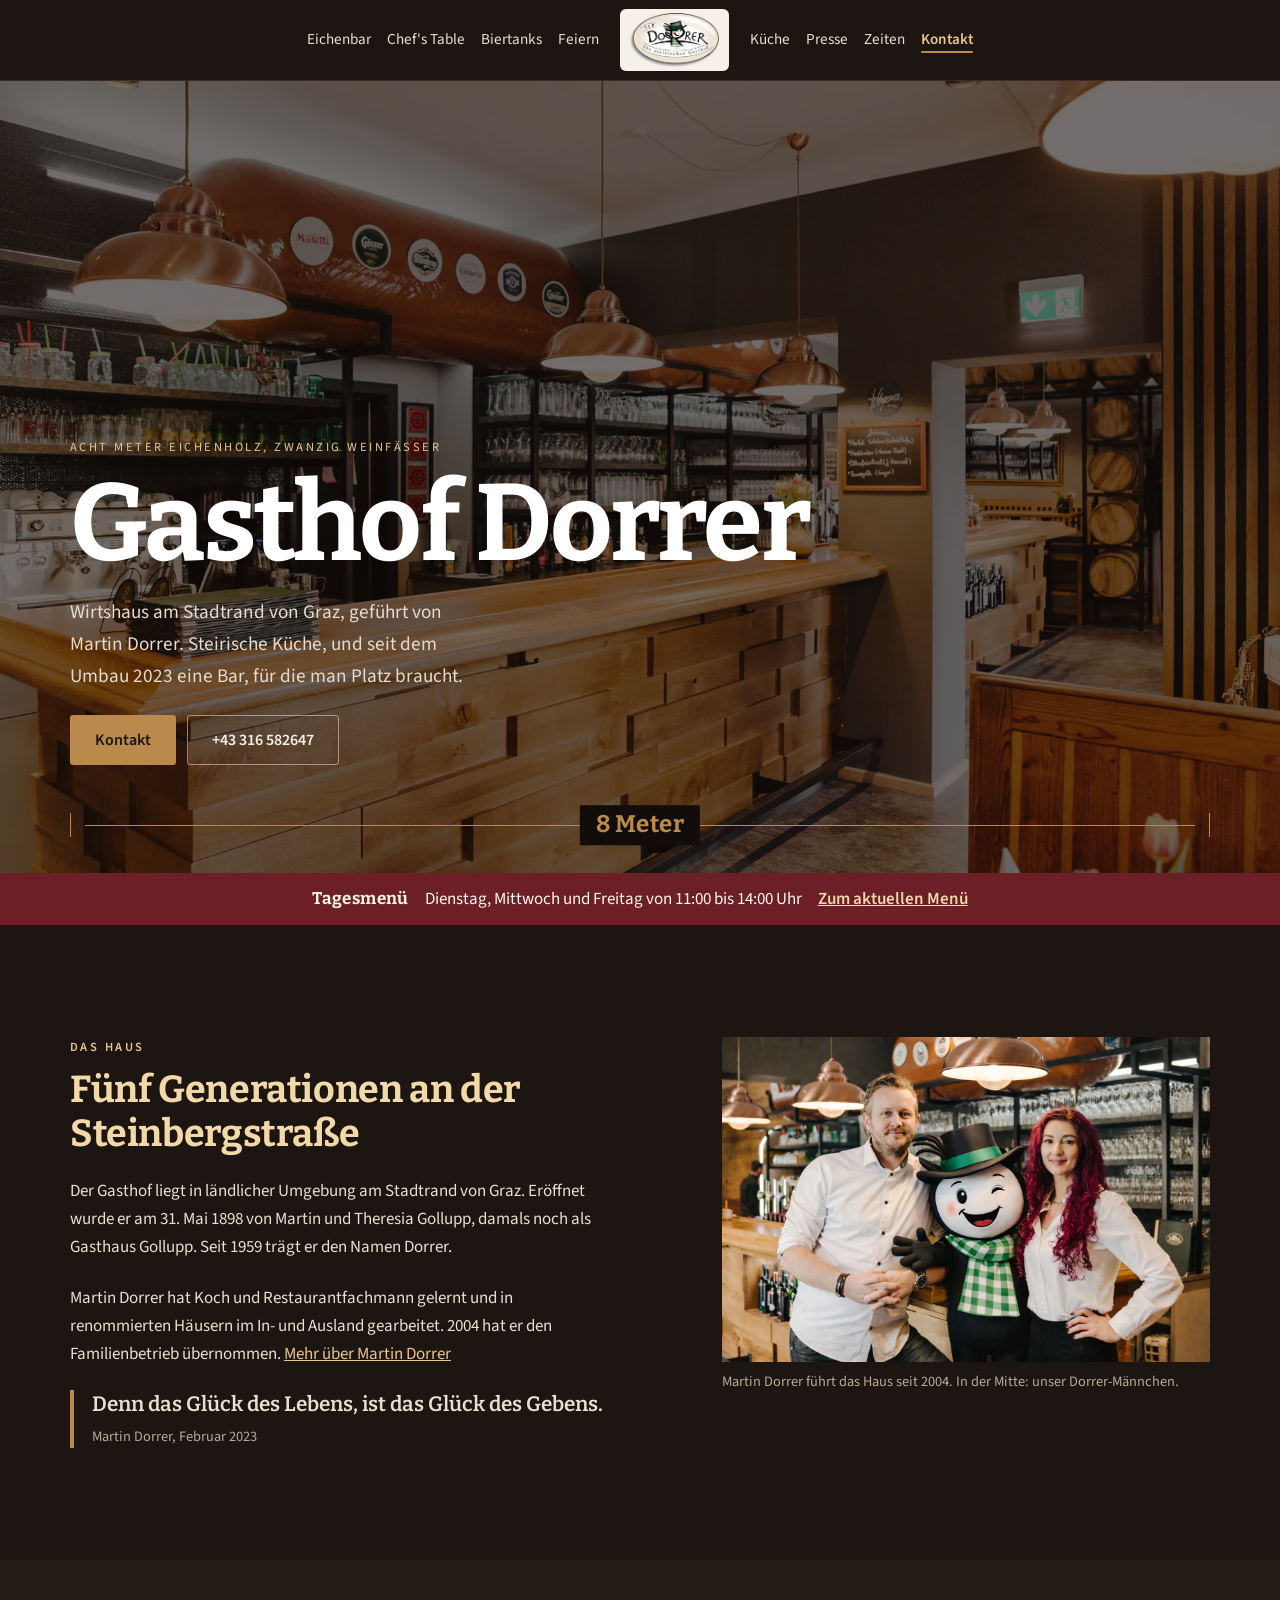
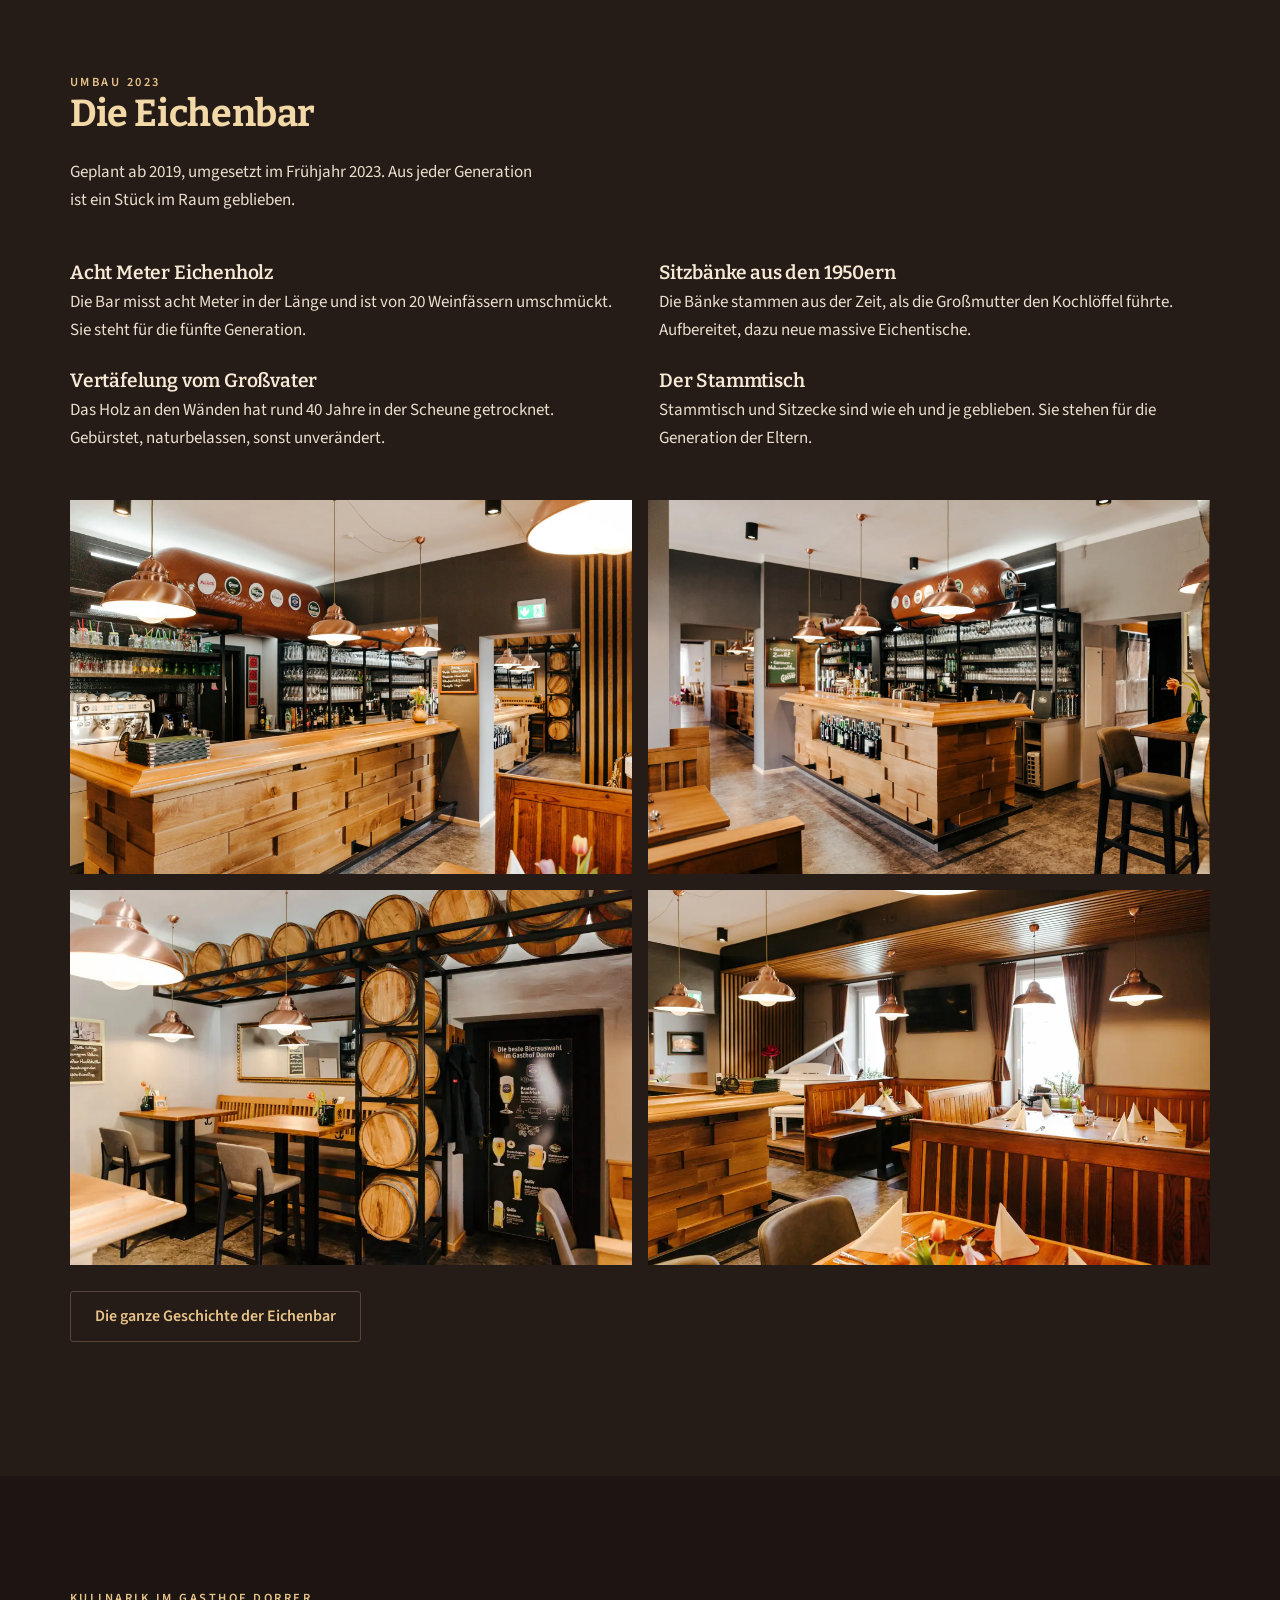
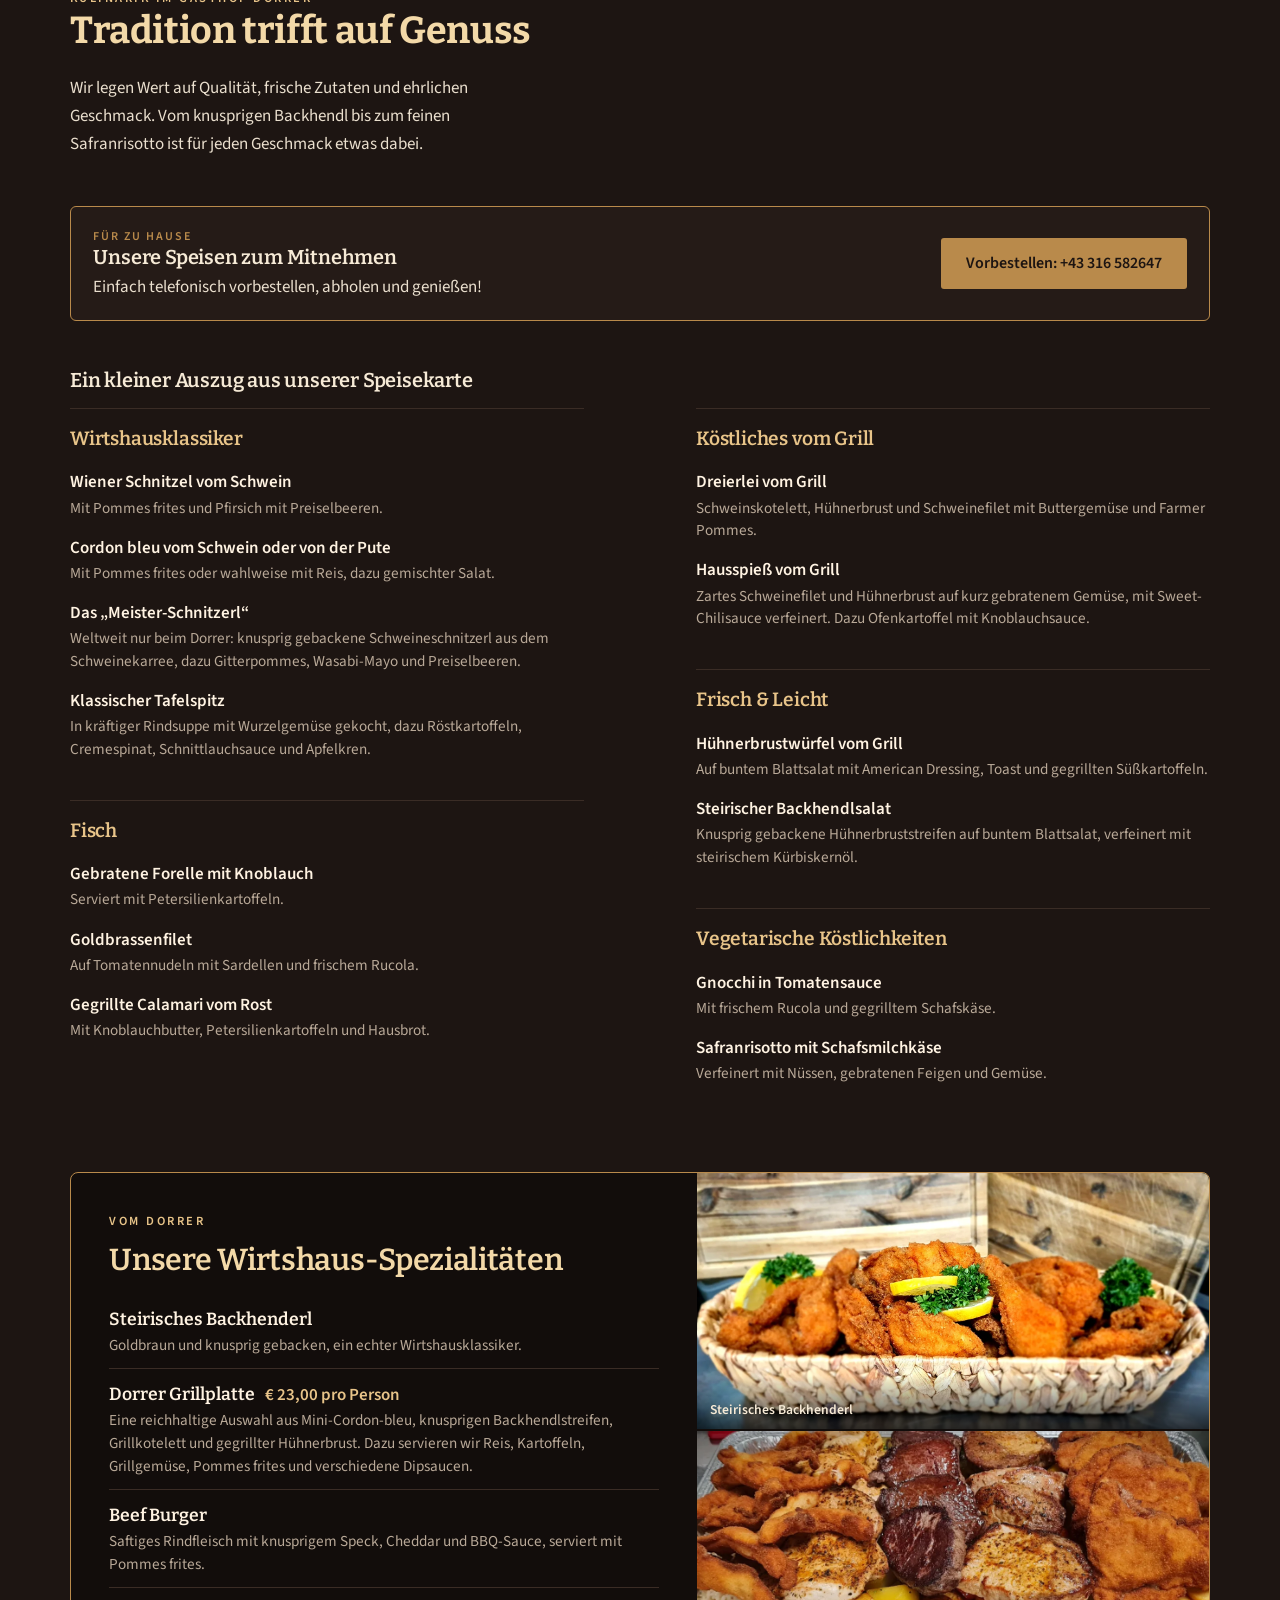
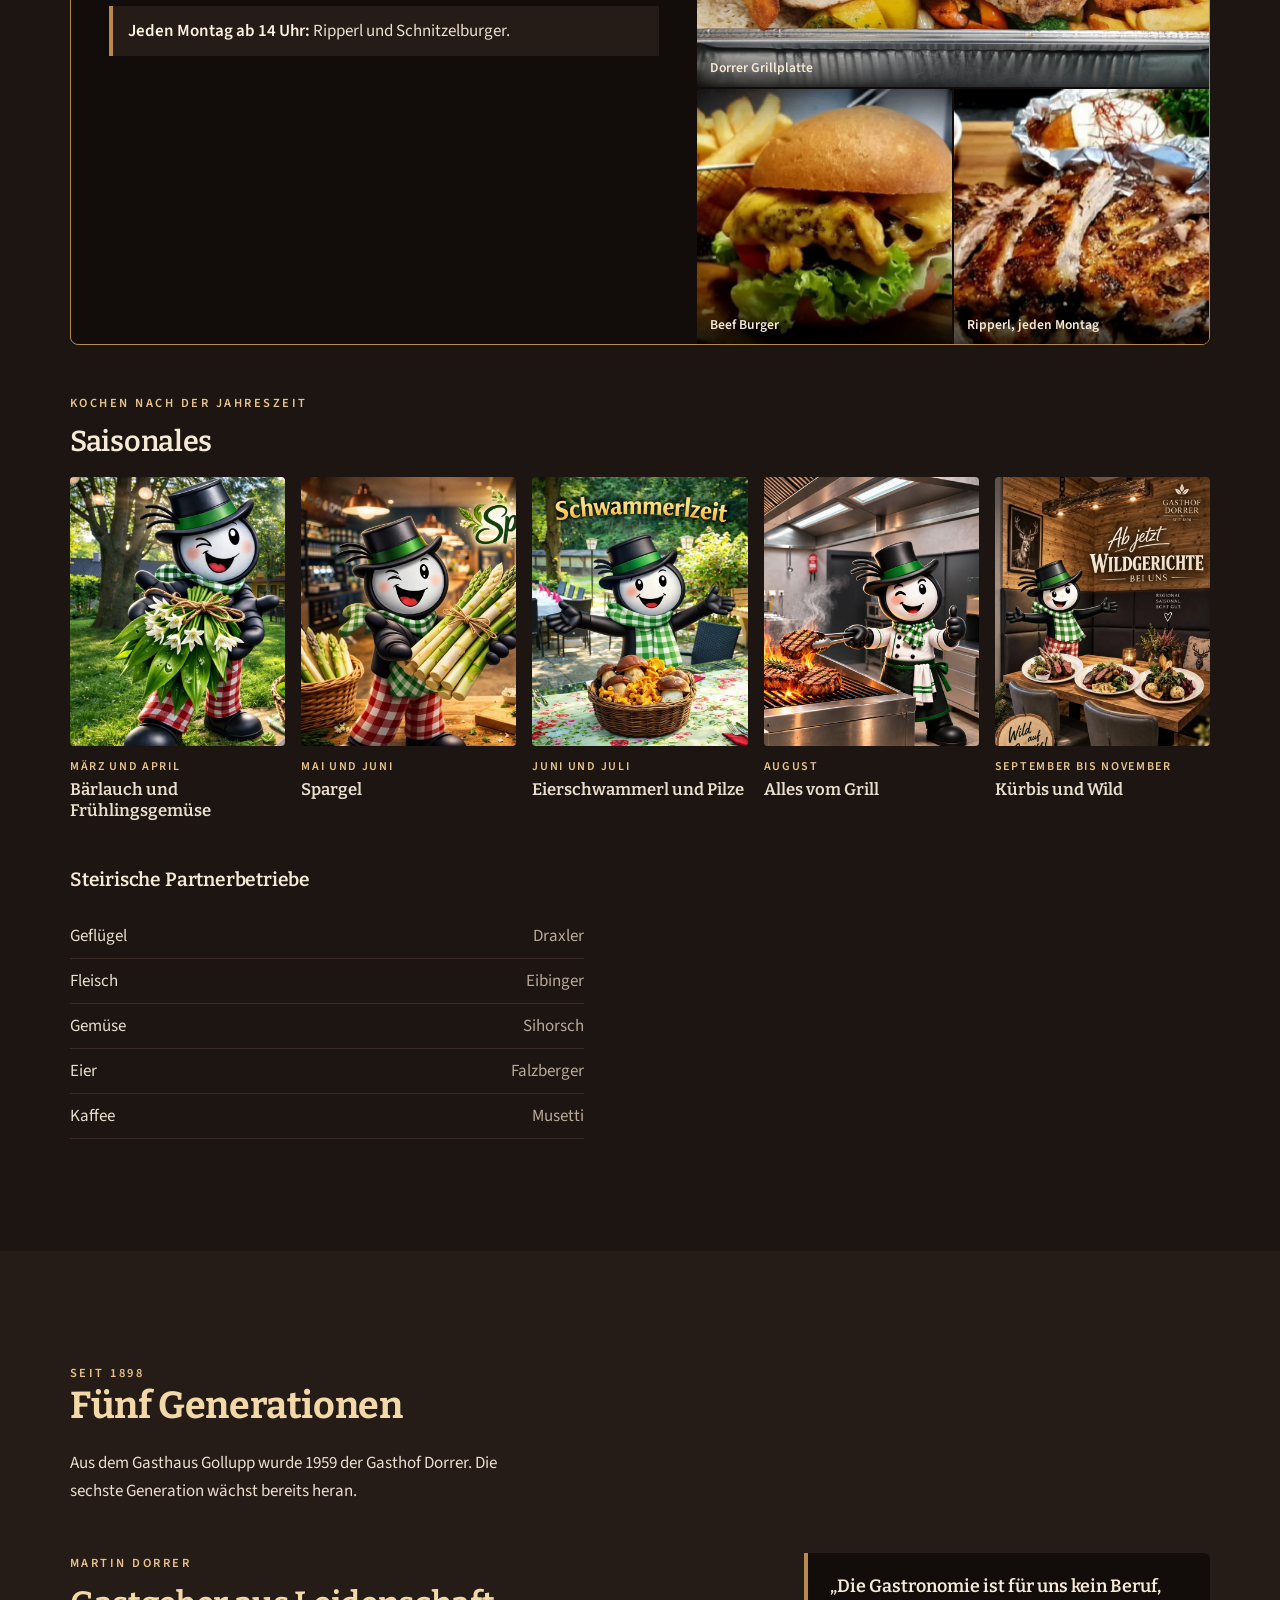
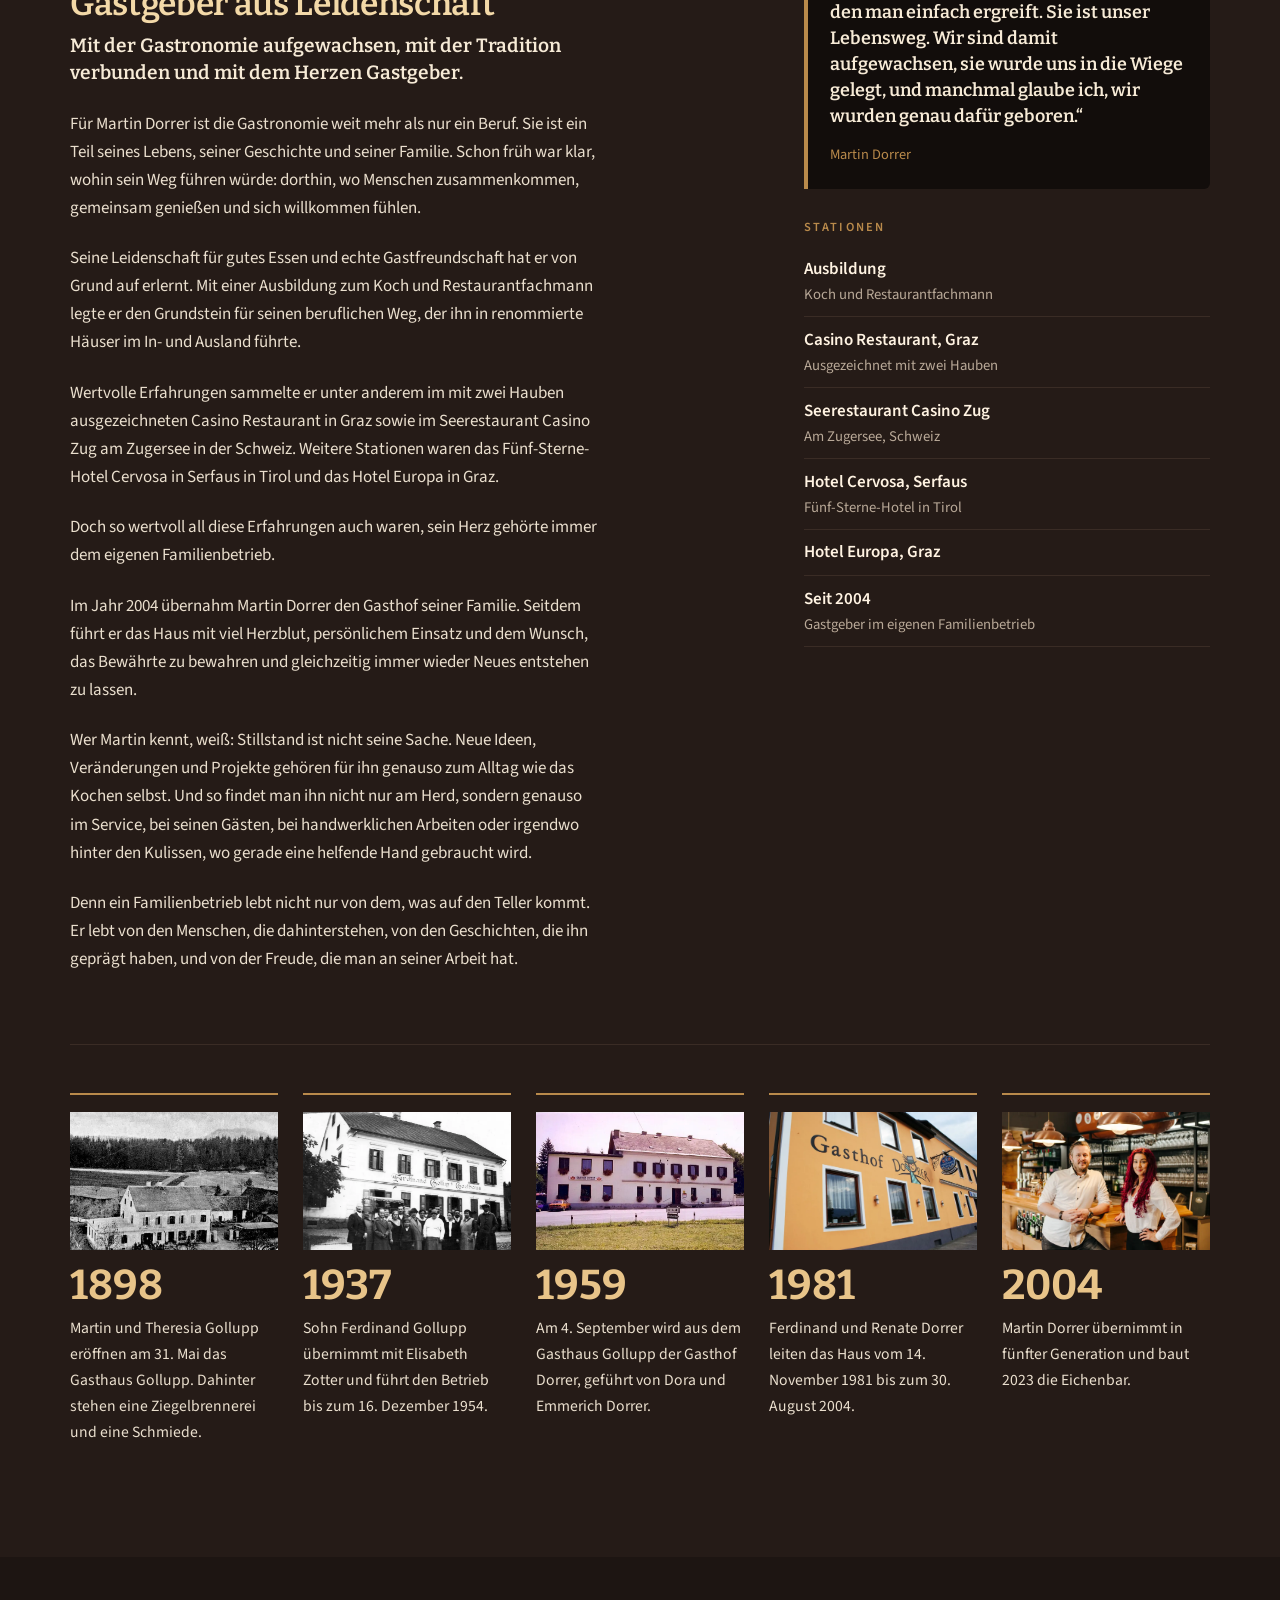
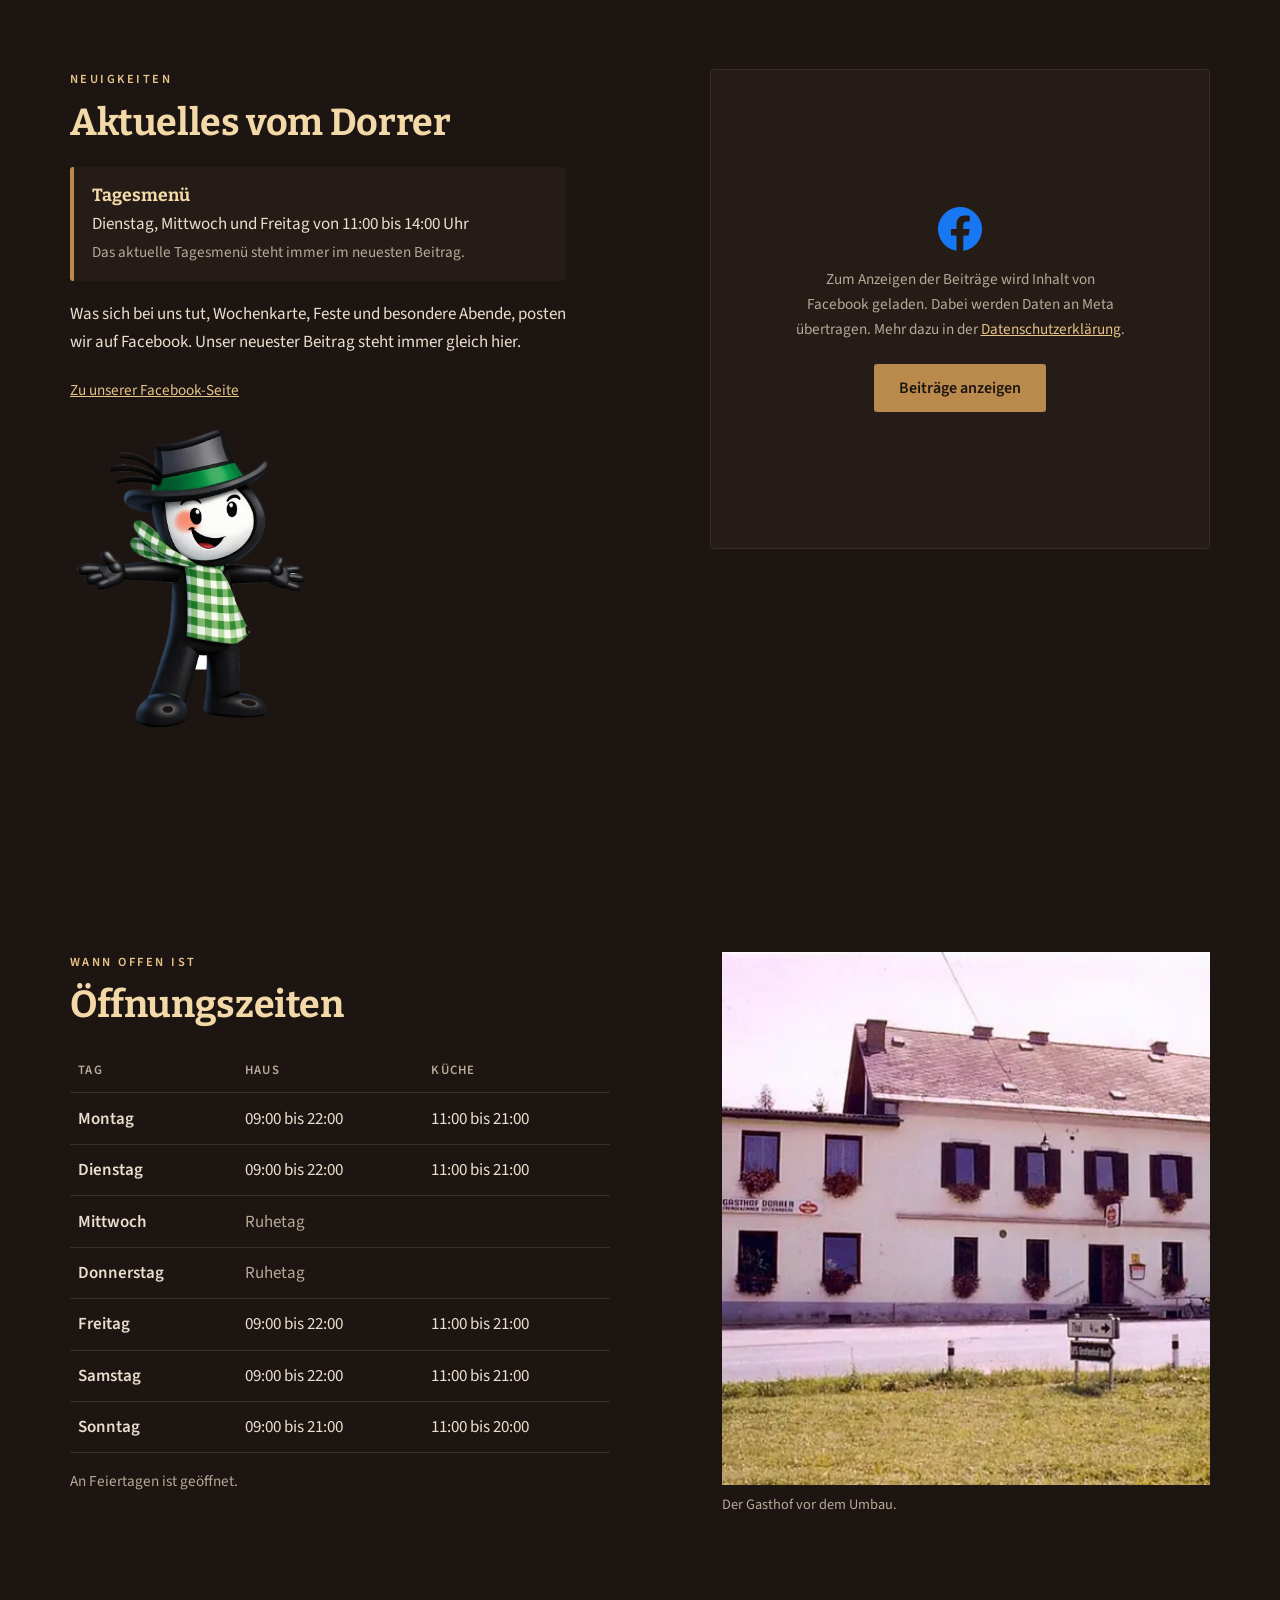
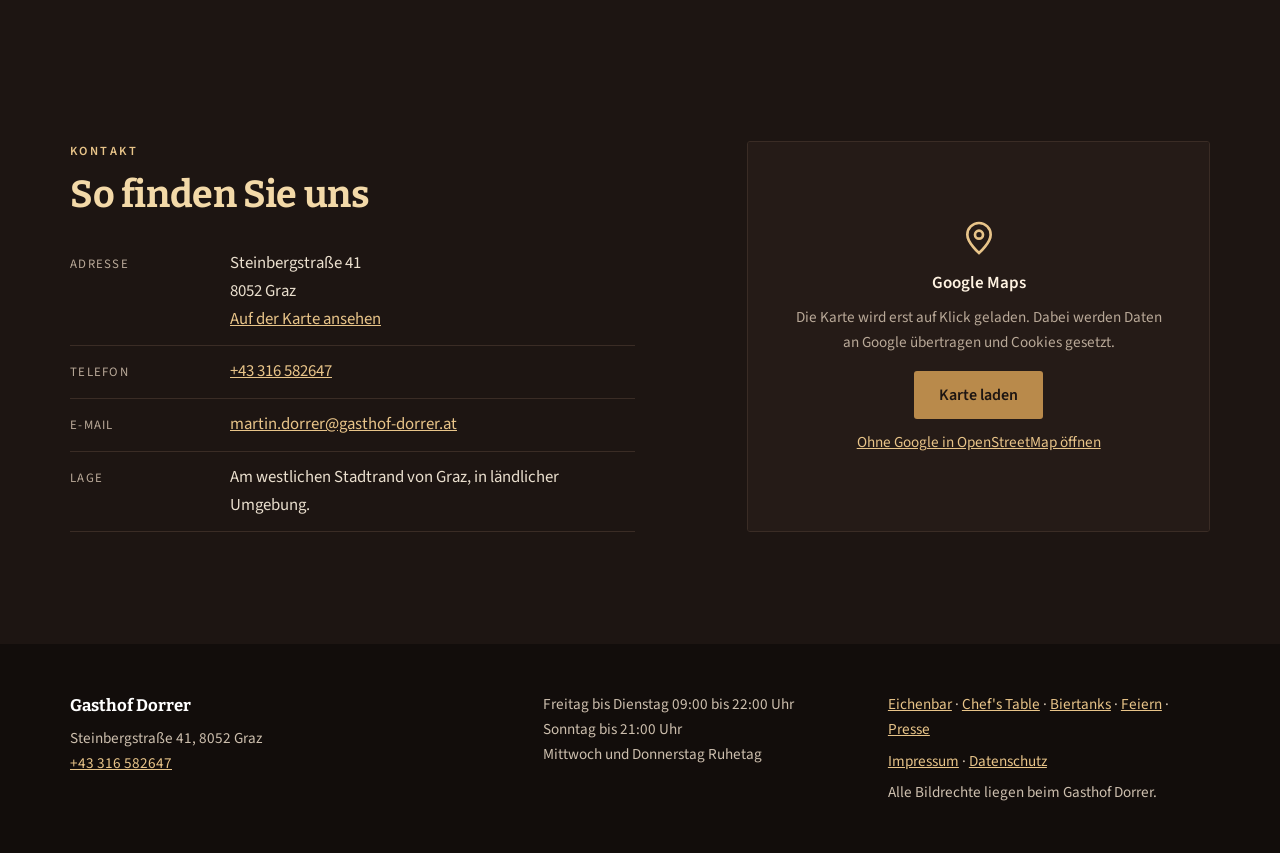
==== commit 99e30e29: "Add files via upload" ====
--- a/index.html
+++ b/index.html
@@ -482,7 +482,7 @@
         <p class="marke">Das Haus</p>
         <h2 id="hausTitel">Fünf Generationen an der Steinbergstraße</h2>
         <p>Der Gasthof liegt in ländlicher Umgebung am Stadtrand von Graz. Eröffnet wurde er am 31. Mai 1898 von Martin und Theresia Gollupp, damals noch als Gasthaus Gollupp. Seit 1959 trägt er den Namen Dorrer.</p>
-        <p>Martin Dorrer hat Koch und Restaurantfachmann gelernt und unter anderem im haubengekrönten Casino Restaurant am Zuger See in der Schweiz und in einem Tiroler Fünfsternehaus gearbeitet. 2004 hat er den Familienbetrieb übernommen und steht seither selbst am Herd.</p>
+        <p>Martin Dorrer hat Koch und Restaurantfachmann gelernt und in renommierten Häusern im In- und Ausland gearbeitet. 2004 hat er den Familienbetrieb übernommen. <a href="#martin">Mehr über Martin Dorrer</a></p>
         <blockquote class="zitat">
           Denn das Glück des Lebens, ist das Glück des Gebens.
           <cite>Martin Dorrer, Februar 2023</cite>
@@ -675,7 +675,7 @@
           <h3>Steirische Partnerbetriebe</h3>
           <ul class="sachliste">
             <li><span>Geflügel</span><span>Draxler</span></li>
-            <li><span>Fleisch</span><span>Haring</span></li>
+            <li><span>Fleisch</span><span>Eibinger</span></li>
             <li><span>Gemüse</span><span>Sihorsch</span></li>
             <li><span>Eier</span><span>Falzberger</span></li>
             <li><span>Kaffee</span><span>Musetti</span></li>
@@ -691,6 +691,36 @@
         <p class="marke">Seit 1898</p>
         <h2 id="geschichteTitel">Fünf Generationen</h2>
         <p>Aus dem Gasthaus Gollupp wurde 1959 der Gasthof Dorrer. Die sechste Generation wächst bereits heran.</p>
+      </div>
+
+      <div class="gastgeber" id="martin">
+        <div class="gastgeber-text">
+          <p class="marke">Martin Dorrer</p>
+          <h3 class="gastgeber-titel">Gastgeber aus Leidenschaft</h3>
+          <p class="gastgeber-lead">Mit der Gastronomie aufgewachsen, mit der Tradition verbunden und mit dem Herzen Gastgeber.</p>
+          <p>Für Martin Dorrer ist die Gastronomie weit mehr als nur ein Beruf. Sie ist ein Teil seines Lebens, seiner Geschichte und seiner Familie. Schon früh war klar, wohin sein Weg führen würde: dorthin, wo Menschen zusammenkommen, gemeinsam genießen und sich willkommen fühlen.</p>
+          <p>Seine Leidenschaft für gutes Essen und echte Gastfreundschaft hat er von Grund auf erlernt. Mit einer Ausbildung zum Koch und Restaurantfachmann legte er den Grundstein für seinen beruflichen Weg, der ihn in renommierte Häuser im In- und Ausland führte.</p>
+          <p>Wertvolle Erfahrungen sammelte er unter anderem im mit zwei Hauben ausgezeichneten Casino Restaurant in Graz sowie im Seerestaurant Casino Zug am Zugersee in der Schweiz. Weitere Stationen waren das Fünf-Sterne-Hotel Cervosa in Serfaus in Tirol und das Hotel Europa in Graz.</p>
+          <p>Doch so wertvoll all diese Erfahrungen auch waren, sein Herz gehörte immer dem eigenen Familienbetrieb.</p>
+          <p>Im Jahr 2004 übernahm Martin Dorrer den Gasthof seiner Familie. Seitdem führt er das Haus mit viel Herzblut, persönlichem Einsatz und dem Wunsch, das Bewährte zu bewahren und gleichzeitig immer wieder Neues entstehen zu lassen.</p>
+          <p>Wer Martin kennt, weiß: Stillstand ist nicht seine Sache. Neue Ideen, Veränderungen und Projekte gehören für ihn genauso zum Alltag wie das Kochen selbst. Und so findet man ihn nicht nur am Herd, sondern genauso im Service, bei seinen Gästen, bei handwerklichen Arbeiten oder irgendwo hinter den Kulissen, wo gerade eine helfende Hand gebraucht wird.</p>
+          <p>Denn ein Familienbetrieb lebt nicht nur von dem, was auf den Teller kommt. Er lebt von den Menschen, die dahinterstehen, von den Geschichten, die ihn geprägt haben, und von der Freude, die man an seiner Arbeit hat.</p>
+        </div>
+        <aside class="gastgeber-seite">
+          <blockquote class="gastgeber-zitat">
+            <p>„Die Gastronomie ist für uns kein Beruf, den man einfach ergreift. Sie ist unser Lebensweg. Wir sind damit aufgewachsen, sie wurde uns in die Wiege gelegt, und manchmal glaube ich, wir wurden genau dafür geboren.“</p>
+            <cite>Martin Dorrer</cite>
+          </blockquote>
+          <h4 class="stationen-titel">Stationen</h4>
+          <ul class="stationen">
+            <li><strong>Ausbildung</strong><span>Koch und Restaurantfachmann</span></li>
+            <li><strong>Casino Restaurant, Graz</strong><span>Ausgezeichnet mit zwei Hauben</span></li>
+            <li><strong>Seerestaurant Casino Zug</strong><span>Am Zugersee, Schweiz</span></li>
+            <li><strong>Hotel Cervosa, Serfaus</strong><span>Fünf-Sterne-Hotel in Tirol</span></li>
+            <li><strong>Hotel Europa, Graz</strong></li>
+            <li><strong>Seit 2004</strong><span>Gastgeber im eigenen Familienbetrieb</span></li>
+          </ul>
+        </aside>
       </div>
       <ol class="generationen">
         <li>
--- a/assets/gemeinsam.css
+++ b/assets/gemeinsam.css
@@ -146,3 +146,17 @@
 .spezial-bilder img{aspect-ratio:1/1;height:auto}
 .spezial-bilder .breit img{aspect-ratio:2/1}
 .spezial-bilder figcaption{position:absolute;left:0;right:0;bottom:0;padding:1.4rem .8rem .5rem;background:linear-gradient(transparent,rgba(0,0,0,.75));color:#f6ead6;font-size:.85rem;font-weight:600}
+/* Gastgeber Martin Dorrer (Fünf Generationen) */
+.gastgeber{display:grid;gap:2rem;margin:var(--abstand-m) 0 var(--abstand-l);padding-bottom:var(--abstand-l);border-bottom:1px solid var(--farbe-linie)}
+@media (min-width:900px){.gastgeber{grid-template-columns:1.25fr .75fr;gap:3.5rem;align-items:start}.gastgeber-seite{position:sticky;top:120px}}
+.gastgeber-text{max-width:66ch}
+.gastgeber-titel{font-size:clamp(1.5rem,3.4vw,2.1rem);color:#f3d9a8;margin-bottom:.6rem}
+.gastgeber-lead{font-family:var(--schrift-titel);font-size:1.2rem;line-height:1.4;color:#f6ead6}
+.gastgeber-zitat{margin:0 0 1.8rem;padding:1.3rem 1.4rem;border-left:4px solid var(--farbe-akzent);background:#120d0b;border-radius:0 6px 6px 0}
+.gastgeber-zitat p{font-family:var(--schrift-titel);font-size:1.12rem;line-height:1.45;color:#f6ead6;margin:0 0 .6rem}
+.gastgeber-zitat cite{font-style:normal;font-size:.9rem;color:var(--farbe-akzent)}
+.stationen-titel{font-size:.78rem;letter-spacing:.18em;text-transform:uppercase;color:var(--farbe-akzent);margin:0 0 .5rem}
+.stationen{list-style:none;margin:0;padding:0}
+.stationen li{padding:.55rem 0;border-bottom:1px solid var(--farbe-linie)}
+.stationen strong{display:block;color:#fff3e2}
+.stationen span{display:block;font-size:.92rem;color:var(--farbe-gedaempft)}
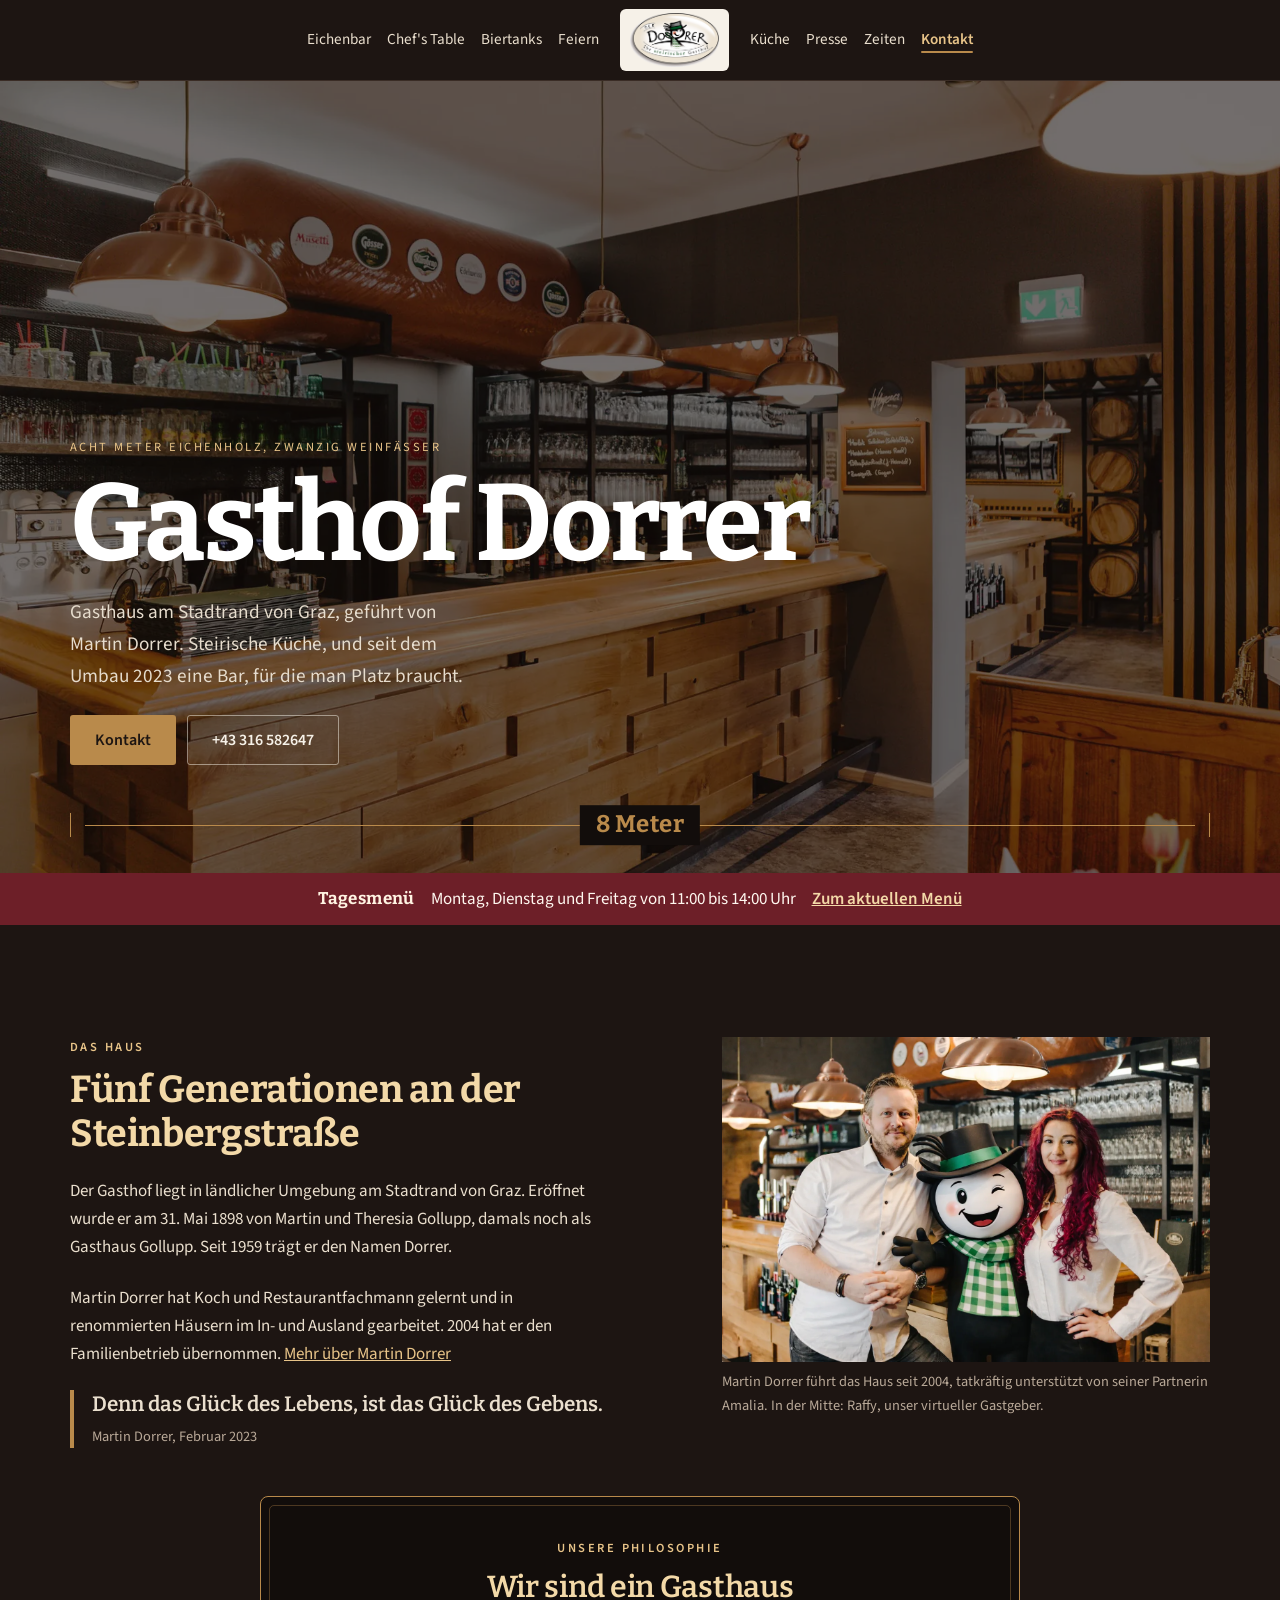
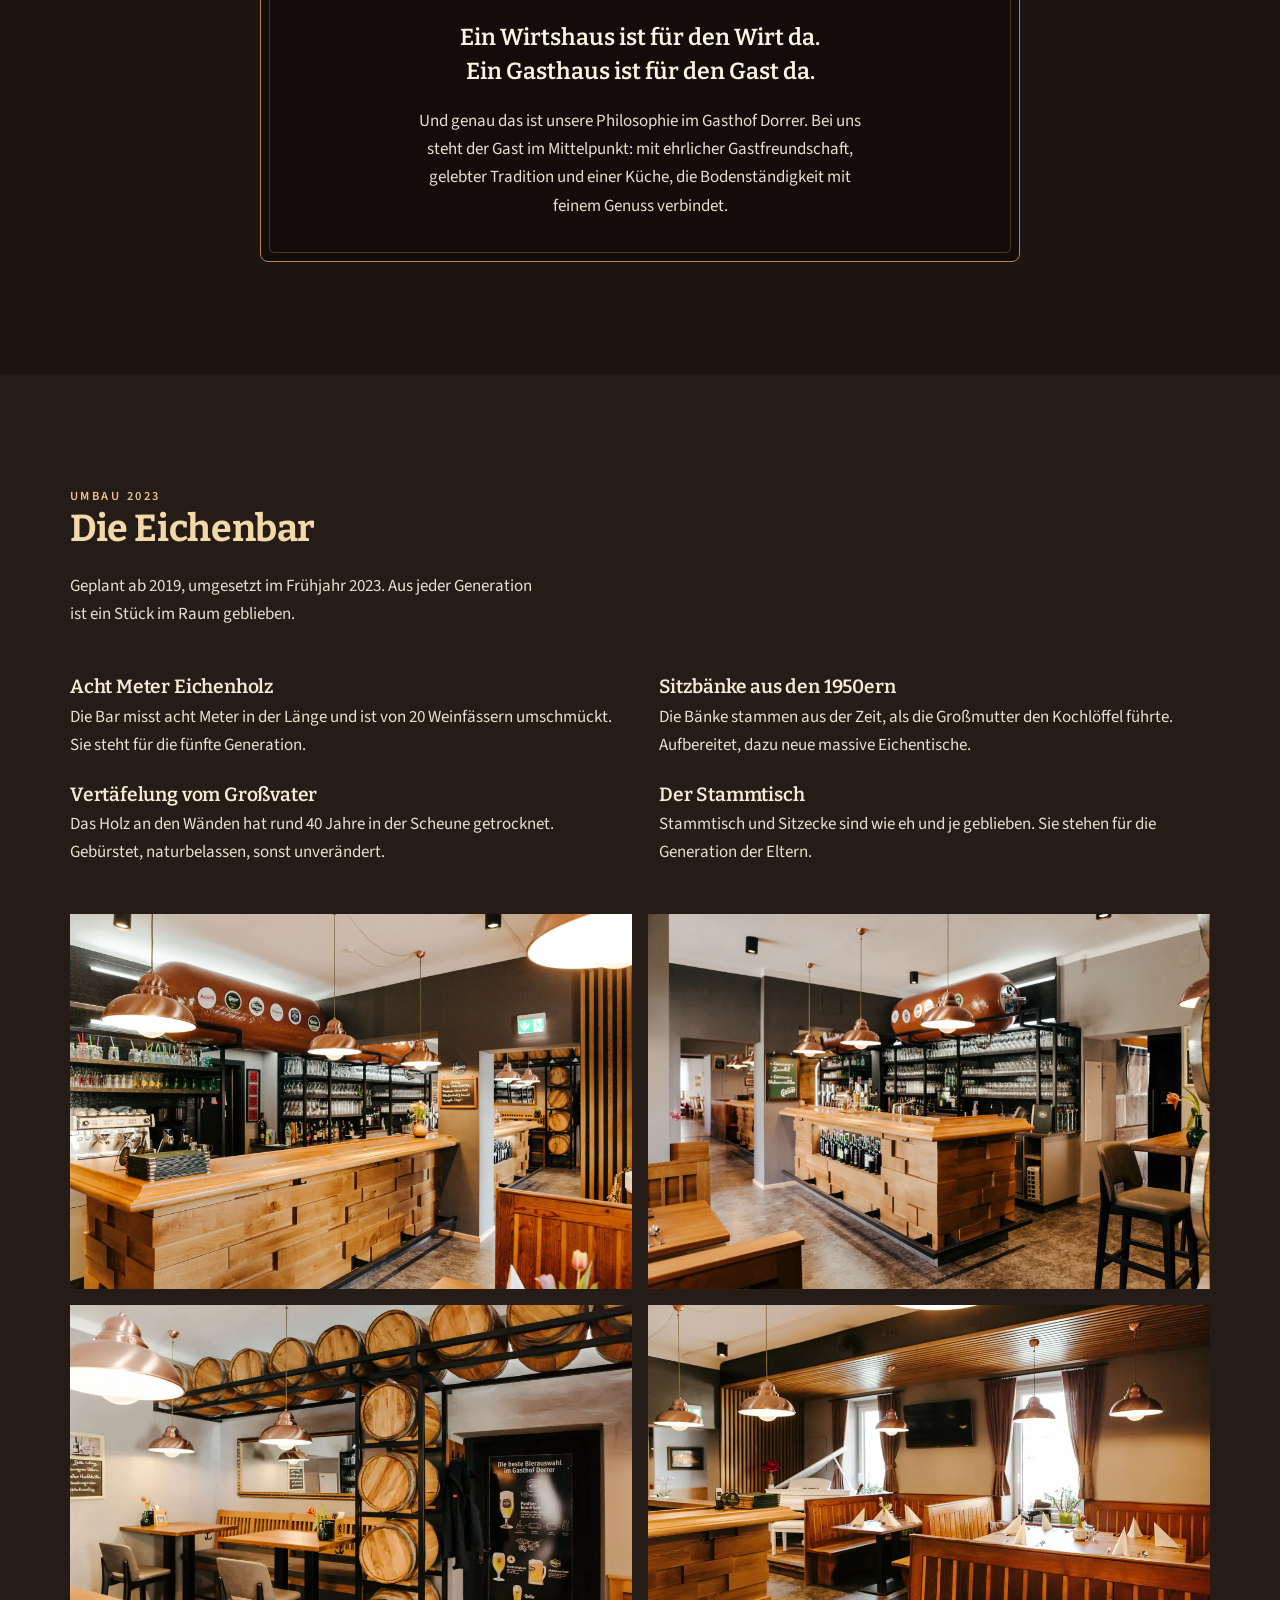
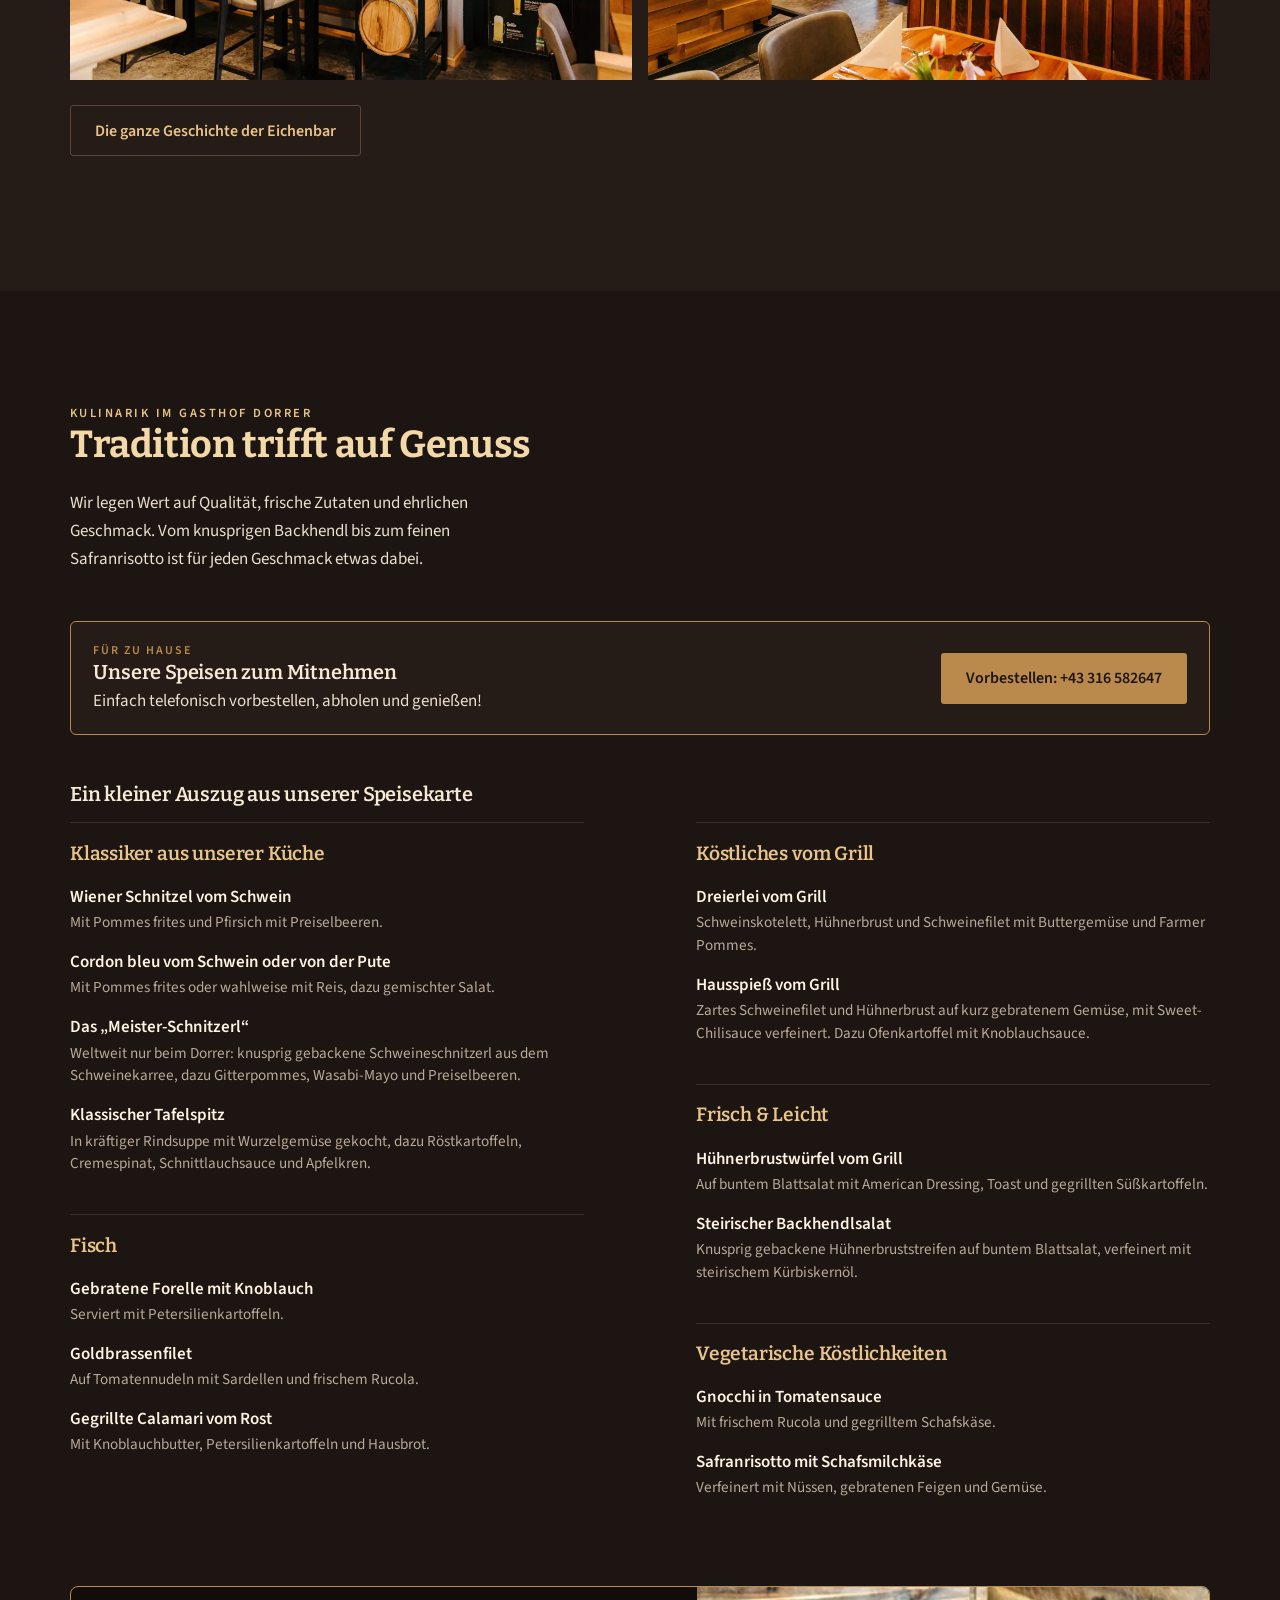
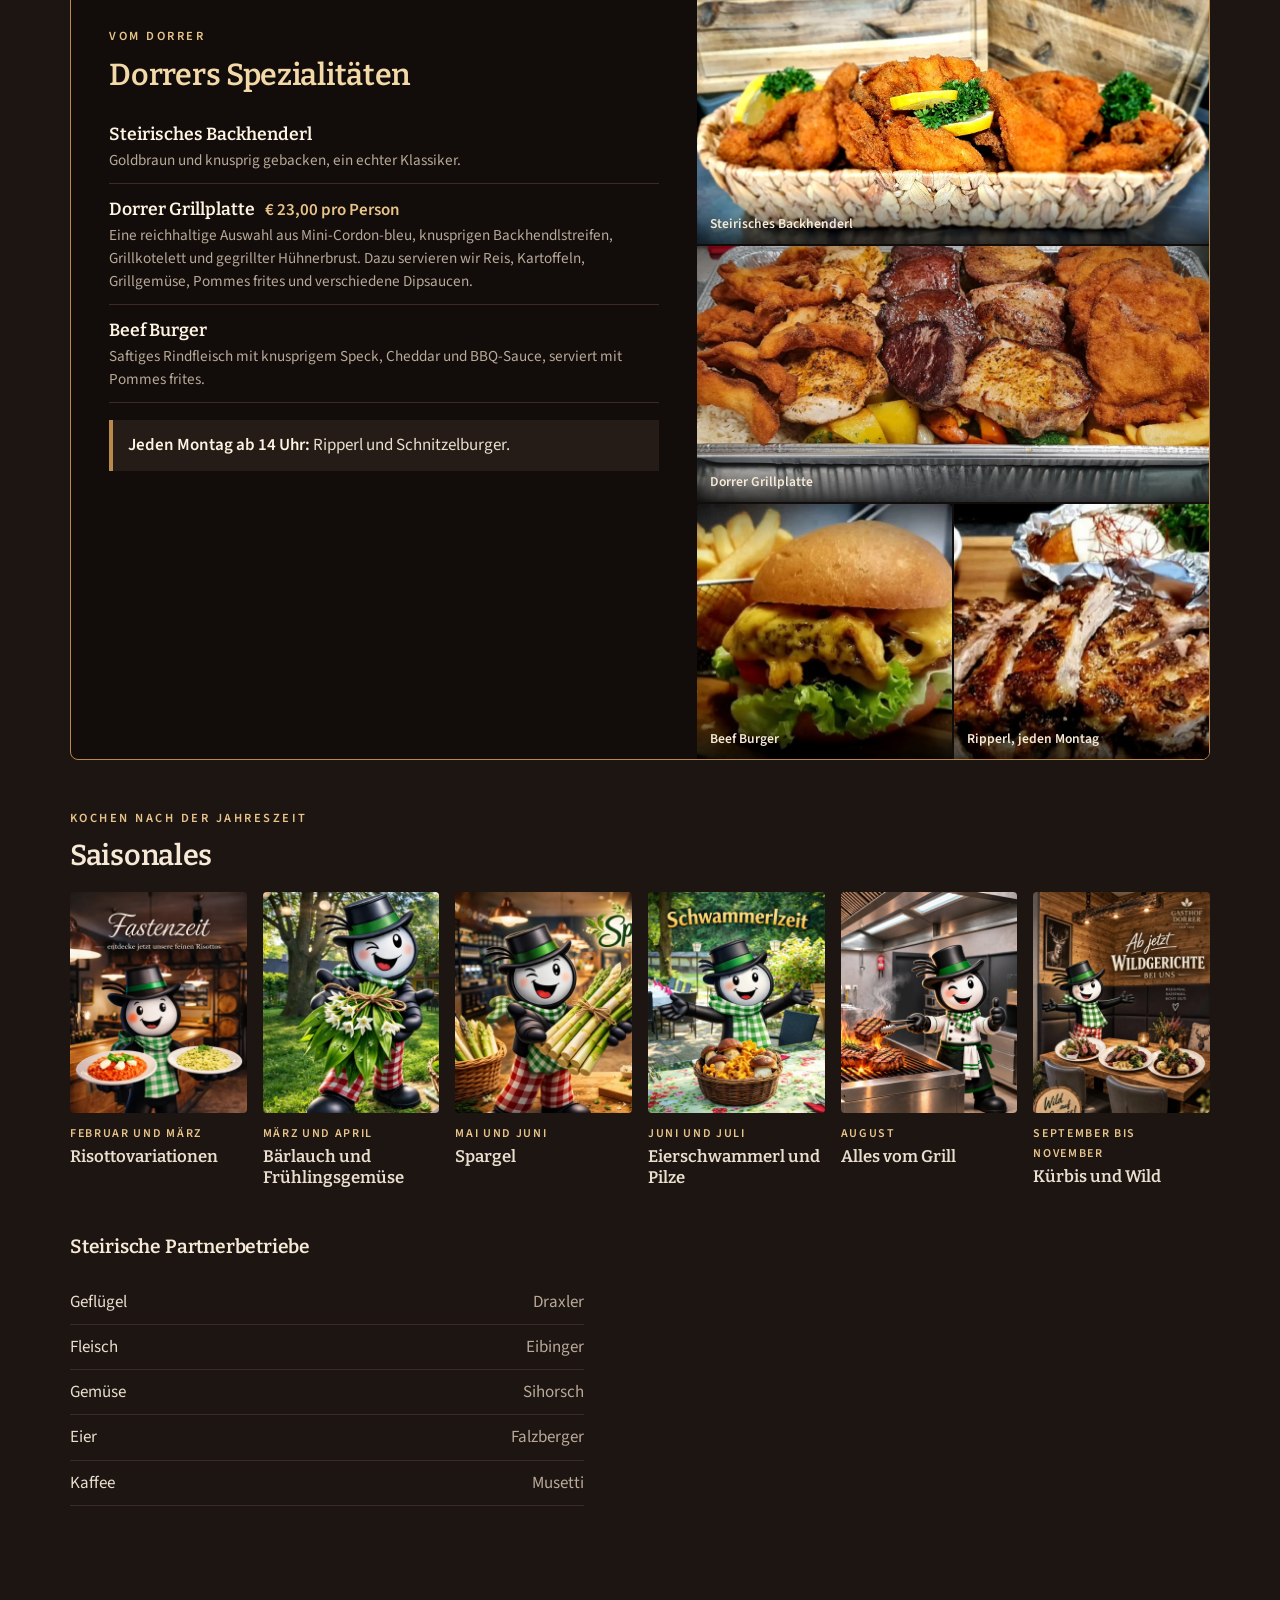
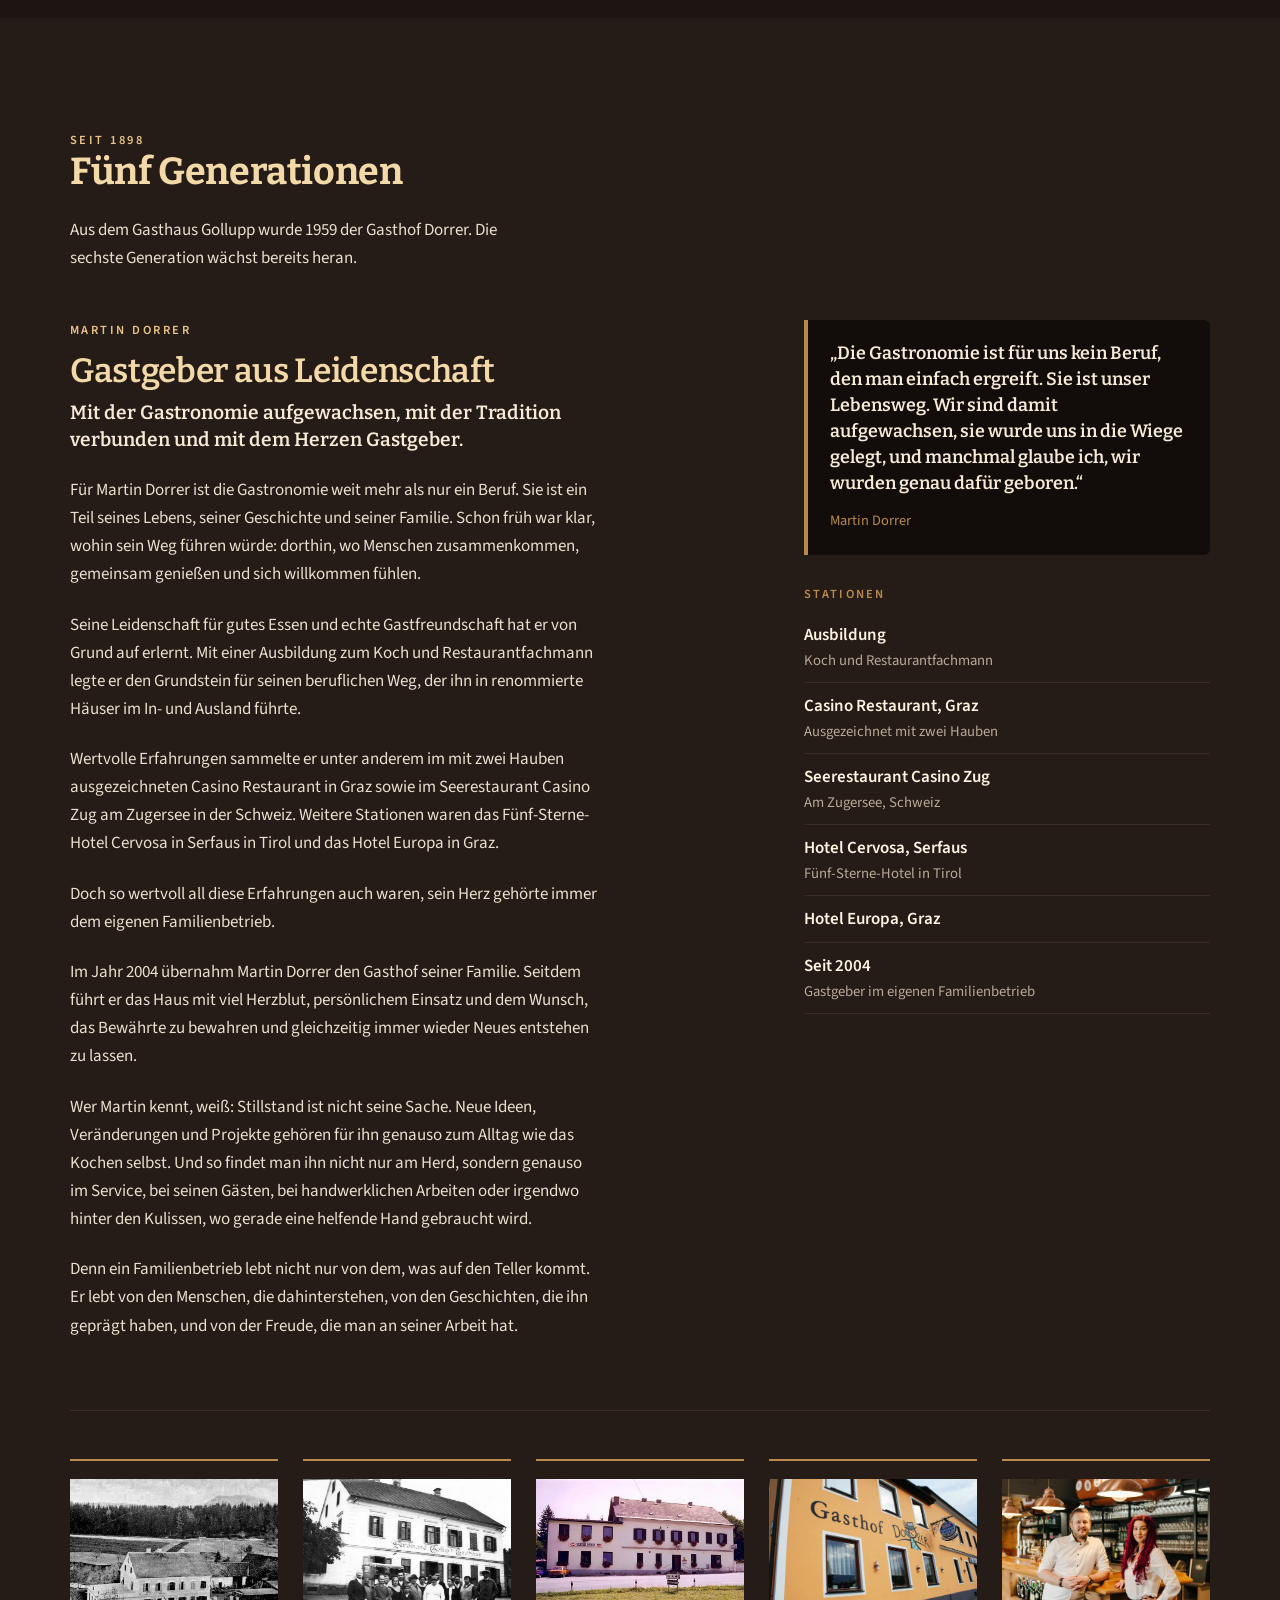
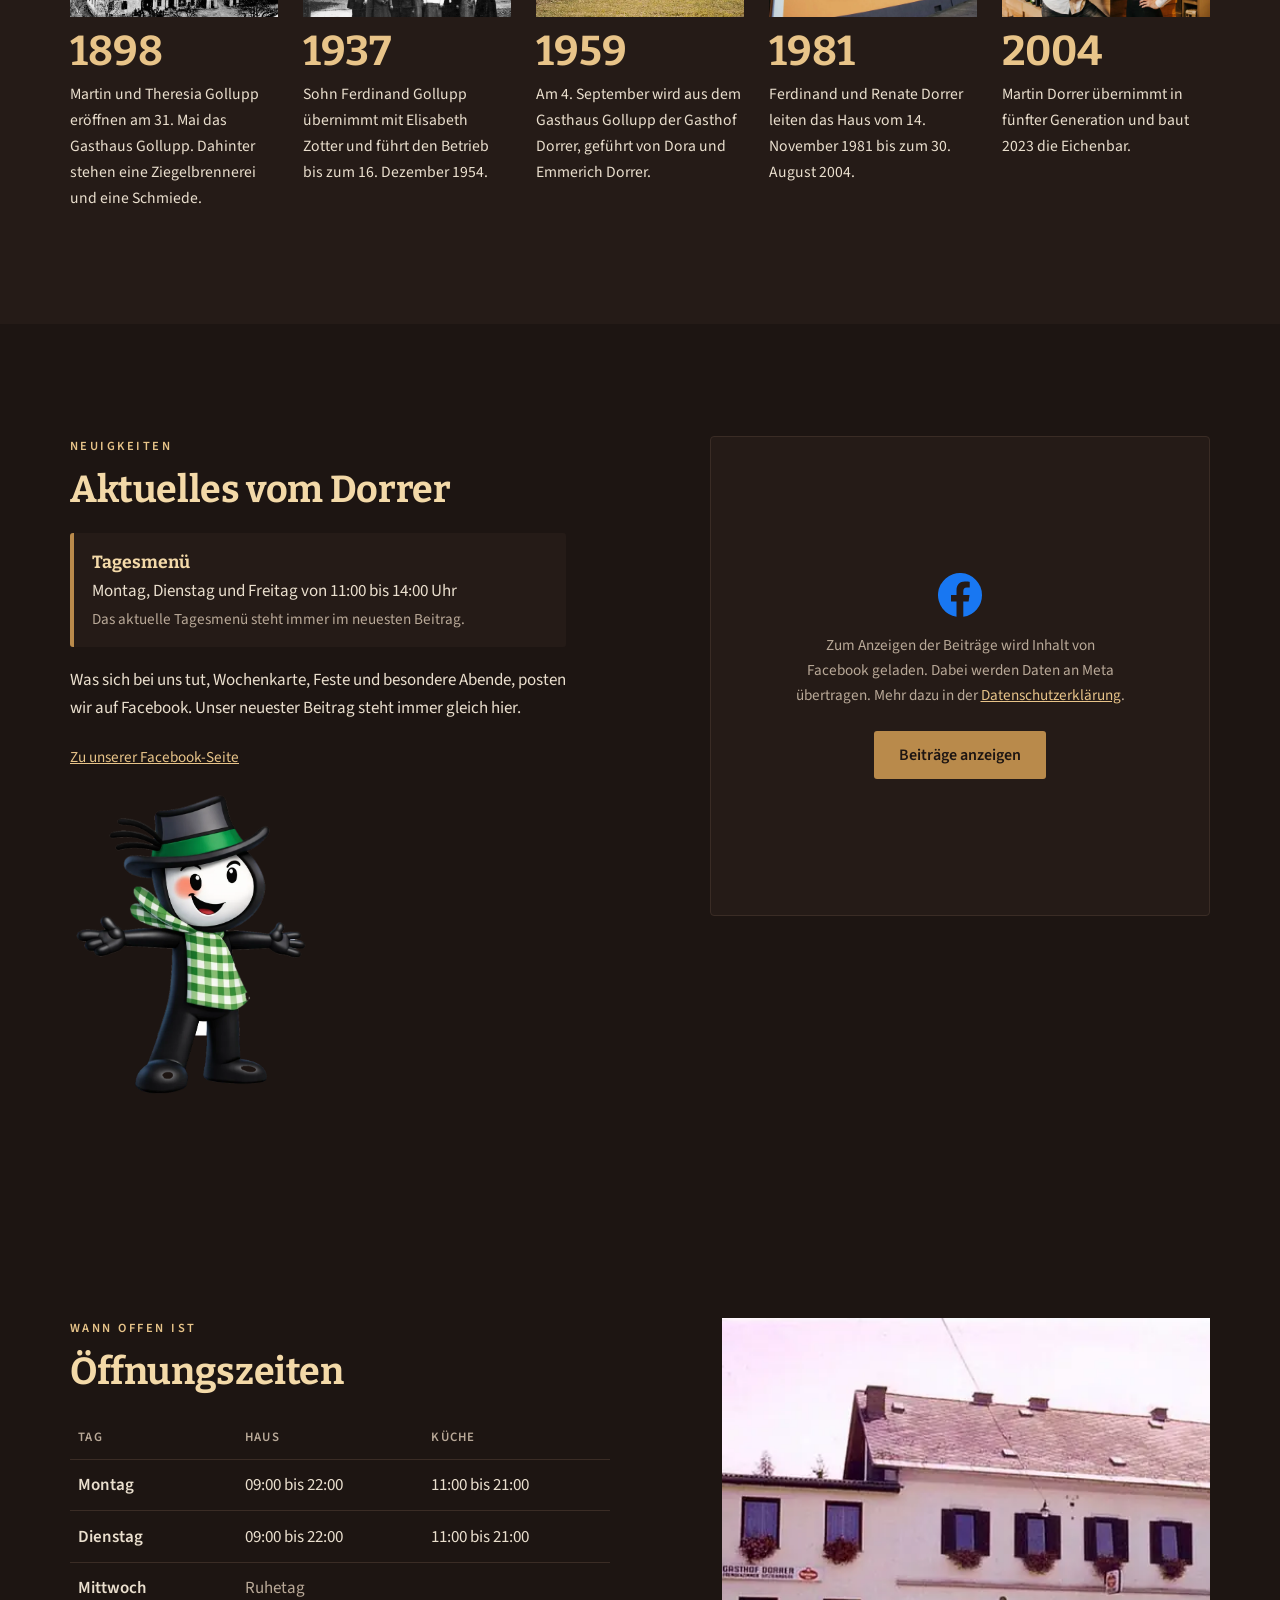
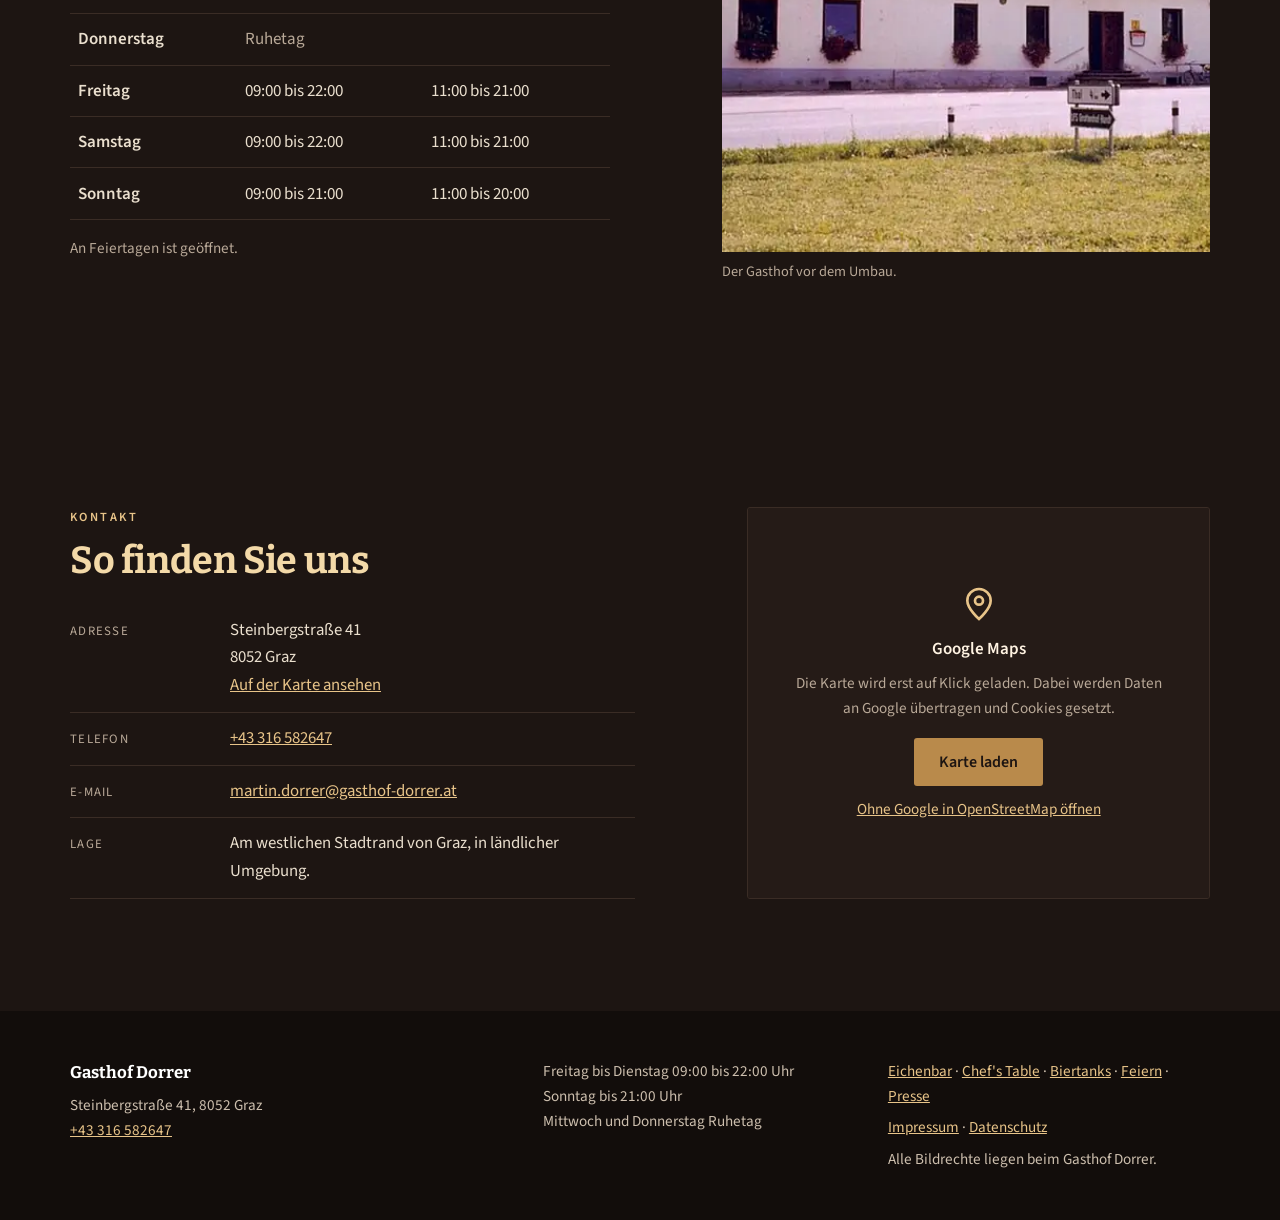
==== commit 776e468b: "Add files via upload" ====
--- a/index.html
+++ b/index.html
@@ -6,12 +6,12 @@
        echten Seite des Betriebs. Beim Livegang des Kunden diese Zeile entfernen. -->
   <meta name="robots" content="noindex, nofollow, noarchive">
 <meta name="viewport" content="width=device-width, initial-scale=1">
-<title>Gasthof Dorrer | Steirisches Wirtshaus mit Eichenbar in Graz</title>
+<title>Gasthof Dorrer | Steirisches Gasthaus mit Eichenbar in Graz</title>
 <meta name="description" content="Gasthof Dorrer in der Steinbergstraße 41, 8052 Graz. Seit 1898 in Familienhand, steirische Küche, acht Meter lange Eichenbar. Freitag bis Dienstag geöffnet.">
 <meta name="theme-color" content="#6d1f28">
 <meta property="og:type" content="website">
 <meta property="og:locale" content="de_AT">
-<meta property="og:title" content="Gasthof Dorrer | Steirisches Wirtshaus mit Eichenbar in Graz">
+<meta property="og:title" content="Gasthof Dorrer | Steirisches Gasthaus mit Eichenbar in Graz">
 <meta property="og:description" content="Seit 1898 in Familienhand, fünfte Generation. Steirische Küche, Backhendl am Wochenende, acht Meter lange Eichenbar mit 20 Weinfässern.">
 <meta property="og:image" content="assets/img/eichenbar.webp">
 <meta property="og:site_name" content="Gasthof Dorrer">
@@ -403,7 +403,7 @@
 .saison-titel{font-family:var(--schrift-titel);font-size:clamp(1.4rem,3vw,1.8rem);margin:0 0 1.2rem}
 .saison-raster{list-style:none;margin:0;padding:0;display:grid;gap:1rem;grid-template-columns:repeat(2,1fr)}
 @media (min-width:700px){.saison-raster{grid-template-columns:repeat(3,1fr)}}
-@media (min-width:1000px){.saison-raster{grid-template-columns:repeat(5,1fr)}}
+@media (min-width:1100px){.saison-raster{grid-template-columns:repeat(6,1fr)}}
 .saison-bild{aspect-ratio:4/5;border-radius:4px;overflow:hidden;background:var(--farbe-flaeche-2)}
 .saison-bild img{width:100%;height:100%;object-fit:cover;transition:transform .4s ease}
 .saison-karte:hover .saison-bild img{transform:scale(1.04)}
@@ -459,7 +459,7 @@
       <div class="rand">
         <p class="hero-vor">Acht Meter Eichenholz, zwanzig Weinfässer</p>
         <h1 id="titel">Gasthof Dorrer</h1>
-        <p class="leit">Wirtshaus am Stadtrand von Graz, geführt von Martin Dorrer. Steirische Küche, und seit dem Umbau 2023 eine Bar, für die man Platz braucht.</p>
+        <p class="leit">Gasthaus am Stadtrand von Graz, geführt von Martin Dorrer. Steirische Küche, und seit dem Umbau 2023 eine Bar, für die man Platz braucht.</p>
         <div class="hero-knoepfe">
           <a class="knopf knopf-voll" href="#kontakt">Kontakt</a>
           <a class="knopf knopf-hell" href="tel:+43316582647">+43 316 582647</a>
@@ -473,7 +473,7 @@
   </section>
 
   <div class="tagesmenue-band" data-inhalt="tagesmenue-band">
-    <div class="rand"><strong>Tagesmenü</strong><span data-inhalt="tagesmenue-text">Dienstag, Mittwoch und Freitag von 11:00 bis 14:00 Uhr</span><a href="#aktuelles">Zum aktuellen Menü</a></div>
+    <div class="rand"><strong>Tagesmenü</strong><span data-inhalt="tagesmenue-text">Montag, Dienstag und Freitag von 11:00 bis 14:00 Uhr</span><a href="#aktuelles">Zum aktuellen Menü</a></div>
   </div>
 
   <section id="haus" aria-labelledby="hausTitel">
@@ -491,8 +491,18 @@
       <figure>
         <img src="assets/img/martin-maskottchen.webp" width="1400" height="933" loading="lazy"
              alt="Martin Dorrer, eine Mitarbeiterin und das Dorrer-Männchen an der Eichenbar">
-        <figcaption>Martin Dorrer führt das Haus seit 2004. In der Mitte: unser Dorrer-Männchen.</figcaption>
+        <figcaption>Martin Dorrer führt das Haus seit 2004, tatkräftig unterstützt von seiner Partnerin Amalia. In der Mitte: Raffy, unser virtueller Gastgeber.</figcaption>
       </figure>
+    </div>
+    <div class="rand">
+      <div class="philosophie">
+        <p class="marke">Unsere Philosophie</p>
+        <h3>Wir sind ein Gasthaus</h3>
+        <blockquote class="philosophie-spruch">
+          <p>Ein Wirtshaus ist für den Wirt da.<br>Ein Gasthaus ist für den Gast da.</p>
+        </blockquote>
+        <p>Und genau das ist unsere Philosophie im Gasthof Dorrer. Bei uns steht der Gast im Mittelpunkt: mit ehrlicher Gastfreundschaft, gelebter Tradition und einer Küche, die Bodenständigkeit mit feinem Genuss verbindet.</p>
+      </div>
     </div>
   </section>
 
@@ -565,7 +575,7 @@
       <div class="speisen-raster" data-inhalt="speisen">
         <div>
           <div class="karte-gruppe">
-            <h3>Wirtshausklassiker</h3>
+            <h3>Klassiker aus unserer Küche</h3>
             <ul>
               <li><span class="gericht">Wiener Schnitzel vom Schwein</span><span class="beschreibung">Mit Pommes frites und Pfirsich mit Preiselbeeren.</span></li>
               <li><span class="gericht">Cordon bleu vom Schwein oder von der Pute</span><span class="beschreibung">Mit Pommes frites oder wahlweise mit Reis, dazu gemischter Salat.</span></li>
@@ -610,9 +620,9 @@
       <div class="spezial" aria-labelledby="spezialTitel">
         <div class="spezial-text">
           <p class="marke">Vom Dorrer</p>
-          <h3 id="spezialTitel">Unsere Wirtshaus-Spezialitäten</h3>
+          <h3 id="spezialTitel">Dorrers Spezialitäten</h3>
           <ul class="spezial-liste">
-            <li><span class="gericht">Steirisches Backhenderl</span><span class="beschreibung">Goldbraun und knusprig gebacken, ein echter Wirtshausklassiker.</span></li>
+            <li><span class="gericht">Steirisches Backhenderl</span><span class="beschreibung">Goldbraun und knusprig gebacken, ein echter Klassiker.</span></li>
             <li><span class="gericht">Dorrer Grillplatte</span> <span class="preis">€&nbsp;23,00 pro Person</span><span class="beschreibung">Eine reichhaltige Auswahl aus Mini-Cordon-bleu, knusprigen Backhendlstreifen, Grillkotelett und gegrillter Hühnerbrust. Dazu servieren wir Reis, Kartoffeln, Grillgemüse, Pommes frites und verschiedene Dipsaucen.</span></li>
             <li><span class="gericht">Beef Burger</span><span class="beschreibung">Saftiges Rindfleisch mit knusprigem Speck, Cheddar und BBQ-Sauce, serviert mit Pommes frites.</span></li>
           </ul>
@@ -642,6 +652,11 @@
         <p class="marke">Kochen nach der Jahreszeit</p>
         <h3 class="saison-titel">Saisonales</h3>
         <ul class="saison-raster">
+          <li class="saison-karte">
+            <div class="saison-bild"><img src="assets/img/saison-risotto.webp" width="720" height="900" loading="lazy" alt="Raffy, das Dorrer-Männchen, serviert zwei Teller Risotto, darüber der Schriftzug Fastenzeit"></div>
+            <p class="saison-zeit">Februar und März</p>
+            <h4>Risottovariationen</h4>
+          </li>
           <li class="saison-karte">
             <div class="saison-bild"><img src="assets/img/saison-baerlauch.webp" width="720" height="900" loading="lazy" alt="Das Dorrer-Männchen hält einen Strauß Bärlauch, daneben ein Korb mit Jungspinat"></div>
             <p class="saison-zeit">März und April</p>
@@ -763,7 +778,7 @@
       <div class="augenmass">
         <p class="marke">Neuigkeiten</p>
         <h2 id="aktuellesTitel">Aktuelles vom Dorrer</h2>
-        <div class="tagesmenue-box" data-inhalt="tagesmenue-box"><strong>Tagesmenü</strong><span data-inhalt="tagesmenue-text">Dienstag, Mittwoch und Freitag von 11:00 bis 14:00 Uhr</span><br><span class="klein">Das aktuelle Tagesmenü steht immer im neuesten Beitrag.</span></div>
+        <div class="tagesmenue-box" data-inhalt="tagesmenue-box"><strong>Tagesmenü</strong><span data-inhalt="tagesmenue-text">Montag, Dienstag und Freitag von 11:00 bis 14:00 Uhr</span><br><span class="klein">Das aktuelle Tagesmenü steht immer im neuesten Beitrag.</span></div>
         <p>Was sich bei uns tut, Wochenkarte, Feste und besondere Abende, posten wir auf Facebook. Unser neuester Beitrag steht immer gleich hier.</p>
         <p class="klein"><a href="https://www.facebook.com/profile.php?id=100063646209319" data-inhalt="fb-link" rel="noopener" target="_blank">Zu unserer Facebook-Seite</a></p>
         <img class="maskottchen" src="assets/img/maskottchen.webp" width="681" height="884" loading="lazy" alt="Das Dorrer-Männchen mit Hut und grün kariertem Schal breitet die Arme aus">
--- a/assets/gemeinsam.css
+++ b/assets/gemeinsam.css
@@ -160,3 +160,16 @@
 .stationen li{padding:.55rem 0;border-bottom:1px solid var(--farbe-linie)}
 .stationen strong{display:block;color:#fff3e2}
 .stationen span{display:block;font-size:.92rem;color:var(--farbe-gedaempft)}
+/* Philosophie-Kasten (Startseite, Das Haus) */
+.philosophie{max-width:760px;margin:var(--abstand-l) auto 0;padding:clamp(1.6rem,4vw,2.6rem);border:1px solid var(--farbe-akzent);border-radius:8px;background:#120d0b;text-align:center;position:relative}
+.philosophie::before,.philosophie::after{content:'';position:absolute;inset:8px;border:1px solid rgba(185,138,75,.35);border-radius:5px;pointer-events:none}
+.philosophie::after{display:none}
+.philosophie h3{font-size:clamp(1.4rem,3.2vw,1.9rem);color:#f3d9a8;margin-bottom:1rem}
+.philosophie-spruch{margin:0 auto 1.2rem}
+.philosophie-spruch p{font-family:var(--schrift-titel);font-size:clamp(1.15rem,2.6vw,1.45rem);line-height:1.45;color:#fff3e2;margin:0}
+.philosophie > p:last-child{max-width:58ch;margin:0 auto;color:var(--farbe-text)}
+/* Dorrer FC (Feiern) */
+.dorrer-fc{margin-top:1.4rem;padding:1.2rem 1.3rem;border:1px solid var(--farbe-akzent);border-radius:6px;background:#251b17;text-align:left}
+.dorrer-fc h3{font-size:1.15rem;color:#f3d9a8;margin-bottom:.6rem;line-height:1.3}
+.dorrer-fc p{font-size:.98rem;margin:0 0 .8rem}
+.dorrer-fc-schluss{font-family:var(--schrift-titel);color:#fff3e2;margin:0!important}
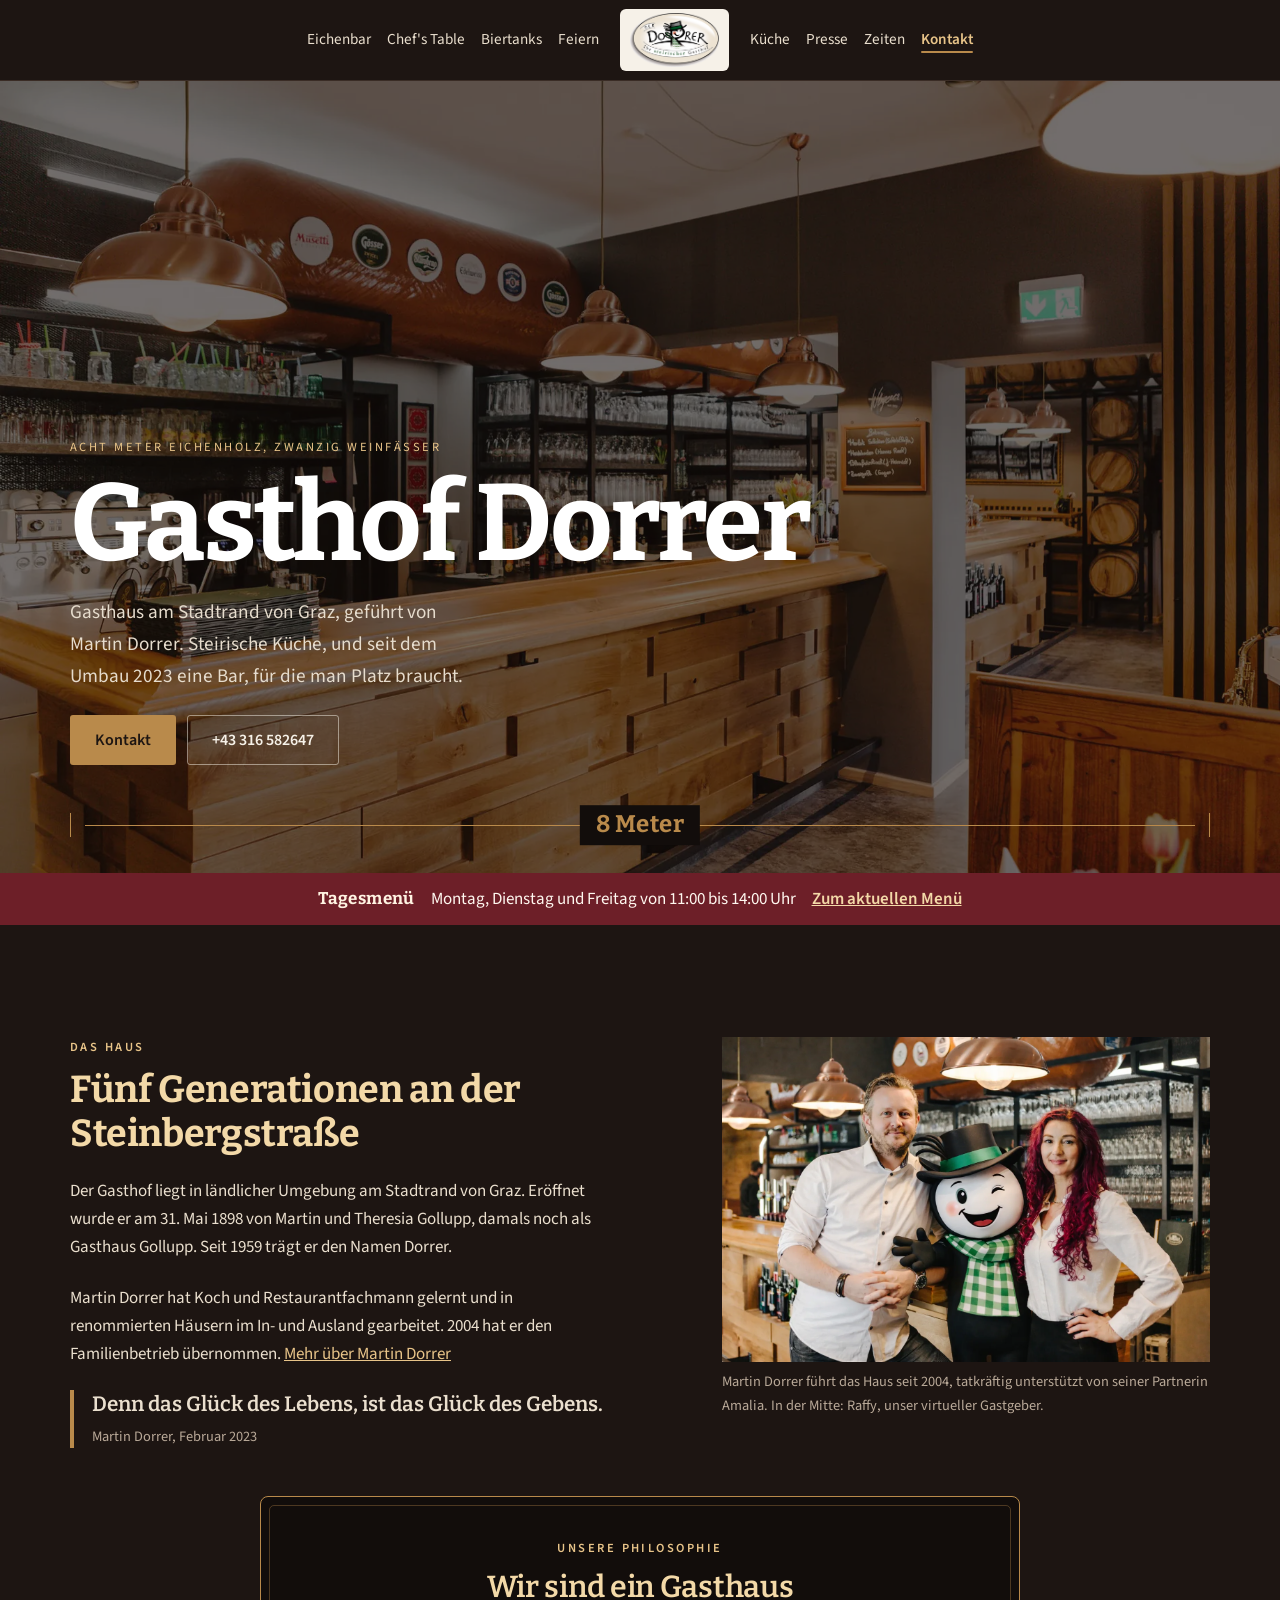
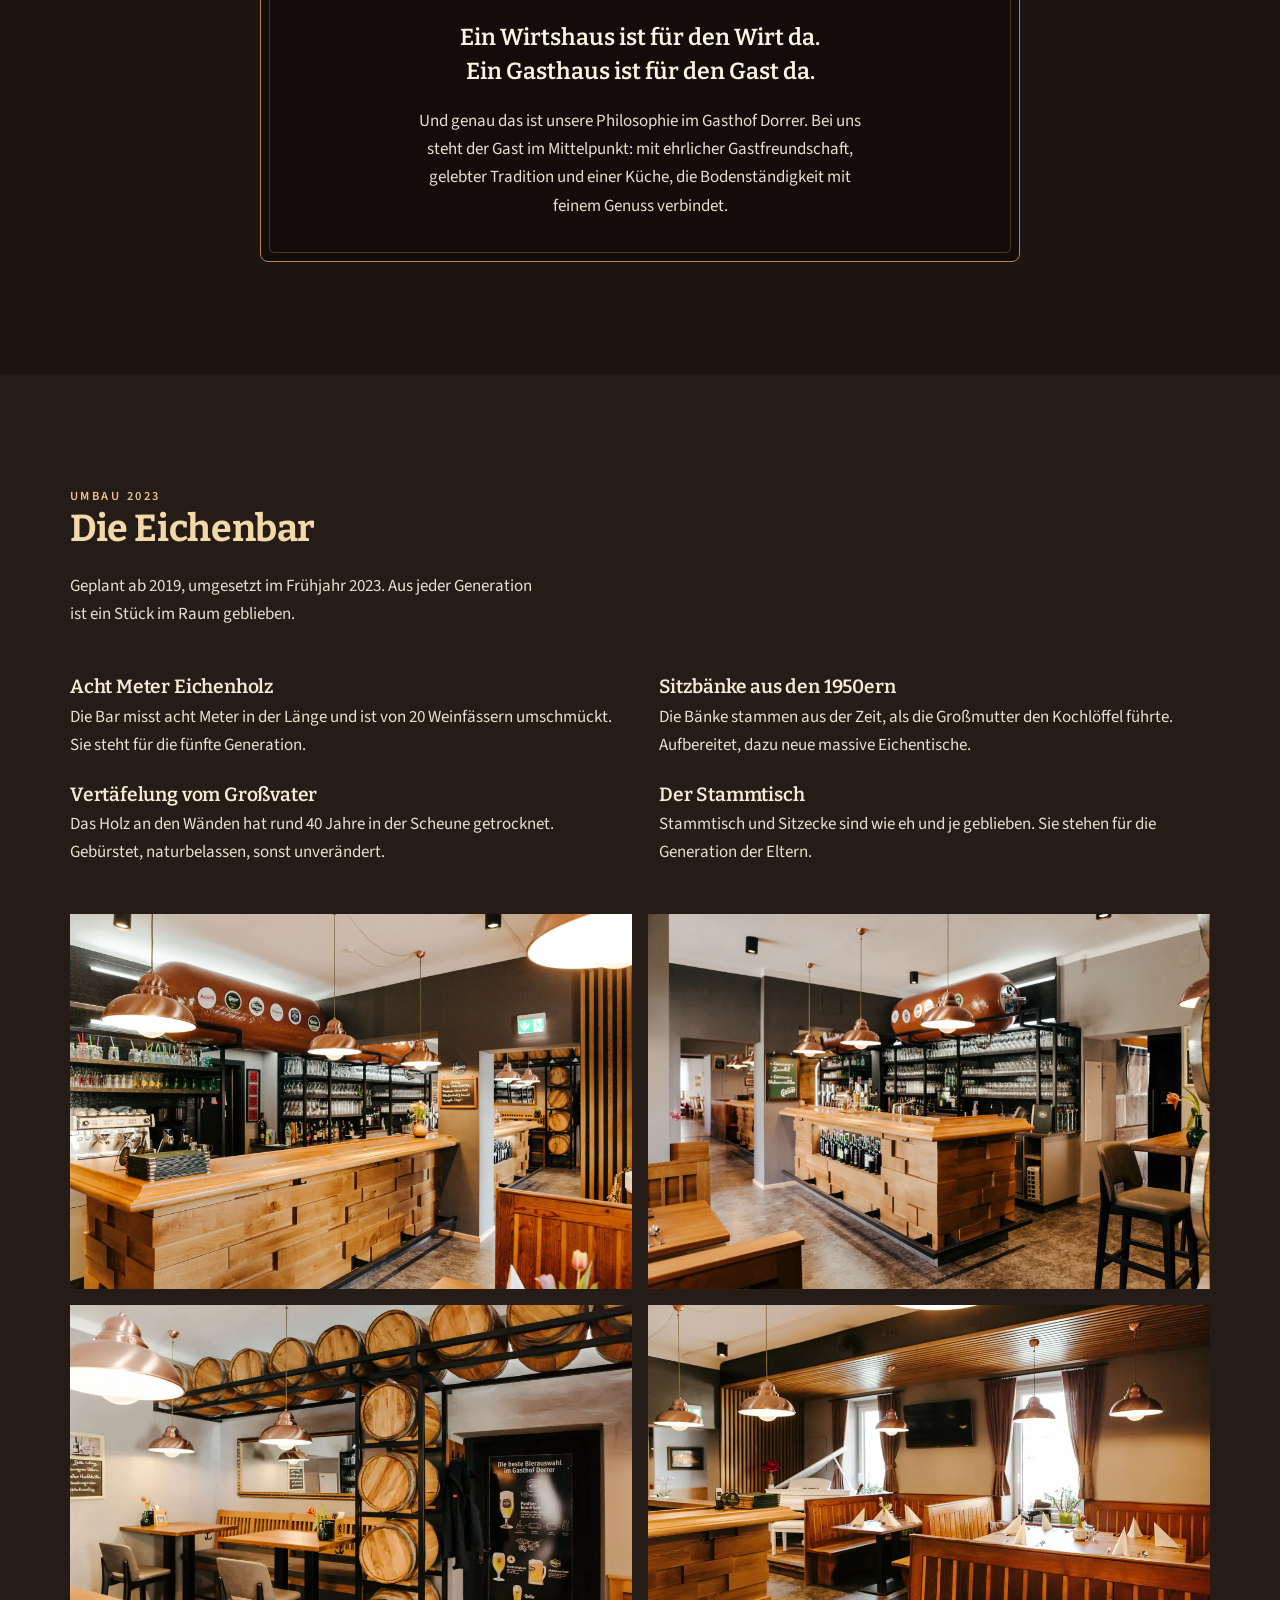
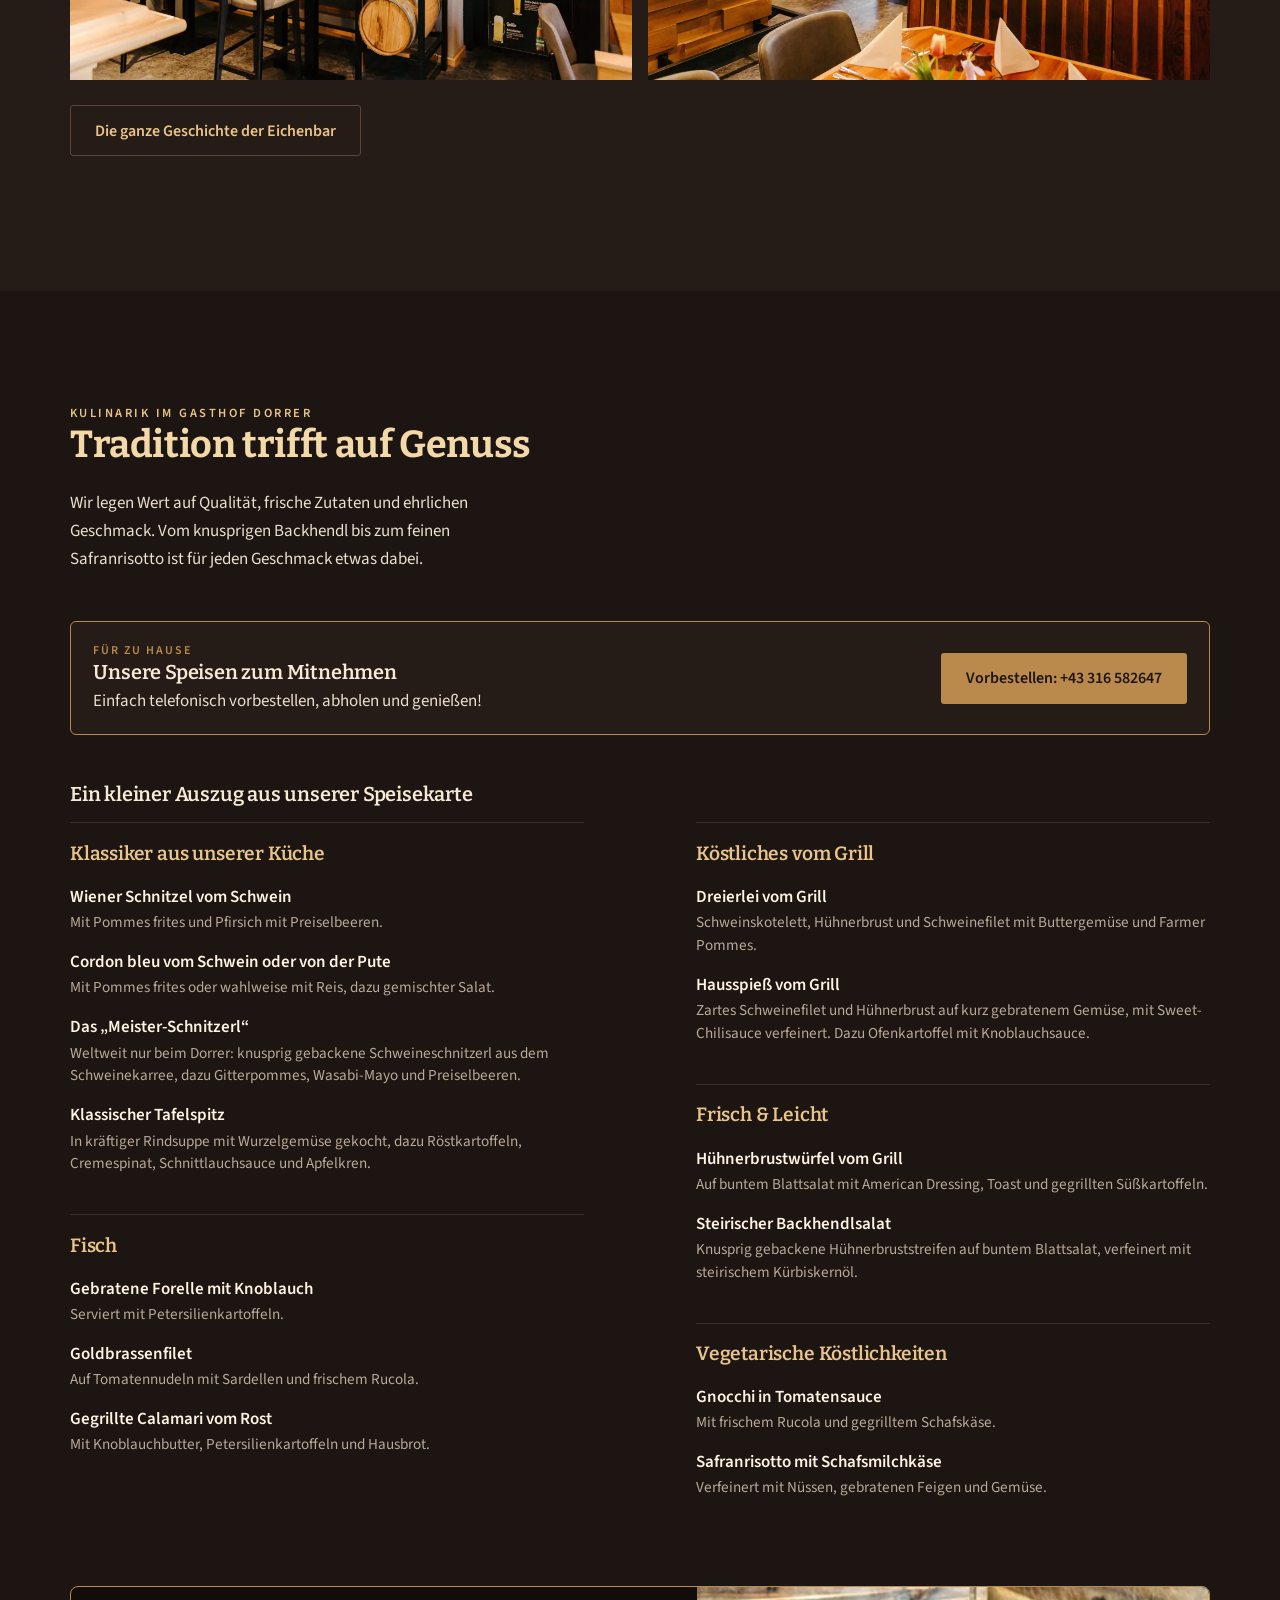
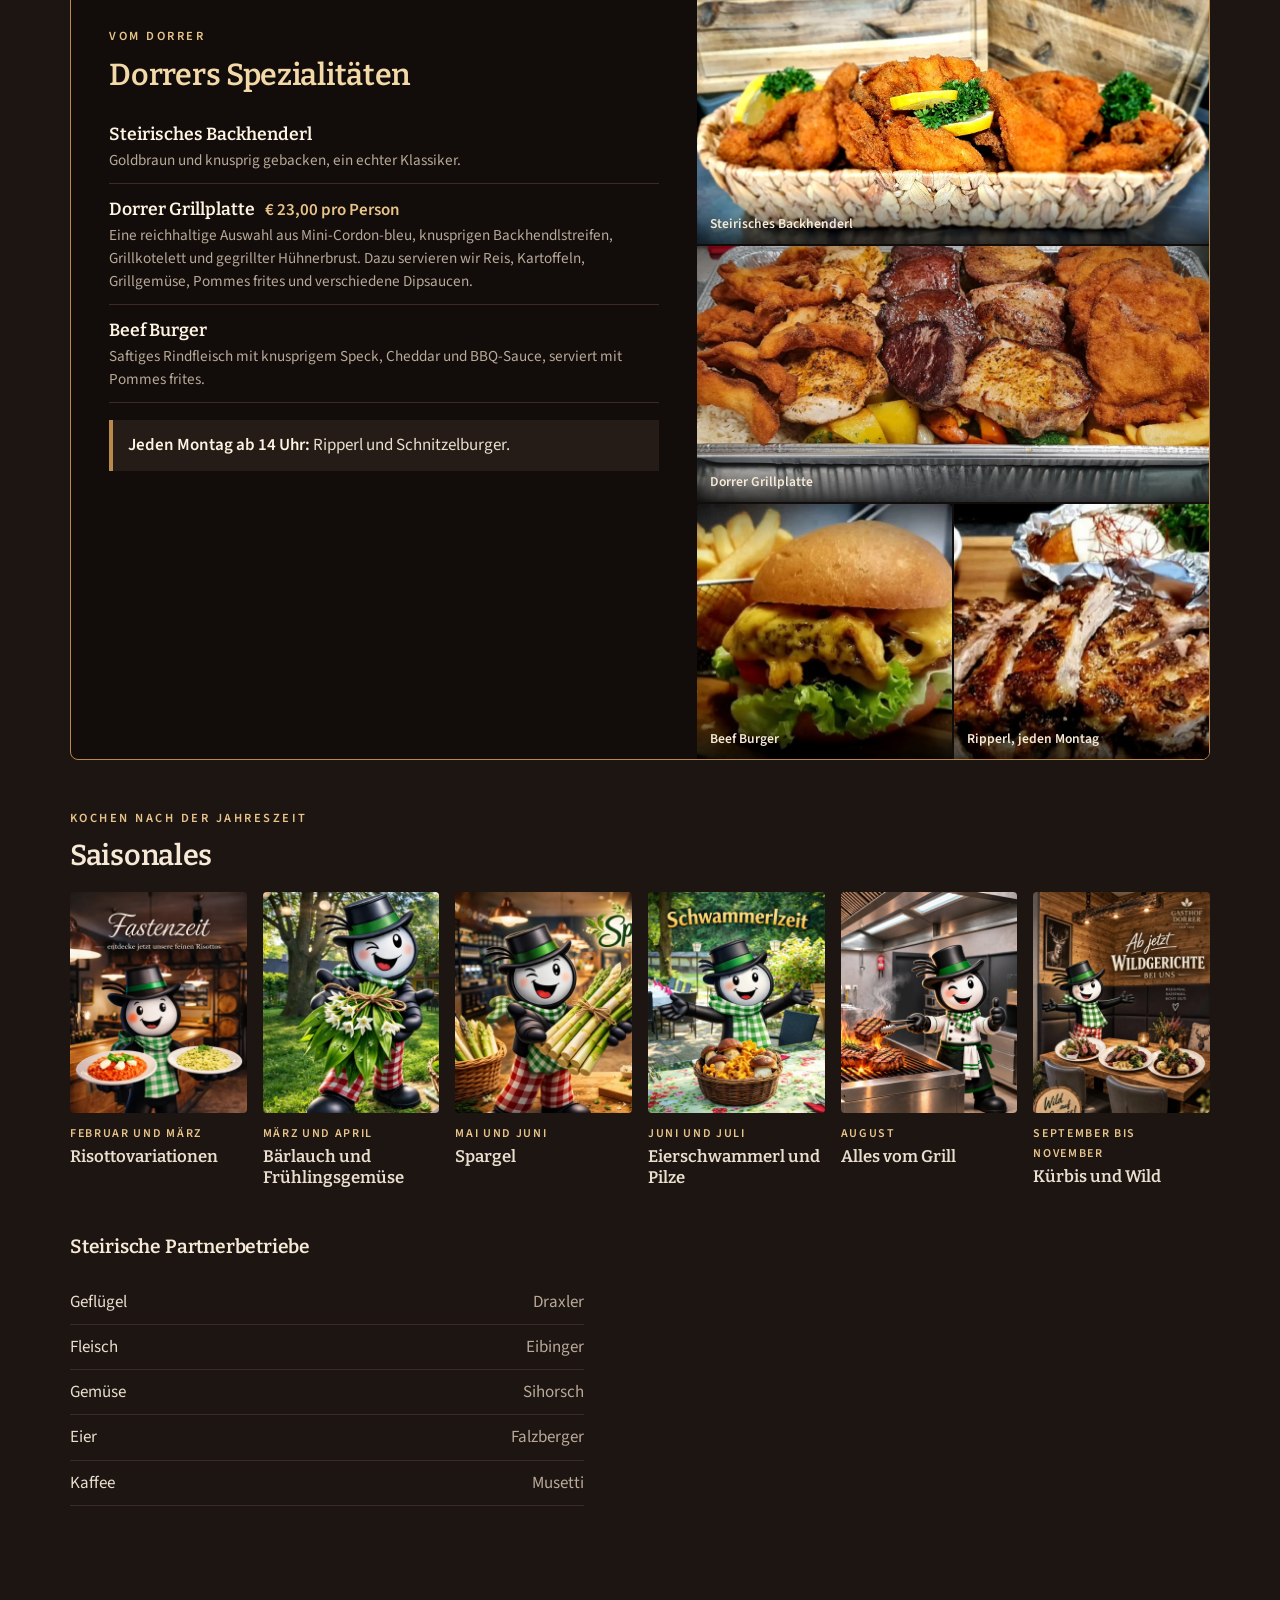
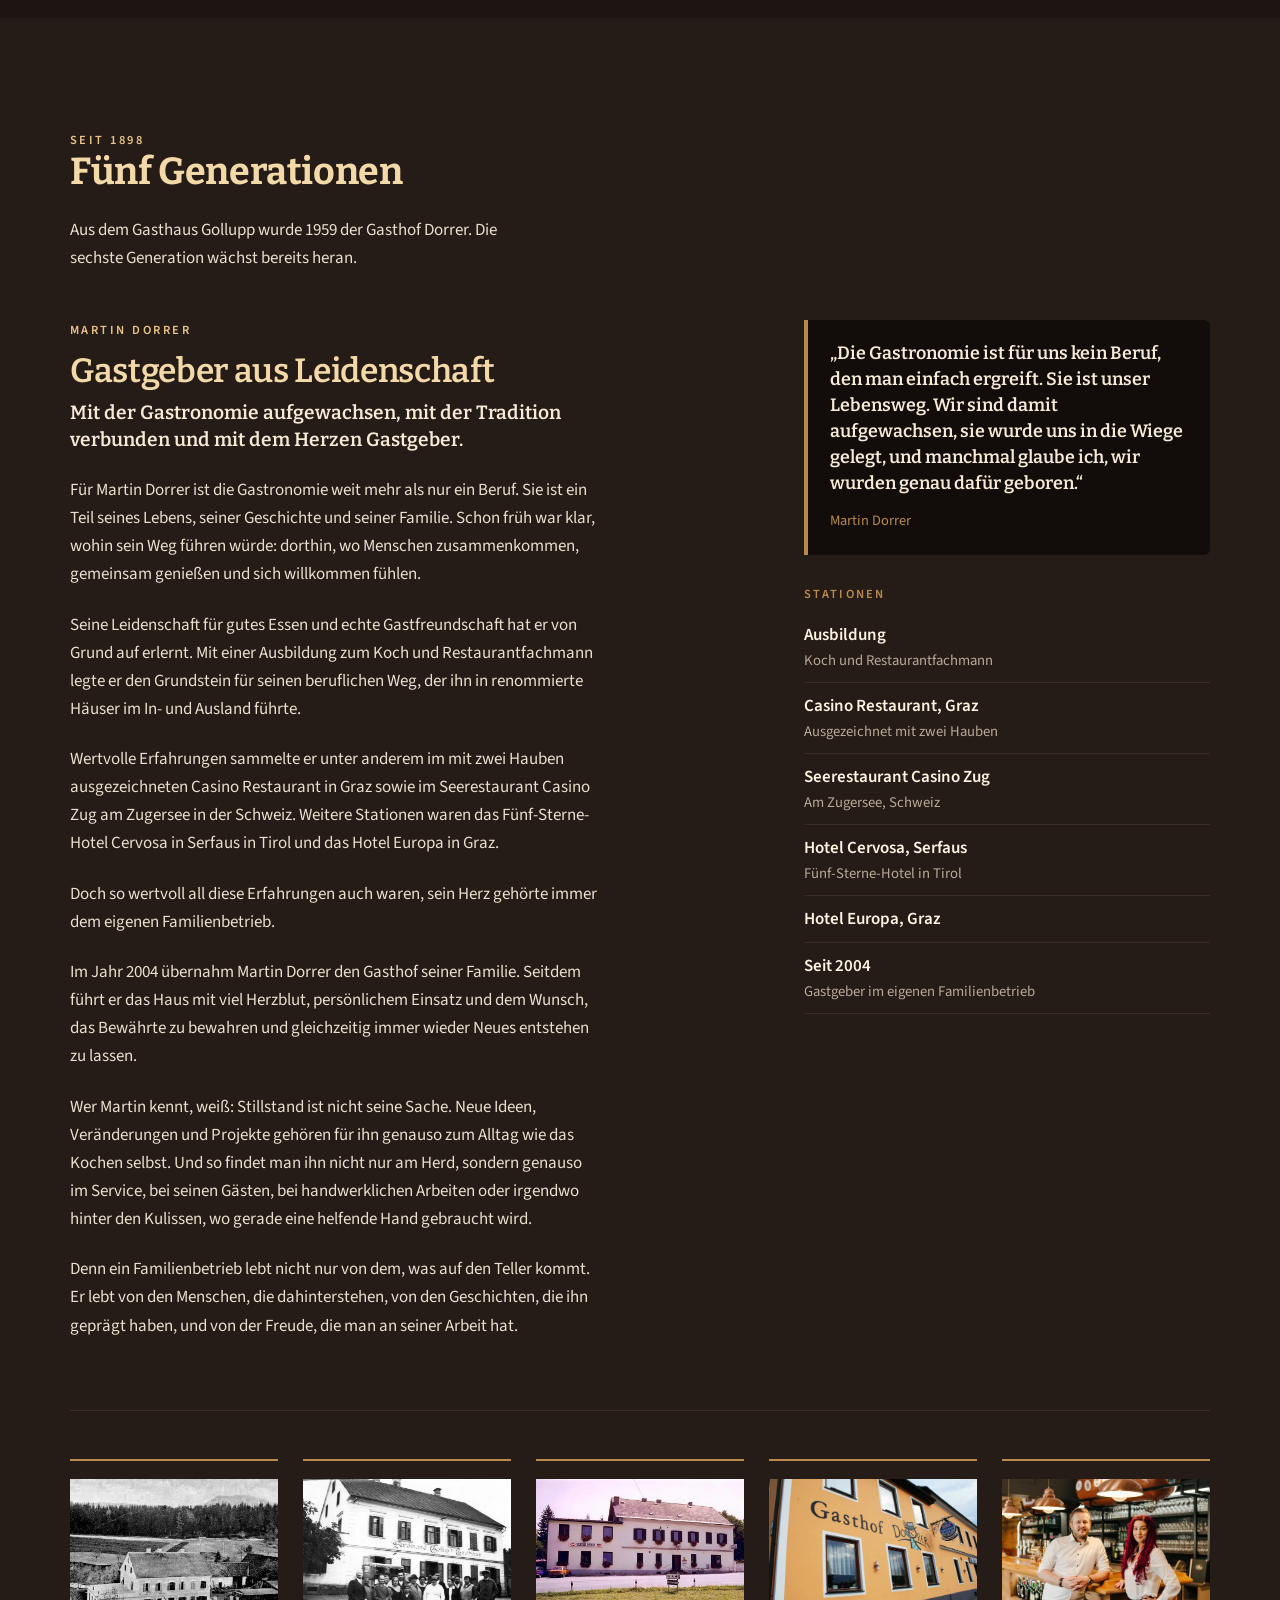
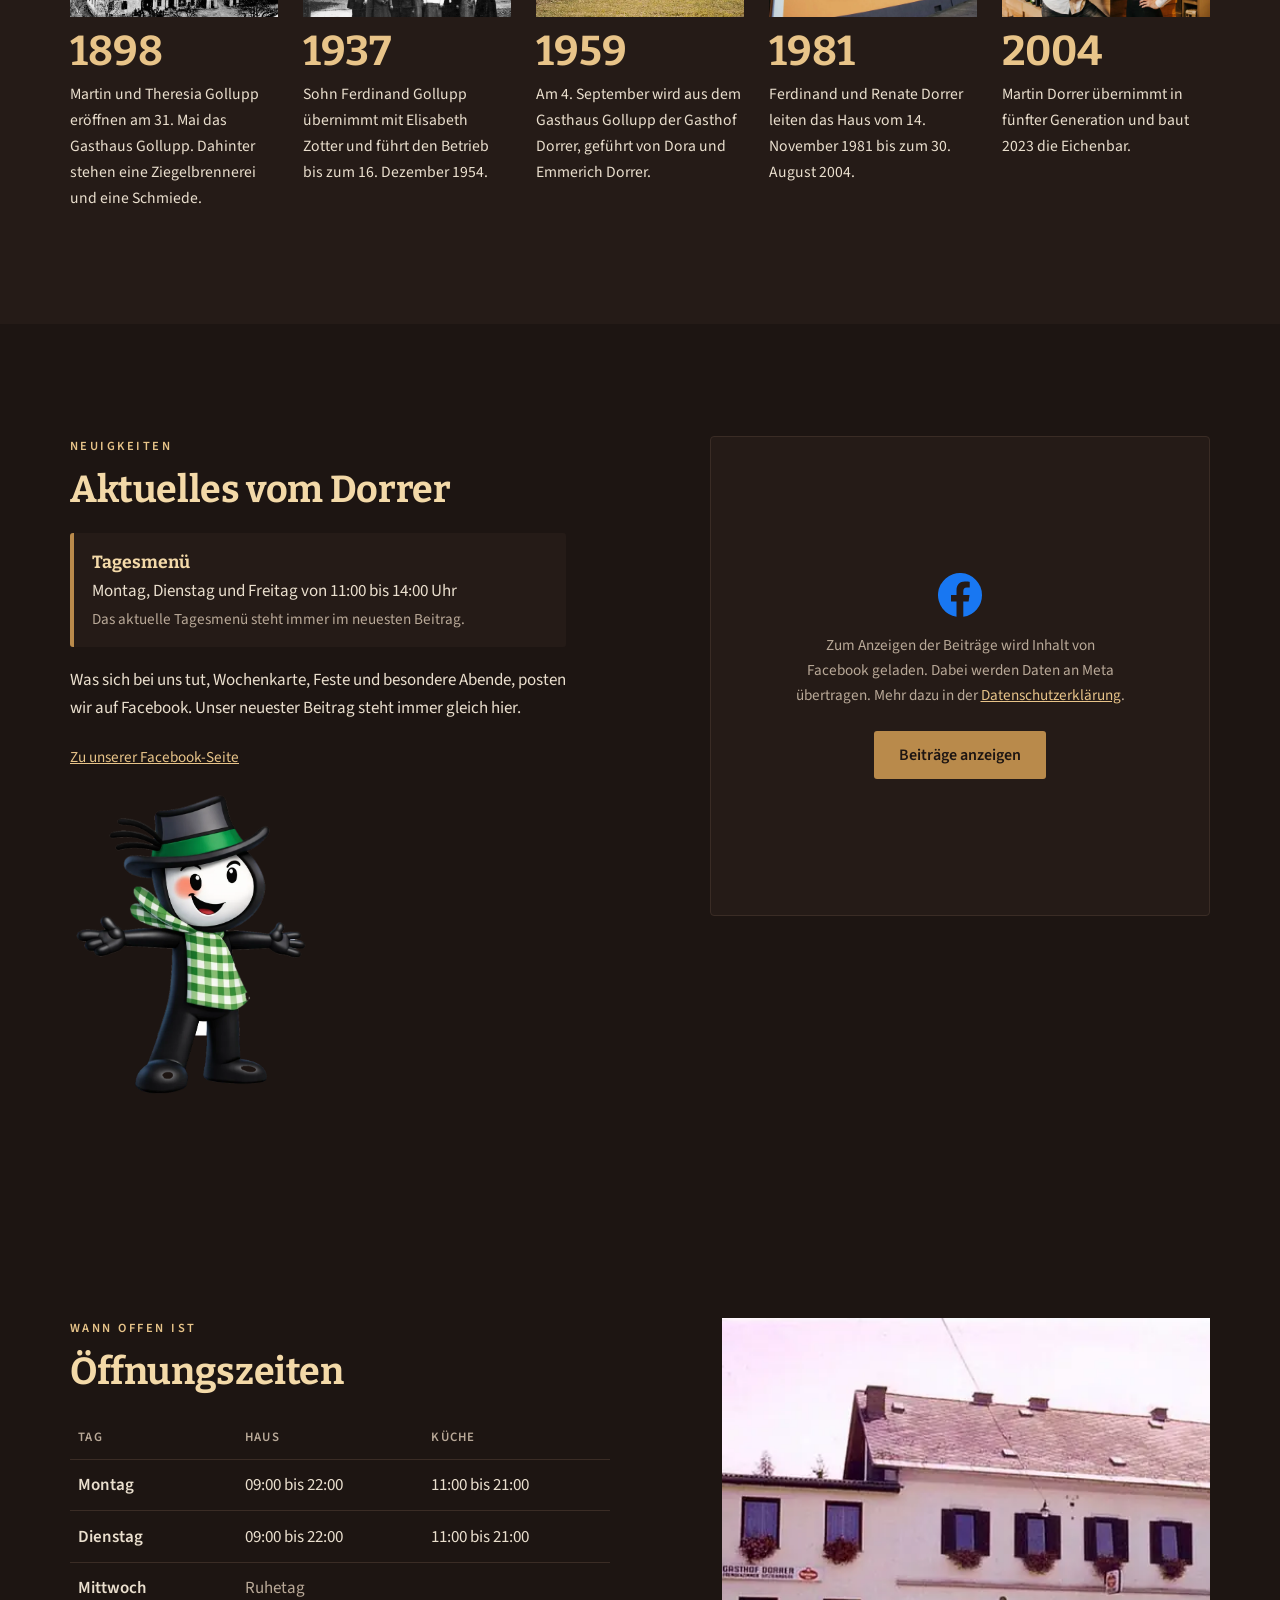
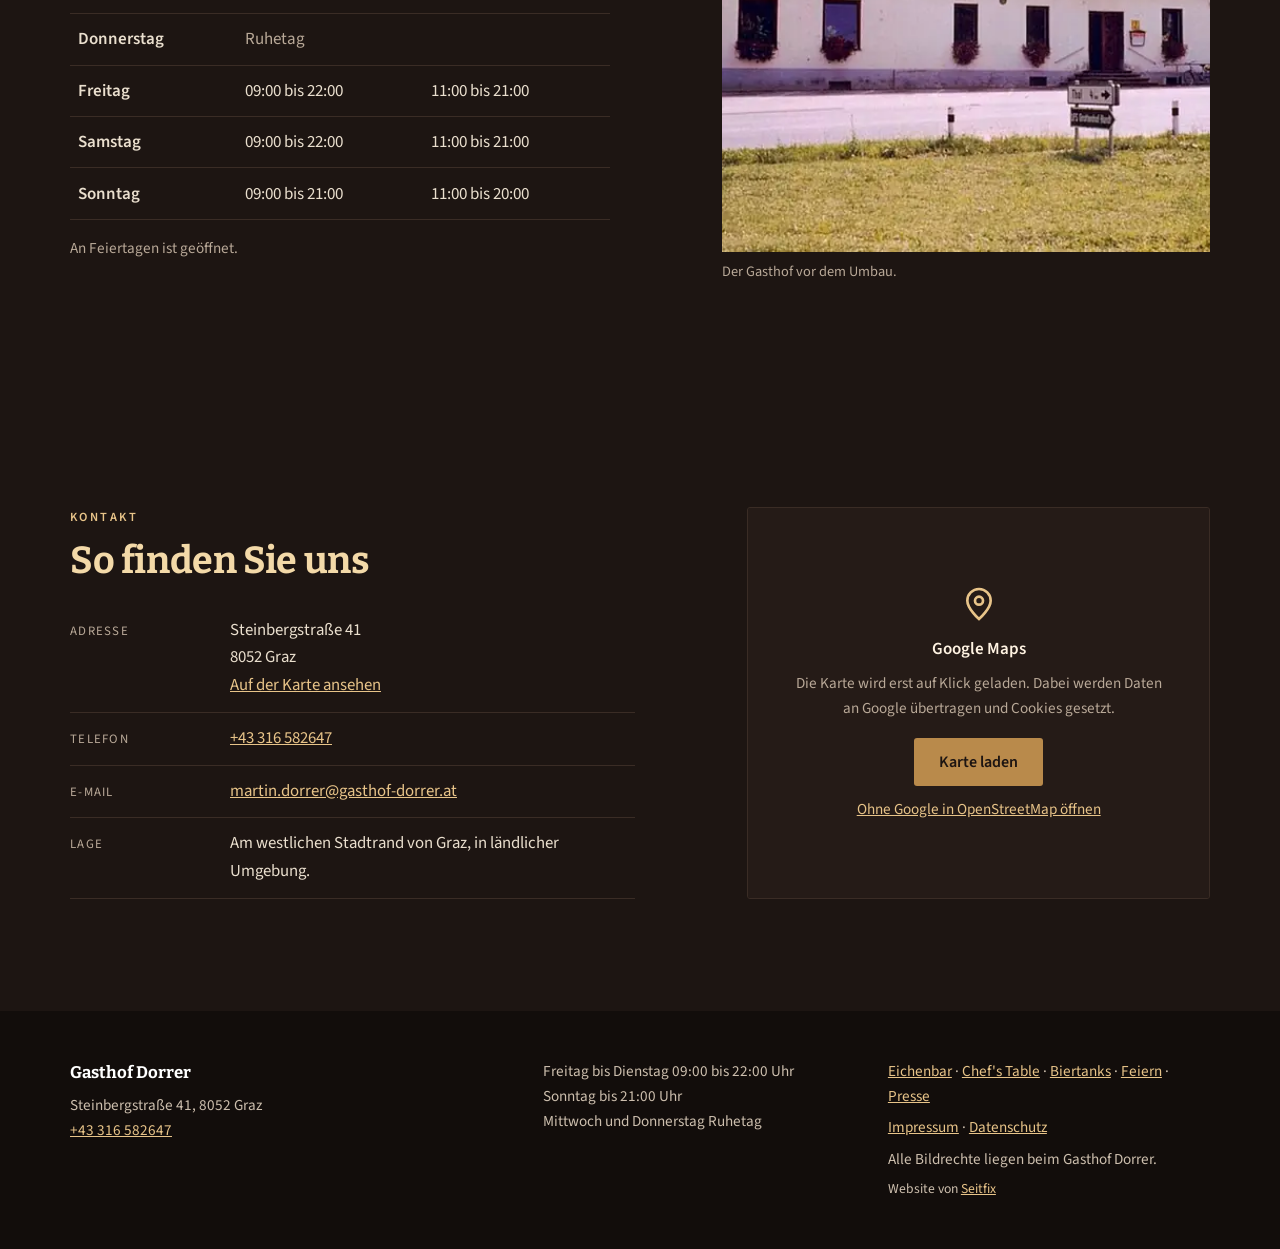
==== commit 4e9aa6d7: "Add files via upload" ====
--- a/index.html
+++ b/index.html
@@ -882,6 +882,7 @@
       <p style="margin:0 0 .4rem"><a href="eichenbar.html">Eichenbar</a> &middot; <a href="chef-table.html">Chef's Table</a> &middot; <a href="biertanks.html">Biertanks</a> &middot; <a href="feiern.html">Feiern</a> &middot; <a href="presse.html">Presse</a></p>
       <p style="margin:0 0 .4rem"><a href="impressum.html">Impressum</a> &middot; <a href="datenschutz.html">Datenschutz</a></p>
       <p style="margin:0">Alle Bildrechte liegen beim Gasthof Dorrer.</p>
+      <p style="margin:.4rem 0 0;font-size:.85rem">Website von <a href="https://seitfix.at" target="_blank" rel="noopener" title="Webdesign aus Graz">Seitfix</a></p>
     </div>
   </div>
 </footer>
